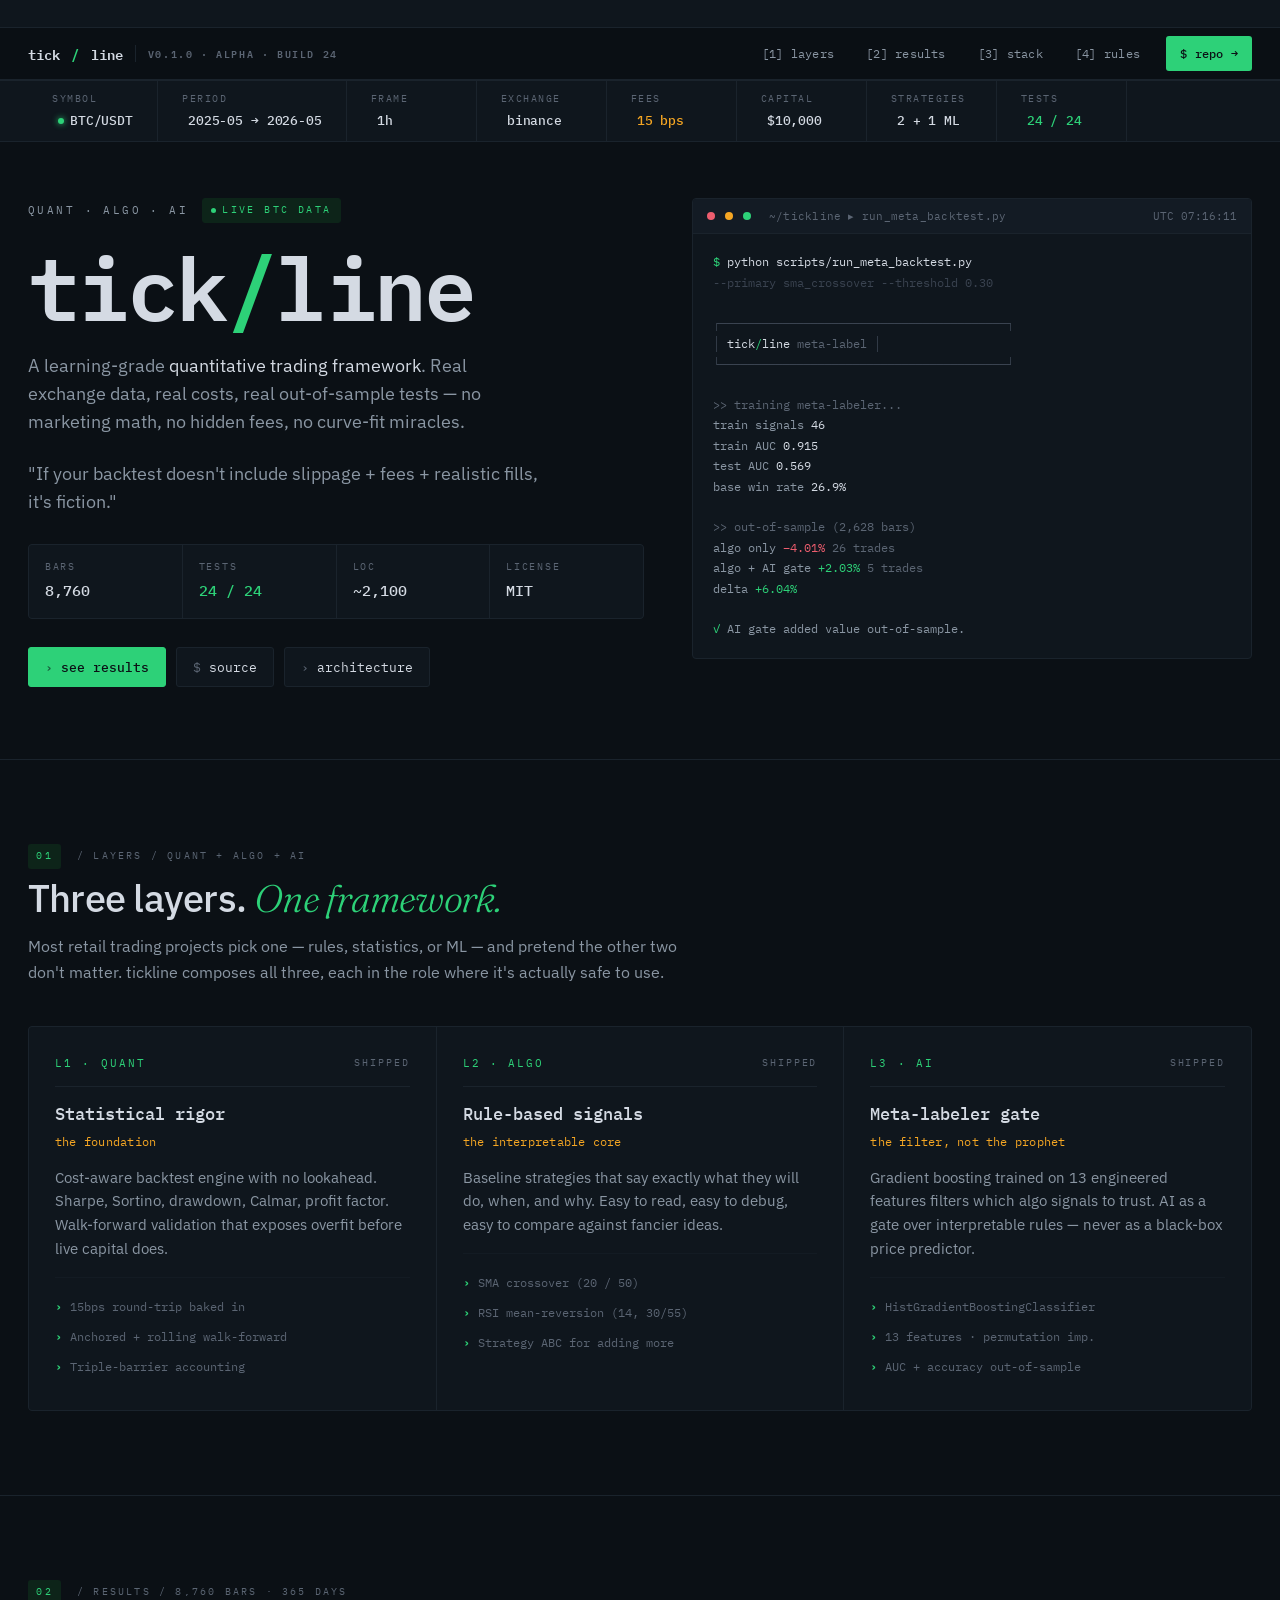
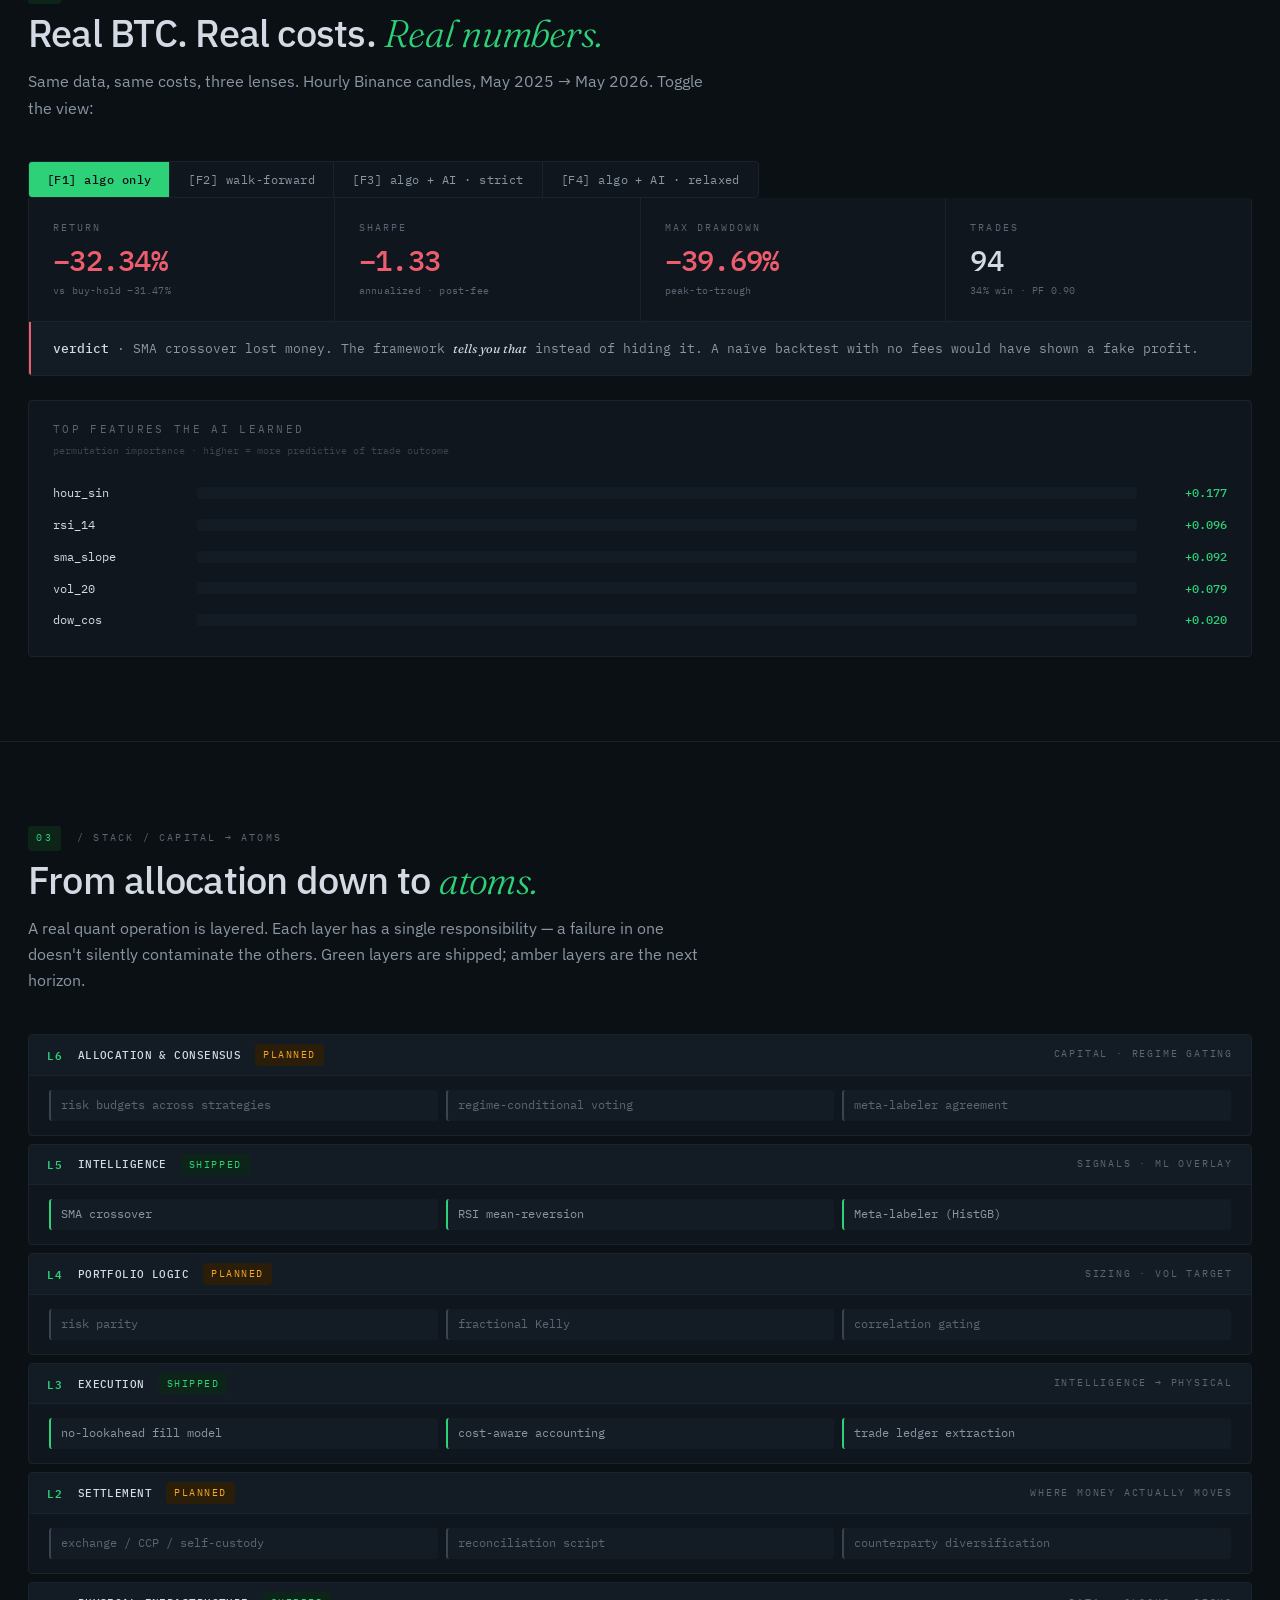
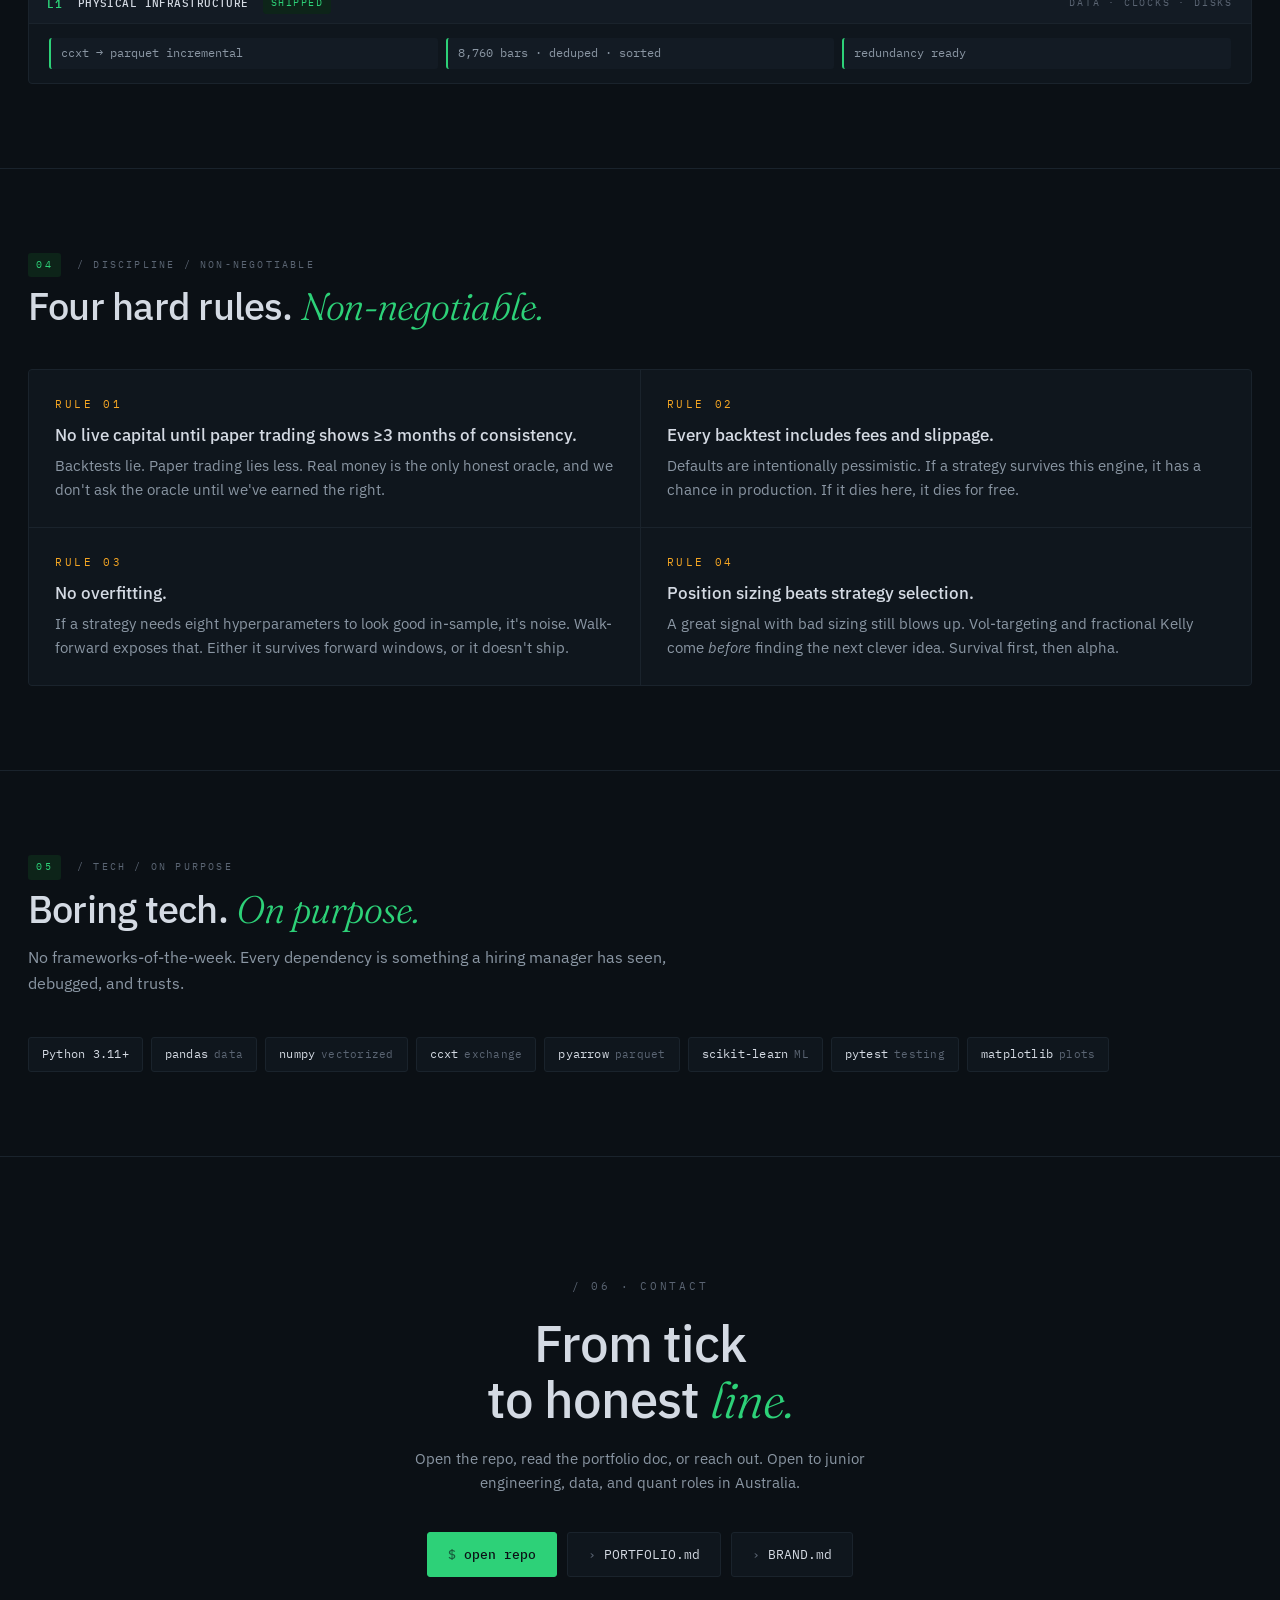
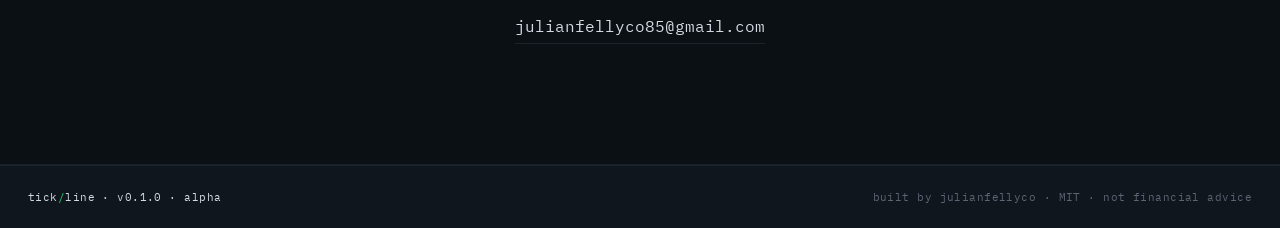
==== site/index.html @ bdec48e1 "feat: initial tickline framework — quant + algo + AI Cost-aware vectorized backtest engine with no-l" ====
<!DOCTYPE html>
<html lang="en">
<head>
<meta charset="UTF-8">
<meta name="viewport" content="width=device-width, initial-scale=1.0">
<title>tick/line — honest curves from real ticks</title>
<meta name="description" content="A learning-grade quantitative trading framework. Quant + algo + AI on real market data. Honest backtests, walk-forward validation, meta-labeler. Built solo by Julian Fellyco.">

<meta property="og:title" content="tick/line — honest curves from real ticks">
<meta property="og:description" content="Quant + algo + AI on real market data. 8,760 bars. 24 tests. MIT.">
<meta property="og:image" content="../assets/social/og-image.svg">
<meta property="og:type" content="website">

<link rel="icon" type="image/svg+xml" href="../assets/favicon.svg">
<link rel="preconnect" href="https://fonts.googleapis.com">
<link rel="preconnect" href="https://fonts.gstatic.com" crossorigin>
<link href="https://fonts.googleapis.com/css2?family=IBM+Plex+Sans:wght@300;400;500;600&family=IBM+Plex+Mono:wght@400;500;600&family=Fraunces:ital,wght@1,300&display=swap" rel="stylesheet">

<style>
  /* ─── BLOOMBERG-TUNED PALETTE ─────────────────────────────── */
  :root {
    /* backgrounds: warm dark, not pure black — easier on long sessions */
    --bg:          #0b1015;
    --bg-panel:    #0f161d;
    --bg-row:      #131b24;
    --bg-row-hi:   #1a242f;

    /* lines: very subtle — terminals use thin separators, not bold borders */
    --line:        #1a232c;
    --line-soft:   #131b23;

    /* text: softer whites prevent eye strain across long reading */
    --ink:         #d4dae3;
    --ink-dim:     #8a96a3;
    --ink-faint:   #5b6573;
    --ink-ghost:   #3a4350;

    /* signal palette: desaturated slightly from neon — Bloomberg-style */
    --signal:      #2dd178;     /* gains, long, ok */
    --signal-bg:   #0d2419;
    --alert:       #ed5d6e;     /* losses, short, error */
    --alert-bg:    #2a0e14;
    --amber:       #f5a623;     /* watch, pending, neutral attention */
    --amber-bg:    #2a1d09;
    --cyan:        #56b4ce;     /* info, links */

    --sans: 'IBM Plex Sans', system-ui, -apple-system, sans-serif;
    --mono: 'IBM Plex Mono', ui-monospace, monospace;
    --serif: 'Fraunces', Georgia, serif;
  }

  * { margin: 0; padding: 0; box-sizing: border-box; }
  html { scroll-behavior: smooth; }
  body {
    background: var(--bg);
    color: var(--ink);
    font-family: var(--sans);
    font-weight: 400;
    font-size: 15px;
    line-height: 1.65;
    -webkit-font-smoothing: antialiased;
    -moz-osx-font-smoothing: grayscale;
    overflow-x: hidden;
    font-feature-settings: 'tnum' 1, 'cv11' 1;   /* tabular numbers */
  }
  ::selection { background: var(--signal); color: var(--bg); }
  a { color: inherit; text-decoration: none; }
  .wrap { max-width: 1280px; margin: 0 auto; padding: 0 28px; }

  /* ─── TOP TICKER STRIP ────────────────────────────────────── */
  .ticker {
    position: fixed; top: 0; left: 0; right: 0; z-index: 102;
    background: var(--bg-panel);
    border-bottom: 1px solid var(--line);
    height: 28px;
    overflow: hidden;
    display: flex;
    align-items: center;
  }
  .ticker-track {
    display: inline-flex;
    align-items: center;
    gap: 36px;
    padding-left: 100%;
    white-space: nowrap;
    animation: tick 80s linear infinite;
  }
  @keyframes tick {
    from { transform: translateX(0); }
    to   { transform: translateX(-100%); }
  }
  .ticker-item {
    font-family: var(--mono);
    font-size: 11px;
    color: var(--ink-dim);
    letter-spacing: 0.02em;
  }
  .ticker-item .sym  { color: var(--ink); }
  .ticker-item .pos  { color: var(--signal); }
  .ticker-item .neg  { color: var(--alert); }
  .ticker-item .lbl  { color: var(--ink-faint); }
  .ticker-item .div  { color: var(--ink-ghost); margin: 0 2px; }

  /* ─── NAV ─────────────────────────────────────────────────── */
  nav {
    position: fixed; top: 28px; left: 0; right: 0; z-index: 100;
    background: rgba(11, 16, 21, 0.92);
    backdrop-filter: blur(16px) saturate(140%);
    -webkit-backdrop-filter: blur(16px) saturate(140%);
    border-bottom: 1px solid var(--line);
    height: 52px;
    display: flex;
    align-items: center;
  }
  nav .row { display: flex; justify-content: space-between; align-items: center; width: 100%; }
  nav .brand {
    font-family: var(--mono);
    font-weight: 600;
    font-size: 14px;
    letter-spacing: -0.01em;
    display: flex;
    align-items: center;
    gap: 12px;
  }
  nav .brand .slash { color: var(--signal); }
  nav .brand .meta {
    font-size: 10px;
    color: var(--ink-faint);
    letter-spacing: 0.16em;
    text-transform: uppercase;
    padding-left: 12px;
    border-left: 1px solid var(--line);
  }
  nav .links { display: flex; gap: 4px; align-items: center; }
  nav .links a {
    font-family: var(--mono);
    font-size: 12px;
    color: var(--ink-dim);
    letter-spacing: 0.02em;
    padding: 8px 14px;
    border-radius: 3px;
    transition: color 0.15s, background 0.15s;
  }
  nav .links a:hover { color: var(--signal); background: var(--bg-row); }
  nav .cta {
    background: var(--signal);
    color: var(--bg) !important;
    padding: 8px 14px;
    margin-left: 8px;
    font-weight: 500;
  }
  nav .cta:hover { background: var(--ink) !important; }
  @media (max-width: 800px) { nav .links a:not(.cta) { display: none; } nav .brand .meta { display: none; } }

  /* page offset for fixed nav+ticker */
  main { padding-top: 80px; }

  /* ─── STATUS BAR (under nav, per-page-section) ────────────── */
  .status-strip {
    background: var(--bg-panel);
    border-bottom: 1px solid var(--line);
    border-top: 1px solid var(--line);
  }
  .status-strip .row {
    display: flex;
    align-items: stretch;
    overflow-x: auto;
  }
  .status-item {
    padding: 10px 24px;
    border-right: 1px solid var(--line);
    font-family: var(--mono);
    font-size: 11px;
    white-space: nowrap;
    display: flex;
    flex-direction: column;
    gap: 3px;
    min-width: 130px;
  }
  .status-item .k {
    color: var(--ink-faint);
    text-transform: uppercase;
    letter-spacing: 0.16em;
    font-size: 9.5px;
  }
  .status-item .v {
    color: var(--ink);
    font-size: 13px;
    font-weight: 500;
    letter-spacing: -0.01em;
  }
  .status-item .v.pos { color: var(--signal); }
  .status-item .v.neg { color: var(--alert); }
  .status-item .v.amber { color: var(--amber); }
  .status-item .v::before {
    content: attr(data-prefix);
    color: var(--ink-faint);
    margin-right: 6px;
  }
  .status-dot {
    width: 6px; height: 6px;
    border-radius: 50%;
    background: var(--signal);
    box-shadow: 0 0 6px var(--signal);
    margin-right: 6px;
    display: inline-block;
    vertical-align: middle;
  }

  /* ─── HERO ────────────────────────────────────────────────── */
  header { padding: 56px 0 72px; border-bottom: 1px solid var(--line); }
  .hero-grid {
    display: grid;
    grid-template-columns: 1.1fr 1fr;
    gap: 48px;
    align-items: start;
  }
  @media (max-width: 960px) { .hero-grid { grid-template-columns: 1fr; gap: 40px; } }

  .eyebrow {
    font-family: var(--mono);
    font-size: 11px;
    text-transform: uppercase;
    letter-spacing: 0.22em;
    color: var(--ink-dim);
    margin-bottom: 24px;
    display: flex;
    align-items: center;
    gap: 14px;
  }
  .eyebrow .live {
    display: inline-flex;
    align-items: center;
    gap: 6px;
    color: var(--signal);
    padding: 3px 8px;
    border: 1px solid var(--signal-bg);
    background: var(--signal-bg);
    border-radius: 3px;
    font-size: 10px;
  }
  .eyebrow .live::before {
    content: '';
    width: 5px; height: 5px;
    background: var(--signal);
    border-radius: 50%;
    animation: blink 1.8s ease-in-out infinite;
  }
  @keyframes blink { 50% { opacity: 0.3; } }

  h1 {
    font-family: var(--mono);
    font-weight: 600;
    font-size: clamp(2.8rem, 8vw, 5.5rem);
    line-height: 0.92;
    letter-spacing: -0.04em;
    color: var(--ink);
  }
  h1 .slash { color: var(--signal); }

  .hero-tag {
    margin-top: 24px;
    font-size: 1.1rem;
    color: var(--ink-dim);
    max-width: 520px;
    line-height: 1.6;
  }
  .hero-tag .accent { color: var(--ink); }
  .hero-tag .quote {
    margin-top: 18px;
    padding-left: 14px;
    border-left: 2px solid var(--amber);
    font-family: var(--serif);
    font-style: italic;
    color: var(--ink);
    font-size: 1rem;
    line-height: 1.4;
  }

  .hero-quickstats {
    margin-top: 28px;
    display: grid;
    grid-template-columns: repeat(4, 1fr);
    gap: 1px;
    background: var(--line);
    border: 1px solid var(--line);
    border-radius: 4px;
    overflow: hidden;
  }
  @media (max-width: 540px) { .hero-quickstats { grid-template-columns: repeat(2, 1fr); } }
  .hero-quickstats .qs {
    background: var(--bg-panel);
    padding: 14px 16px;
    font-family: var(--mono);
  }
  .hero-quickstats .qs .k {
    font-size: 9.5px;
    color: var(--ink-faint);
    text-transform: uppercase;
    letter-spacing: 0.18em;
    margin-bottom: 4px;
  }
  .hero-quickstats .qs .v {
    font-size: 15px;
    color: var(--ink);
    font-weight: 500;
  }
  .hero-quickstats .qs .v.s { color: var(--signal); }

  .hero-actions { margin-top: 28px; display: flex; gap: 10px; flex-wrap: wrap; }
  .btn {
    font-family: var(--mono);
    font-size: 12.5px;
    padding: 9px 16px;
    border: 1px solid var(--line);
    background: var(--bg-panel);
    color: var(--ink);
    border-radius: 3px;
    transition: border-color 0.15s, color 0.15s, background 0.15s;
    display: inline-flex;
    align-items: center;
    gap: 8px;
    cursor: pointer;
  }
  .btn:hover { border-color: var(--signal); color: var(--signal); }
  .btn.primary { background: var(--signal); color: var(--bg); border-color: var(--signal); font-weight: 500; }
  .btn.primary:hover { background: var(--ink); border-color: var(--ink); }
  .btn .pfx { color: var(--ink-faint); }
  .btn.primary .pfx { color: var(--bg); opacity: 0.6; }

  /* hero terminal block — Bloomberg-dense */
  .term {
    background: var(--bg-panel);
    border: 1px solid var(--line);
    border-radius: 4px;
    overflow: hidden;
    font-family: var(--mono);
  }
  .term-head {
    background: var(--bg-row);
    border-bottom: 1px solid var(--line);
    padding: 8px 14px;
    display: flex;
    align-items: center;
    gap: 10px;
    font-size: 11px;
  }
  .term-head .dot { width: 8px; height: 8px; border-radius: 50%; }
  .term-head .dot.r { background: #ed5d6e; }
  .term-head .dot.y { background: #f5a623; }
  .term-head .dot.g { background: #2dd178; }
  .term-head .path {
    margin-left: 8px;
    color: var(--ink-faint);
    letter-spacing: 0.02em;
  }
  .term-head .time {
    margin-left: auto;
    color: var(--ink-faint);
    font-size: 10.5px;
  }
  .term-body {
    padding: 18px 20px;
    font-size: 12px;
    line-height: 1.7;
    color: var(--ink-dim);
  }
  .term-body .ln { display: block; }
  .term-body .prompt { color: var(--signal); }
  .term-body .ink { color: var(--ink); }
  .term-body .dim { color: var(--ink-faint); }
  .term-body .ghost { color: var(--ink-ghost); }
  .term-body .pos { color: var(--signal); }
  .term-body .neg { color: var(--alert); }
  .term-body .amber { color: var(--amber); }
  .term-body .lbl  { color: var(--ink-faint); }
  .term-body .sep { color: var(--ink-ghost); }

  /* ─── SECTION SHELL ───────────────────────────────────────── */
  section { padding: 84px 0; border-bottom: 1px solid var(--line); }
  .sec-head {
    display: flex;
    align-items: center;
    gap: 16px;
    margin-bottom: 6px;
  }
  .sec-num {
    font-family: var(--mono);
    font-size: 10px;
    color: var(--signal);
    letter-spacing: 0.25em;
    text-transform: uppercase;
    padding: 4px 8px;
    background: var(--signal-bg);
    border-radius: 3px;
  }
  .sec-tag {
    font-family: var(--mono);
    font-size: 10px;
    color: var(--ink-faint);
    letter-spacing: 0.22em;
    text-transform: uppercase;
  }
  h2 {
    font-family: var(--sans);
    font-weight: 500;
    font-size: clamp(1.6rem, 3.5vw, 2.4rem);
    line-height: 1.2;
    letter-spacing: -0.02em;
    color: var(--ink);
    margin-bottom: 12px;
  }
  h2 em { font-family: var(--serif); font-style: italic; font-weight: 300; color: var(--signal); }
  .sec-lead {
    color: var(--ink-dim);
    max-width: 680px;
    margin-bottom: 40px;
    font-size: 1rem;
    line-height: 1.65;
  }

  /* ─── LAYERS ──────────────────────────────────────────────── */
  .layers {
    display: grid;
    grid-template-columns: repeat(3, 1fr);
    gap: 1px;
    background: var(--line);
    border: 1px solid var(--line);
    border-radius: 4px;
    overflow: hidden;
  }
  @media (max-width: 880px) { .layers { grid-template-columns: 1fr; } }
  .layer-cell {
    background: var(--bg-panel);
    padding: 28px 26px;
    position: relative;
  }
  .layer-cell .hdr {
    display: flex;
    align-items: center;
    justify-content: space-between;
    padding-bottom: 14px;
    margin-bottom: 14px;
    border-bottom: 1px solid var(--line);
  }
  .layer-cell .hdr .id {
    font-family: var(--mono);
    font-size: 10.5px;
    color: var(--signal);
    letter-spacing: 0.2em;
  }
  .layer-cell .hdr .status {
    font-family: var(--mono);
    font-size: 9.5px;
    color: var(--ink-faint);
    letter-spacing: 0.2em;
    text-transform: uppercase;
  }
  .layer-cell h3 {
    font-family: var(--mono);
    font-size: 1.05rem;
    font-weight: 500;
    color: var(--ink);
    margin-bottom: 4px;
  }
  .layer-cell .role {
    color: var(--amber);
    font-size: 11.5px;
    font-family: var(--mono);
    margin-bottom: 14px;
    letter-spacing: 0.02em;
  }
  .layer-cell p { color: var(--ink-dim); font-size: 0.93rem; line-height: 1.6; margin-bottom: 16px; }
  .layer-cell ul { list-style: none; padding-top: 14px; border-top: 1px solid var(--line-soft); }
  .layer-cell li {
    font-family: var(--mono);
    font-size: 11.5px;
    color: var(--ink-faint);
    padding: 5px 0;
    display: flex;
    align-items: baseline;
    gap: 8px;
  }
  .layer-cell li::before {
    content: '›';
    color: var(--signal);
    font-weight: 600;
  }

  /* ─── TABS + RESULTS ──────────────────────────────────────── */
  .tabs {
    display: flex;
    border: 1px solid var(--line);
    border-radius: 4px;
    overflow: hidden;
    margin-bottom: 0;
    background: var(--bg-panel);
    width: fit-content;
    max-width: 100%;
    overflow-x: auto;
  }
  .tab {
    font-family: var(--mono);
    font-size: 11.5px;
    background: none;
    border: none;
    border-right: 1px solid var(--line);
    color: var(--ink-dim);
    padding: 10px 18px;
    cursor: pointer;
    transition: all 0.15s;
    white-space: nowrap;
    letter-spacing: 0.04em;
  }
  .tab:last-child { border-right: none; }
  .tab.active { background: var(--signal); color: var(--bg); font-weight: 500; }
  .tab:not(.active):hover { color: var(--ink); background: var(--bg-row); }

  .panel {
    background: var(--bg-panel);
    border: 1px solid var(--line);
    border-top: none;
    border-radius: 0 4px 4px 4px;
    padding: 0;
    overflow: hidden;
  }
  .panel-grid {
    display: grid;
    grid-template-columns: repeat(4, 1fr);
    gap: 1px;
    background: var(--line);
    border-bottom: 1px solid var(--line);
  }
  @media (max-width: 720px) { .panel-grid { grid-template-columns: repeat(2, 1fr); } }
  .metric {
    background: var(--bg-panel);
    padding: 22px 24px;
  }
  .metric .k {
    font-family: var(--mono);
    font-size: 9.5px;
    text-transform: uppercase;
    letter-spacing: 0.22em;
    color: var(--ink-faint);
    margin-bottom: 10px;
  }
  .metric .v {
    font-family: var(--mono);
    font-size: clamp(1.4rem, 2.6vw, 1.8rem);
    font-weight: 500;
    line-height: 1;
    letter-spacing: -0.025em;
  }
  .metric .v.pos { color: var(--signal); }
  .metric .v.neg { color: var(--alert); }
  .metric .v.amber { color: var(--amber); }
  .metric .v.neu { color: var(--ink); }
  .metric .sub {
    margin-top: 8px;
    font-family: var(--mono);
    font-size: 10px;
    color: var(--ink-faint);
    letter-spacing: 0.02em;
  }

  .verdict {
    padding: 16px 22px;
    background: var(--bg-row);
    font-family: var(--mono);
    font-size: 12.5px;
    color: var(--ink-dim);
    line-height: 1.7;
    border-left: 2px solid var(--signal);
  }
  .verdict.bad { border-left-color: var(--alert); }
  .verdict.amber { border-left-color: var(--amber); }
  .verdict strong { color: var(--ink); font-weight: 500; }
  .verdict em { color: var(--ink); font-family: var(--serif); }

  /* ─── WALK-FORWARD TABLE ──────────────────────────────────── */
  .wf-table { background: var(--bg-panel); overflow-x: auto; }
  .wf-row {
    display: grid;
    grid-template-columns: 60px 1.5fr 1fr 1fr 1fr 1fr;
    gap: 16px;
    padding: 11px 22px;
    align-items: center;
    border-bottom: 1px solid var(--line);
    font-family: var(--mono);
    font-size: 12px;
  }
  .wf-row:hover:not(.head) { background: var(--bg-row); }
  .wf-row:last-child { border-bottom: none; }
  .wf-row.head {
    background: var(--bg-row);
    font-size: 9.5px;
    color: var(--ink-faint);
    text-transform: uppercase;
    letter-spacing: 0.2em;
  }
  .wf-row .id { color: var(--signal); font-weight: 500; }
  .wf-row .range { color: var(--ink-dim); }
  .wf-row .pos { color: var(--signal); }
  .wf-row .neg { color: var(--alert); }
  .wf-row .v { color: var(--ink); }
  @media (max-width: 760px) {
    .wf-row { grid-template-columns: 50px 1fr 1fr 1fr; font-size: 11px; padding: 10px 14px; }
    .wf-row .col-hide-sm { display: none; }
  }

  /* ─── ARCHITECTURE STACK ──────────────────────────────────── */
  .stack { display: flex; flex-direction: column; gap: 8px; }
  .stack-row {
    border: 1px solid var(--line);
    background: var(--bg-panel);
    border-radius: 4px;
    overflow: hidden;
    transition: border-color 0.2s;
  }
  .stack-row:hover { border-color: var(--ink-ghost); }
  .stack-row .head {
    background: var(--bg-row);
    padding: 9px 18px;
    border-bottom: 1px solid var(--line);
    display: flex;
    align-items: center;
    gap: 14px;
    font-family: var(--mono);
    font-size: 11px;
  }
  .stack-row .head .id { color: var(--signal); font-weight: 600; letter-spacing: 0.12em; }
  .stack-row .head .name { color: var(--ink); font-weight: 500; letter-spacing: 0.04em; text-transform: uppercase; }
  .stack-row .head .role { color: var(--ink-faint); margin-left: auto; font-size: 10px; letter-spacing: 0.18em; text-transform: uppercase; }
  .stack-row .head .stat {
    font-size: 9.5px;
    color: var(--signal);
    padding: 2px 7px;
    border: 1px solid var(--signal-bg);
    background: var(--signal-bg);
    border-radius: 3px;
    letter-spacing: 0.16em;
    text-transform: uppercase;
  }
  .stack-row .head .stat.todo {
    color: var(--amber);
    border-color: var(--amber-bg);
    background: var(--amber-bg);
  }
  .stack-row .body {
    padding: 14px 20px;
    display: grid;
    grid-template-columns: repeat(3, 1fr);
    gap: 8px;
  }
  @media (max-width: 720px) { .stack-row .body { grid-template-columns: 1fr; } }
  .stack-row .item {
    font-family: var(--mono);
    font-size: 11.5px;
    color: var(--ink-dim);
    padding: 6px 10px;
    background: var(--bg-row);
    border-radius: 3px;
    border-left: 2px solid var(--signal);
  }
  .stack-row.muted .item { border-left-color: var(--ink-ghost); color: var(--ink-faint); }

  /* ─── FEATURES BARS ───────────────────────────────────────── */
  .feat-grid {
    background: var(--bg-panel);
    border: 1px solid var(--line);
    border-radius: 4px;
    padding: 20px 24px;
    margin-top: 24px;
  }
  .feat-grid .title {
    font-family: var(--mono);
    font-size: 10.5px;
    color: var(--ink-faint);
    letter-spacing: 0.22em;
    text-transform: uppercase;
    margin-bottom: 4px;
  }
  .feat-grid .sub {
    font-family: var(--mono);
    font-size: 10px;
    color: var(--ink-ghost);
    margin-bottom: 18px;
  }
  .feat { display: grid; grid-template-columns: 130px 1fr 76px; gap: 14px; align-items: center; padding: 6px 0; font-family: var(--mono); font-size: 12px; }
  .feat .name { color: var(--ink); }
  .feat .bar { height: 12px; background: var(--bg-row); border-radius: 2px; overflow: hidden; position: relative; }
  .feat .bar-fill {
    height: 100%;
    background: var(--signal);
    width: 0;
    transition: width 1s cubic-bezier(0.16, 1, 0.3, 1);
  }
  .feat.in .bar-fill { width: var(--w); }
  .feat .val { color: var(--signal); text-align: right; font-weight: 500; }

  /* ─── RULES ───────────────────────────────────────────────── */
  .rules {
    display: grid;
    grid-template-columns: repeat(2, 1fr);
    gap: 1px;
    background: var(--line);
    border: 1px solid var(--line);
    border-radius: 4px;
    overflow: hidden;
  }
  @media (max-width: 720px) { .rules { grid-template-columns: 1fr; } }
  .rule-cell { background: var(--bg-panel); padding: 26px 26px; }
  .rule-cell .nm {
    font-family: var(--mono);
    font-size: 10.5px;
    color: var(--amber);
    letter-spacing: 0.25em;
    margin-bottom: 10px;
  }
  .rule-cell h4 {
    font-family: var(--sans);
    font-weight: 500;
    font-size: 1.05rem;
    line-height: 1.35;
    color: var(--ink);
    margin-bottom: 8px;
  }
  .rule-cell p { color: var(--ink-dim); font-size: 0.92rem; line-height: 1.6; }

  /* ─── CHIPS ───────────────────────────────────────────────── */
  .chips { display: flex; flex-wrap: wrap; gap: 8px; }
  .chip {
    font-family: var(--mono);
    font-size: 11.5px;
    color: var(--ink);
    border: 1px solid var(--line);
    background: var(--bg-panel);
    padding: 7px 13px;
    border-radius: 3px;
    transition: border-color 0.15s, color 0.15s;
    letter-spacing: 0.02em;
  }
  .chip:hover { border-color: var(--signal); color: var(--signal); }
  .chip .r { color: var(--ink-faint); margin-left: 6px; font-size: 10.5px; }

  /* ─── CTA ─────────────────────────────────────────────────── */
  .cta-section { text-align: center; padding: 120px 0; }
  .cta-section .lead {
    font-family: var(--mono);
    font-size: 11px;
    color: var(--ink-faint);
    letter-spacing: 0.25em;
    text-transform: uppercase;
    margin-bottom: 20px;
  }
  .cta-section h2 {
    font-size: clamp(2rem, 5vw, 3.2rem);
    line-height: 1.1;
    margin-bottom: 18px;
    color: var(--ink);
  }
  .cta-section h2 em { color: var(--signal); }
  .cta-section .blurb { color: var(--ink-dim); max-width: 480px; margin: 0 auto 36px; }
  .cta-row { display: flex; gap: 10px; justify-content: center; flex-wrap: wrap; margin-bottom: 36px; }
  .cta-row .btn { padding: 11px 20px; font-size: 12.5px; }
  .mail {
    font-family: var(--mono);
    font-size: 1rem;
    color: var(--ink);
    border-bottom: 1px solid var(--line);
    padding-bottom: 4px;
    transition: border-color 0.2s, color 0.2s;
    display: inline-block;
  }
  .mail:hover { border-color: var(--signal); color: var(--signal); }

  /* ─── FOOTER ──────────────────────────────────────────────── */
  footer { padding: 22px 0; background: var(--bg-panel); border-top: 1px solid var(--line); }
  footer .row {
    display: flex;
    justify-content: space-between;
    align-items: center;
    flex-wrap: wrap;
    gap: 14px;
    font-family: var(--mono);
    font-size: 11px;
    color: var(--ink-faint);
    letter-spacing: 0.04em;
  }
  footer .brand { color: var(--ink); }
  footer .brand .slash { color: var(--signal); }

  /* ─── reveal (very subtle) ────────────────────────────────── */
  .reveal { opacity: 0; transform: translateY(14px); transition: opacity 0.6s ease, transform 0.6s ease; }
  .reveal.in { opacity: 1; transform: translateY(0); }
</style>
</head>
<body>

<!-- ═══ TICKER STRIP ═══════════════════════════════════════════ -->
<div class="ticker">
  <div class="ticker-track">
    <span class="ticker-item"><span class="lbl">TICKLINE</span> <span class="sym">v0.1.0</span> <span class="div">·</span> <span class="lbl">STATUS</span> <span class="pos">ALPHA</span></span>
    <span class="ticker-item"><span class="lbl">BTC/USDT</span> <span class="sym">1h</span> <span class="div">·</span> <span class="sym">8,760 bars</span> <span class="div">·</span> <span class="lbl">CACHED</span></span>
    <span class="ticker-item"><span class="lbl">TESTS</span> <span class="pos">24 / 24</span> <span class="div">·</span> <span class="lbl">COVERAGE</span> <span class="sym">core+intelligence</span></span>
    <span class="ticker-item"><span class="lbl">BACKTEST</span> <span class="sym">in-sample</span> <span class="div">·</span> <span class="lbl">RET</span> <span class="neg">−32.34%</span> <span class="div">·</span> <span class="lbl">SHARPE</span> <span class="neg">−1.33</span></span>
    <span class="ticker-item"><span class="lbl">WALK-FWD</span> <span class="sym">6 windows</span> <span class="div">·</span> <span class="lbl">SHARPE</span> <span class="neg">−1.31</span> <span class="div">·</span> <span class="lbl">CONSISTENCY</span> <span class="sym">33%</span></span>
    <span class="ticker-item"><span class="lbl">ALGO+AI</span> <span class="sym">th=0.30</span> <span class="div">·</span> <span class="lbl">RET</span> <span class="pos">+2.03%</span> <span class="div">·</span> <span class="lbl">PF</span> <span class="pos">2.08</span></span>
    <span class="ticker-item"><span class="lbl">FEATURES</span> <span class="sym">13</span> <span class="div">·</span> <span class="lbl">TOP</span> <span class="sym">hour_sin · rsi_14 · sma_slope</span></span>
    <span class="ticker-item"><span class="lbl">MODEL</span> <span class="sym">HistGradientBoosting</span> <span class="div">·</span> <span class="lbl">AUC</span> <span class="sym">0.569 (test)</span></span>
    <span class="ticker-item"><span class="lbl">LICENSE</span> <span class="sym">MIT</span> <span class="div">·</span> <span class="lbl">NOT</span> <span class="amber">FINANCIAL ADVICE</span></span>
  </div>
</div>

<!-- ═══ NAV ════════════════════════════════════════════════════ -->
<nav>
  <div class="wrap row">
    <a href="#top" class="brand">
      tick<span class="slash">/</span>line
      <span class="meta">v0.1.0 · alpha · build 24</span>
    </a>
    <div class="links">
      <a href="#layers">[1] layers</a>
      <a href="#results">[2] results</a>
      <a href="#architecture">[3] stack</a>
      <a href="#rules">[4] rules</a>
      <a href="https://github.com/julianfellyco/tickline" class="cta">$ repo →</a>
    </div>
  </div>
</nav>

<main>

<a id="top"></a>

<!-- ═══ STATUS STRIP ═══════════════════════════════════════════ -->
<div class="status-strip">
  <div class="wrap row">
    <div class="status-item">
      <span class="k">SYMBOL</span>
      <span class="v"><span class="status-dot"></span>BTC/USDT</span>
    </div>
    <div class="status-item">
      <span class="k">PERIOD</span>
      <span class="v">2025-05 → 2026-05</span>
    </div>
    <div class="status-item">
      <span class="k">FRAME</span>
      <span class="v">1h</span>
    </div>
    <div class="status-item">
      <span class="k">EXCHANGE</span>
      <span class="v">binance</span>
    </div>
    <div class="status-item">
      <span class="k">FEES</span>
      <span class="v amber">15 bps</span>
    </div>
    <div class="status-item">
      <span class="k">CAPITAL</span>
      <span class="v">$10,000</span>
    </div>
    <div class="status-item">
      <span class="k">STRATEGIES</span>
      <span class="v">2 + 1 ML</span>
    </div>
    <div class="status-item">
      <span class="k">TESTS</span>
      <span class="v pos">24 / 24</span>
    </div>
  </div>
</div>

<!-- ═══ HERO ═══════════════════════════════════════════════════ -->
<header>
  <div class="wrap hero-grid">
    <div>
      <div class="eyebrow">
        <span>quant · algo · ai</span>
        <span class="live">LIVE BTC DATA</span>
      </div>

      <h1>tick<span class="slash">/</span>line</h1>

      <p class="hero-tag">
        A learning-grade <span class="accent">quantitative trading framework</span>.
        Real exchange data, real costs, real out-of-sample tests —
        no marketing math, no hidden fees, no curve-fit miracles.
      </p>
      <p class="hero-tag quote">
        "If your backtest doesn't include slippage + fees + realistic
        fills, it's fiction."
      </p>

      <div class="hero-quickstats">
        <div class="qs"><div class="k">bars</div><div class="v">8,760</div></div>
        <div class="qs"><div class="k">tests</div><div class="v s">24 / 24</div></div>
        <div class="qs"><div class="k">LoC</div><div class="v">~2,100</div></div>
        <div class="qs"><div class="k">license</div><div class="v">MIT</div></div>
      </div>

      <div class="hero-actions">
        <a href="#results" class="btn primary"><span class="pfx">›</span> see results</a>
        <a href="https://github.com/julianfellyco/tickline" class="btn"><span class="pfx">$</span> source</a>
        <a href="#architecture" class="btn"><span class="pfx">›</span> architecture</a>
      </div>
    </div>

    <!-- terminal block -->
    <div class="term reveal">
      <div class="term-head">
        <span class="dot r"></span><span class="dot y"></span><span class="dot g"></span>
        <span class="path">~/tickline ▸ run_meta_backtest.py</span>
        <span class="time">UTC 22:41:08</span>
      </div>
      <div class="term-body">
        <span class="ln"><span class="prompt">$</span> <span class="ink">python scripts/run_meta_backtest.py</span></span>
        <span class="ln"><span class="ghost">     --primary sma_crossover --threshold 0.30</span></span>
        <span class="ln">&nbsp;</span>
        <span class="ln"><span class="ghost">┌─────────────────────────────────────────┐</span></span>
        <span class="ln"><span class="ghost">│</span>  <span class="ink">tick<span style="color:var(--signal)">/</span>line</span> <span class="lbl">meta-label</span>                  <span class="ghost">│</span></span>
        <span class="ln"><span class="ghost">└─────────────────────────────────────────┘</span></span>
        <span class="ln">&nbsp;</span>
        <span class="ln"><span class="lbl">>> training meta-labeler...</span></span>
        <span class="ln">   train signals    <span class="ink">46</span></span>
        <span class="ln">   train AUC        <span class="ink">0.915</span></span>
        <span class="ln">   test AUC         <span class="ink">0.569</span></span>
        <span class="ln">   base win rate    <span class="ink">26.9%</span></span>
        <span class="ln">&nbsp;</span>
        <span class="ln"><span class="lbl">>> out-of-sample (2,628 bars)</span></span>
        <span class="ln">   algo only        <span class="neg">−4.01%</span>  <span class="dim">26 trades</span></span>
        <span class="ln">   algo + AI gate   <span class="pos">+2.03%</span>  <span class="dim"> 5 trades</span></span>
        <span class="ln">   delta            <span class="pos">+6.04%</span></span>
        <span class="ln">&nbsp;</span>
        <span class="ln"><span class="pos">✓</span> AI gate added value out-of-sample.</span>
      </div>
    </div>
  </div>
</header>

<!-- ═══ LAYERS ═════════════════════════════════════════════════ -->
<section id="layers">
  <div class="wrap">
    <div class="sec-head reveal">
      <span class="sec-num">01</span>
      <span class="sec-tag">/ layers / quant + algo + ai</span>
    </div>
    <h2 class="reveal">Three layers. <em>One framework.</em></h2>
    <p class="sec-lead reveal">Most retail trading projects pick one — rules, statistics, or ML — and pretend the other two don't matter. tickline composes all three, each in the role where it's actually safe to use.</p>

    <div class="layers">
      <div class="layer-cell reveal">
        <div class="hdr">
          <span class="id">L1 · QUANT</span>
          <span class="status">SHIPPED</span>
        </div>
        <h3>Statistical rigor</h3>
        <div class="role">the foundation</div>
        <p>Cost-aware backtest engine with no lookahead. Sharpe, Sortino, drawdown, Calmar, profit factor. Walk-forward validation that exposes overfit before live capital does.</p>
        <ul>
          <li>15bps round-trip baked in</li>
          <li>Anchored + rolling walk-forward</li>
          <li>Triple-barrier accounting</li>
        </ul>
      </div>
      <div class="layer-cell reveal">
        <div class="hdr">
          <span class="id">L2 · ALGO</span>
          <span class="status">SHIPPED</span>
        </div>
        <h3>Rule-based signals</h3>
        <div class="role">the interpretable core</div>
        <p>Baseline strategies that say exactly what they will do, when, and why. Easy to read, easy to debug, easy to compare against fancier ideas.</p>
        <ul>
          <li>SMA crossover (20 / 50)</li>
          <li>RSI mean-reversion (14, 30/55)</li>
          <li>Strategy ABC for adding more</li>
        </ul>
      </div>
      <div class="layer-cell reveal">
        <div class="hdr">
          <span class="id">L3 · AI</span>
          <span class="status">SHIPPED</span>
        </div>
        <h3>Meta-labeler gate</h3>
        <div class="role">the filter, not the prophet</div>
        <p>Gradient boosting trained on 13 engineered features filters which algo signals to trust. AI as a gate over interpretable rules — never as a black-box price predictor.</p>
        <ul>
          <li>HistGradientBoostingClassifier</li>
          <li>13 features · permutation imp.</li>
          <li>AUC + accuracy out-of-sample</li>
        </ul>
      </div>
    </div>
  </div>
</section>

<!-- ═══ RESULTS ════════════════════════════════════════════════ -->
<section id="results">
  <div class="wrap">
    <div class="sec-head reveal">
      <span class="sec-num">02</span>
      <span class="sec-tag">/ results / 8,760 bars · 365 days</span>
    </div>
    <h2 class="reveal">Real BTC. Real costs. <em>Real numbers.</em></h2>
    <p class="sec-lead reveal">Same data, same costs, three lenses. Hourly Binance candles, May 2025 → May 2026. Toggle the view:</p>

    <div class="reveal">
      <div class="tabs">
        <button class="tab active" data-view="algo">[F1] algo only</button>
        <button class="tab" data-view="wf">[F2] walk-forward</button>
        <button class="tab" data-view="ai-strict">[F3] algo + AI · strict</button>
        <button class="tab" data-view="ai-relaxed">[F4] algo + AI · relaxed</button>
      </div>

      <div class="panel">
        <!-- ALGO ONLY -->
        <div data-pane="algo">
          <div class="panel-grid">
            <div class="metric"><div class="k">return</div><div class="v neg">−32.34%</div><div class="sub">vs buy-hold −31.47%</div></div>
            <div class="metric"><div class="k">sharpe</div><div class="v neg">−1.33</div><div class="sub">annualized · post-fee</div></div>
            <div class="metric"><div class="k">max drawdown</div><div class="v neg">−39.69%</div><div class="sub">peak-to-trough</div></div>
            <div class="metric"><div class="k">trades</div><div class="v neu">94</div><div class="sub">34% win · PF 0.90</div></div>
          </div>
          <div class="verdict bad">
            <strong>verdict</strong> · SMA crossover lost money. The framework <em>tells you that</em> instead of hiding it. A naïve backtest with no fees would have shown a fake profit.
          </div>
        </div>

        <!-- WALK-FORWARD -->
        <div data-pane="wf" style="display:none">
          <div class="wf-table">
            <div class="wf-row head">
              <div>WINDOW</div><div>TEST RANGE</div><div>RETURN</div><div>SHARPE</div>
              <div class="col-hide-sm">MAX DD</div><div class="col-hide-sm">TRADES</div>
            </div>
            <div class="wf-row"><div class="id">w0</div><div class="range">2025-08-14 → 2025-09-24</div><div class="neg">−9.81%</div><div class="neg">−4.75</div><div class="col-hide-sm v">−10.9%</div><div class="col-hide-sm v">10</div></div>
            <div class="wf-row"><div class="id">w1</div><div class="range">2025-09-24 → 2025-11-05</div><div class="pos">+5.93%</div><div class="pos">+2.34</div><div class="col-hide-sm v">−10.0%</div><div class="col-hide-sm v">7</div></div>
            <div class="wf-row"><div class="id">w2</div><div class="range">2025-11-05 → 2025-12-17</div><div class="neg">−12.46%</div><div class="neg">−4.17</div><div class="col-hide-sm v">−14.0%</div><div class="col-hide-sm v">9</div></div>
            <div class="wf-row"><div class="id">w3</div><div class="range">2025-12-17 → 2026-01-27</div><div class="pos">+1.54%</div><div class="pos">+0.67</div><div class="col-hide-sm v">−5.9%</div><div class="col-hide-sm v">11</div></div>
            <div class="wf-row"><div class="id">w4</div><div class="range">2026-01-27 → 2026-03-10</div><div class="neg">−0.92%</div><div class="neg">−0.05</div><div class="col-hide-sm v">−8.2%</div><div class="col-hide-sm v">7</div></div>
            <div class="wf-row"><div class="id">w5</div><div class="range">2026-03-10 → 2026-04-21</div><div class="neg">−7.15%</div><div class="neg">−1.92</div><div class="col-hide-sm v">−13.5%</div><div class="col-hide-sm v">11</div></div>
          </div>
          <div class="verdict">
            <strong>in-sample sharpe −1.33 · walk-forward sharpe −1.31</strong> · gap of −0.01 means the strategy is <em>not overfit</em> — it's honestly bad. 33% of windows positive. The framework's verdict matches reality.
          </div>
        </div>

        <!-- AI STRICT -->
        <div data-pane="ai-strict" style="display:none">
          <div class="panel-grid">
            <div class="metric"><div class="k">return</div><div class="v amber">+0.00%</div><div class="sub">vs algo only −4.01%</div></div>
            <div class="metric"><div class="k">sharpe</div><div class="v amber">+0.00</div><div class="sub">cash position</div></div>
            <div class="metric"><div class="k">trades</div><div class="v neu">0 / 26</div><div class="sub">100% filtered</div></div>
            <div class="metric"><div class="k">delta vs algo</div><div class="v pos">+4.01%</div><div class="sub">value of sitting out</div></div>
          </div>
          <div class="verdict amber">
            <strong>threshold 0.50</strong> · the gate was so strict it shut trading off entirely. In a hostile regime, doing nothing <em>is</em> alpha. The AI recognized that and refused to participate.
          </div>
        </div>

        <!-- AI RELAXED -->
        <div data-pane="ai-relaxed" style="display:none">
          <div class="panel-grid">
            <div class="metric"><div class="k">return</div><div class="v pos">+2.03%</div><div class="sub">vs algo only −4.01%</div></div>
            <div class="metric"><div class="k">sharpe</div><div class="v pos">+0.52</div><div class="sub">+0.80 vs baseline</div></div>
            <div class="metric"><div class="k">trades</div><div class="v neu">5 / 26</div><div class="sub">81% filtered, kept the best</div></div>
            <div class="metric"><div class="k">profit factor</div><div class="v pos">2.08</div><div class="sub">vs 1.25 baseline</div></div>
          </div>
          <div class="verdict">
            <strong>threshold 0.30 · headline result</strong> · a losing algo (−4.01%) became a winning system (+2.03%) when the AI gate kept only the 5 signals it deemed best. Drawdown halved. Profit factor up 66%. <em>This is quant + algo + AI done responsibly.</em>
          </div>
        </div>
      </div>
    </div>

    <!-- feature importance -->
    <div class="feat-grid reveal">
      <div class="title">Top features the AI learned</div>
      <div class="sub">permutation importance · higher = more predictive of trade outcome</div>
      <div class="feat" style="--w:100%"><span class="name">hour_sin</span><div class="bar"><div class="bar-fill"></div></div><span class="val">+0.177</span></div>
      <div class="feat" style="--w:54%"><span class="name">rsi_14</span><div class="bar"><div class="bar-fill"></div></div><span class="val">+0.096</span></div>
      <div class="feat" style="--w:52%"><span class="name">sma_slope</span><div class="bar"><div class="bar-fill"></div></div><span class="val">+0.092</span></div>
      <div class="feat" style="--w:45%"><span class="name">vol_20</span><div class="bar"><div class="bar-fill"></div></div><span class="val">+0.079</span></div>
      <div class="feat" style="--w:11%"><span class="name">dow_cos</span><div class="bar"><div class="bar-fill"></div></div><span class="val">+0.020</span></div>
    </div>
  </div>
</section>

<!-- ═══ ARCHITECTURE ═══════════════════════════════════════════ -->
<section id="architecture">
  <div class="wrap">
    <div class="sec-head reveal">
      <span class="sec-num">03</span>
      <span class="sec-tag">/ stack / capital → atoms</span>
    </div>
    <h2 class="reveal">From allocation down to <em>atoms.</em></h2>
    <p class="sec-lead reveal">A real quant operation is layered. Each layer has a single responsibility — a failure in one doesn't silently contaminate the others. Green layers are shipped; amber layers are the next horizon.</p>

    <div class="stack">
      <div class="stack-row muted reveal">
        <div class="head"><span class="id">L6</span><span class="name">Allocation & Consensus</span><span class="stat todo">PLANNED</span><span class="role">capital · regime gating</span></div>
        <div class="body">
          <div class="item">risk budgets across strategies</div>
          <div class="item">regime-conditional voting</div>
          <div class="item">meta-labeler agreement</div>
        </div>
      </div>
      <div class="stack-row reveal">
        <div class="head"><span class="id">L5</span><span class="name">Intelligence</span><span class="stat">SHIPPED</span><span class="role">signals · ML overlay</span></div>
        <div class="body">
          <div class="item">SMA crossover</div>
          <div class="item">RSI mean-reversion</div>
          <div class="item">Meta-labeler (HistGB)</div>
        </div>
      </div>
      <div class="stack-row muted reveal">
        <div class="head"><span class="id">L4</span><span class="name">Portfolio Logic</span><span class="stat todo">PLANNED</span><span class="role">sizing · vol target</span></div>
        <div class="body">
          <div class="item">risk parity</div>
          <div class="item">fractional Kelly</div>
          <div class="item">correlation gating</div>
        </div>
      </div>
      <div class="stack-row reveal">
        <div class="head"><span class="id">L3</span><span class="name">Execution</span><span class="stat">SHIPPED</span><span class="role">intelligence → physical</span></div>
        <div class="body">
          <div class="item">no-lookahead fill model</div>
          <div class="item">cost-aware accounting</div>
          <div class="item">trade ledger extraction</div>
        </div>
      </div>
      <div class="stack-row muted reveal">
        <div class="head"><span class="id">L2</span><span class="name">Settlement</span><span class="stat todo">PLANNED</span><span class="role">where money actually moves</span></div>
        <div class="body">
          <div class="item">exchange / CCP / self-custody</div>
          <div class="item">reconciliation script</div>
          <div class="item">counterparty diversification</div>
        </div>
      </div>
      <div class="stack-row reveal">
        <div class="head"><span class="id">L1</span><span class="name">Physical Infrastructure</span><span class="stat">SHIPPED</span><span class="role">data · clocks · disks</span></div>
        <div class="body">
          <div class="item">ccxt → parquet incremental</div>
          <div class="item">8,760 bars · deduped · sorted</div>
          <div class="item">redundancy ready</div>
        </div>
      </div>
    </div>
  </div>
</section>

<!-- ═══ RULES ══════════════════════════════════════════════════ -->
<section id="rules">
  <div class="wrap">
    <div class="sec-head reveal">
      <span class="sec-num">04</span>
      <span class="sec-tag">/ discipline / non-negotiable</span>
    </div>
    <h2 class="reveal">Four hard rules. <em>Non-negotiable.</em></h2>

    <div class="rules" style="margin-top: 40px;">
      <div class="rule-cell reveal">
        <div class="nm">RULE 01</div>
        <h4>No live capital until paper trading shows ≥3 months of consistency.</h4>
        <p>Backtests lie. Paper trading lies less. Real money is the only honest oracle, and we don't ask the oracle until we've earned the right.</p>
      </div>
      <div class="rule-cell reveal">
        <div class="nm">RULE 02</div>
        <h4>Every backtest includes fees and slippage.</h4>
        <p>Defaults are intentionally pessimistic. If a strategy survives this engine, it has a chance in production. If it dies here, it dies for free.</p>
      </div>
      <div class="rule-cell reveal">
        <div class="nm">RULE 03</div>
        <h4>No overfitting.</h4>
        <p>If a strategy needs eight hyperparameters to look good in-sample, it's noise. Walk-forward exposes that. Either it survives forward windows, or it doesn't ship.</p>
      </div>
      <div class="rule-cell reveal">
        <div class="nm">RULE 04</div>
        <h4>Position sizing beats strategy selection.</h4>
        <p>A great signal with bad sizing still blows up. Vol-targeting and fractional Kelly come <em>before</em> finding the next clever idea. Survival first, then alpha.</p>
      </div>
    </div>
  </div>
</section>

<!-- ═══ STACK ══════════════════════════════════════════════════ -->
<section id="techstack">
  <div class="wrap">
    <div class="sec-head reveal">
      <span class="sec-num">05</span>
      <span class="sec-tag">/ tech / on purpose</span>
    </div>
    <h2 class="reveal">Boring tech. <em>On purpose.</em></h2>
    <p class="sec-lead reveal">No frameworks-of-the-week. Every dependency is something a hiring manager has seen, debugged, and trusts.</p>

    <div class="chips reveal">
      <span class="chip">Python 3.11+</span>
      <span class="chip">pandas<span class="r">data</span></span>
      <span class="chip">numpy<span class="r">vectorized</span></span>
      <span class="chip">ccxt<span class="r">exchange</span></span>
      <span class="chip">pyarrow<span class="r">parquet</span></span>
      <span class="chip">scikit-learn<span class="r">ML</span></span>
      <span class="chip">pytest<span class="r">testing</span></span>
      <span class="chip">matplotlib<span class="r">plots</span></span>
    </div>
  </div>
</section>

<!-- ═══ CTA ════════════════════════════════════════════════════ -->
<section class="cta-section">
  <div class="wrap reveal">
    <div class="lead">/ 06 · contact</div>
    <h2>From tick<br>to honest <em>line.</em></h2>
    <p class="blurb">Open the repo, read the portfolio doc, or reach out. Open to junior engineering, data, and quant roles in Australia.</p>
    <div class="cta-row">
      <a href="https://github.com/julianfellyco/tickline" class="btn primary"><span class="pfx">$</span> open repo</a>
      <a href="https://github.com/julianfellyco/tickline/blob/main/PORTFOLIO.md" class="btn"><span class="pfx">›</span> PORTFOLIO.md</a>
      <a href="https://github.com/julianfellyco/tickline/blob/main/BRAND.md" class="btn"><span class="pfx">›</span> BRAND.md</a>
    </div>
    <a href="mailto:julianfellyco85@gmail.com" class="mail">julianfellyco85@gmail.com</a>
  </div>
</section>

</main>

<!-- ═══ FOOTER ═════════════════════════════════════════════════ -->
<footer>
  <div class="wrap row">
    <div class="brand">tick<span class="slash">/</span>line · v0.1.0 · alpha</div>
    <p>built by julianfellyco · MIT · not financial advice</p>
  </div>
</footer>

<script>
  // very subtle scroll reveal
  const obs = new IntersectionObserver((entries) => {
    entries.forEach(e => { if (e.isIntersecting) { e.target.classList.add('in'); obs.unobserve(e.target); } });
  }, { threshold: 0.1 });
  document.querySelectorAll('.reveal').forEach(el => obs.observe(el));

  // results tabs
  const tabs = document.querySelectorAll('.tab');
  const panes = document.querySelectorAll('[data-pane]');
  tabs.forEach(tab => {
    tab.addEventListener('click', () => {
      const view = tab.dataset.view;
      tabs.forEach(t => t.classList.toggle('active', t === tab));
      panes.forEach(p => p.style.display = (p.dataset.pane === view ? '' : 'none'));
    });
  });

  // F-key shortcuts
  document.addEventListener('keydown', (e) => {
    const map = { F1: 'algo', F2: 'wf', F3: 'ai-strict', F4: 'ai-relaxed' };
    if (map[e.key]) {
      e.preventDefault();
      const tab = document.querySelector(`.tab[data-view="${map[e.key]}"]`);
      if (tab) { tab.click(); tab.scrollIntoView({ behavior: 'smooth', block: 'center' }); }
    }
  });

  // live UTC clock in terminal header
  function tick() {
    const el = document.querySelector('.term-head .time');
    if (!el) return;
    const d = new Date();
    const h = String(d.getUTCHours()).padStart(2, '0');
    const m = String(d.getUTCMinutes()).padStart(2, '0');
    const s = String(d.getUTCSeconds()).padStart(2, '0');
    el.textContent = `UTC ${h}:${m}:${s}`;
  }
  tick(); setInterval(tick, 1000);
</script>

</body>
</html>
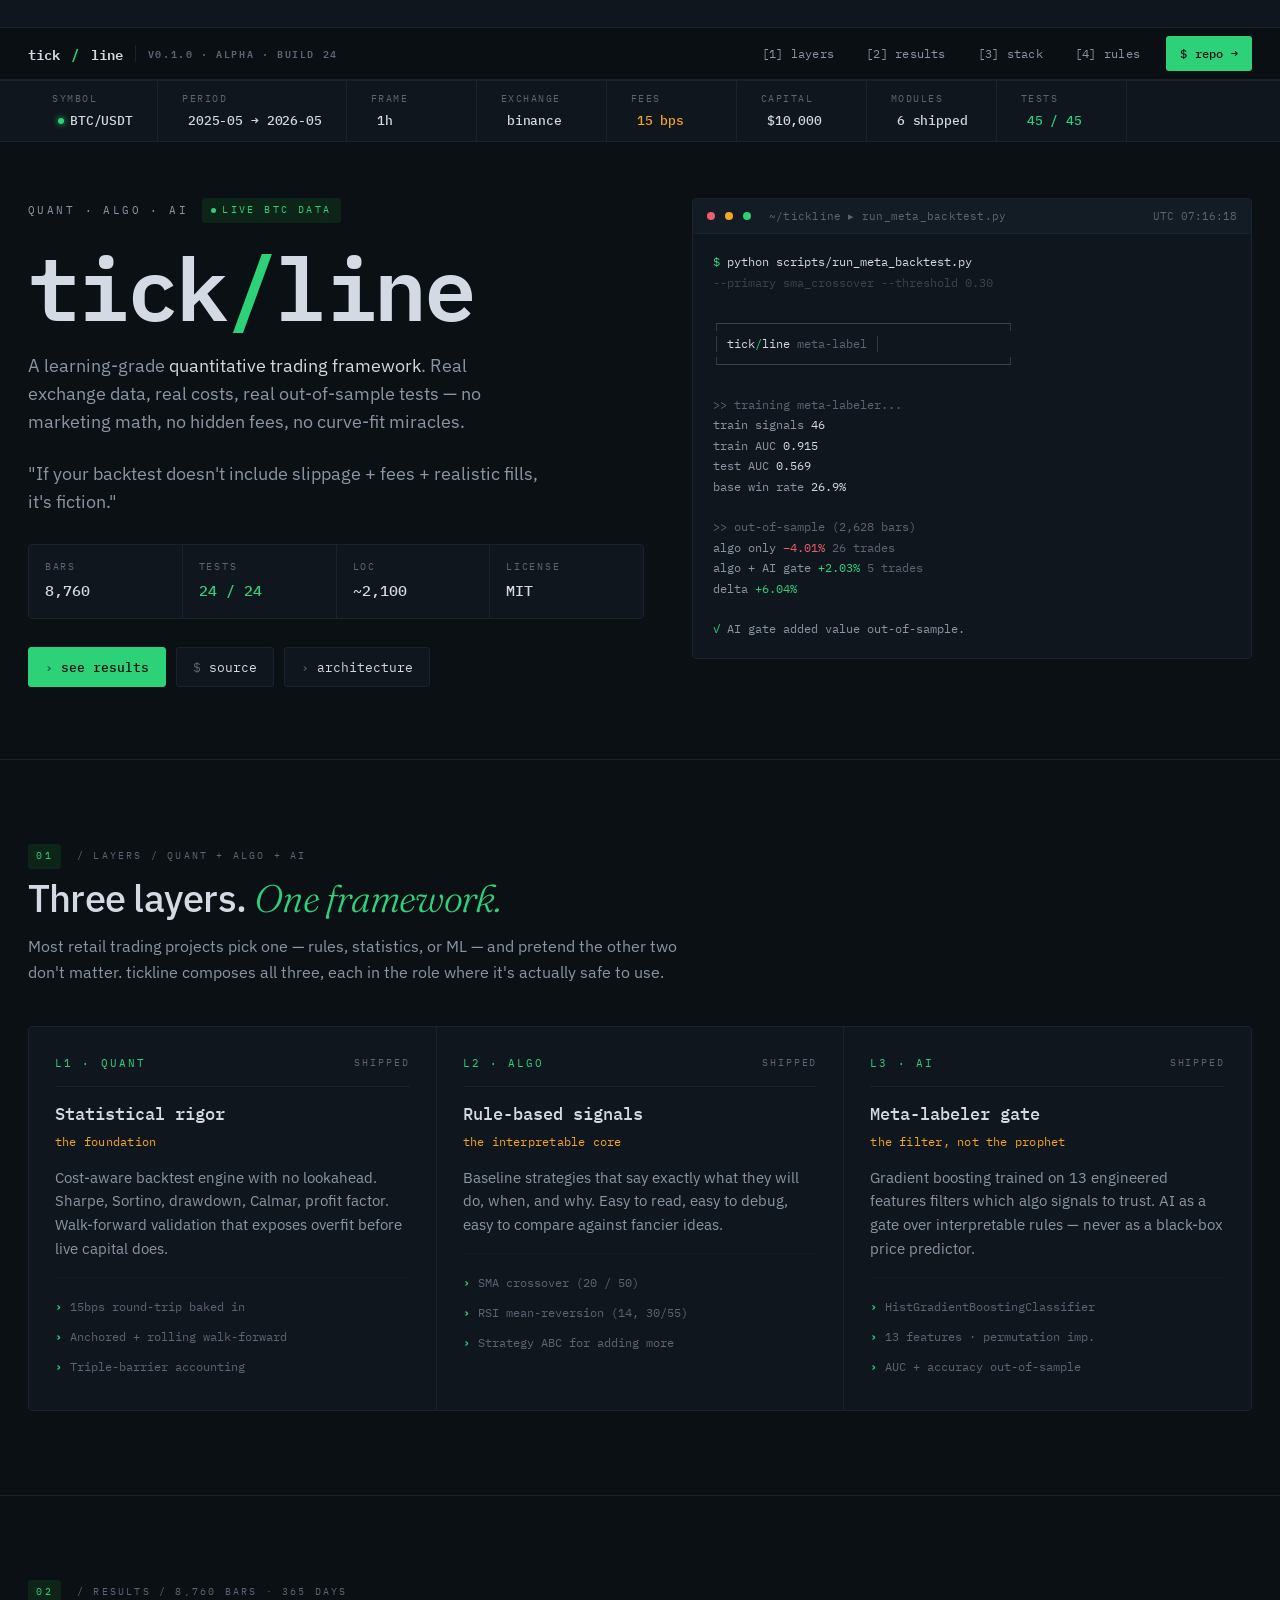
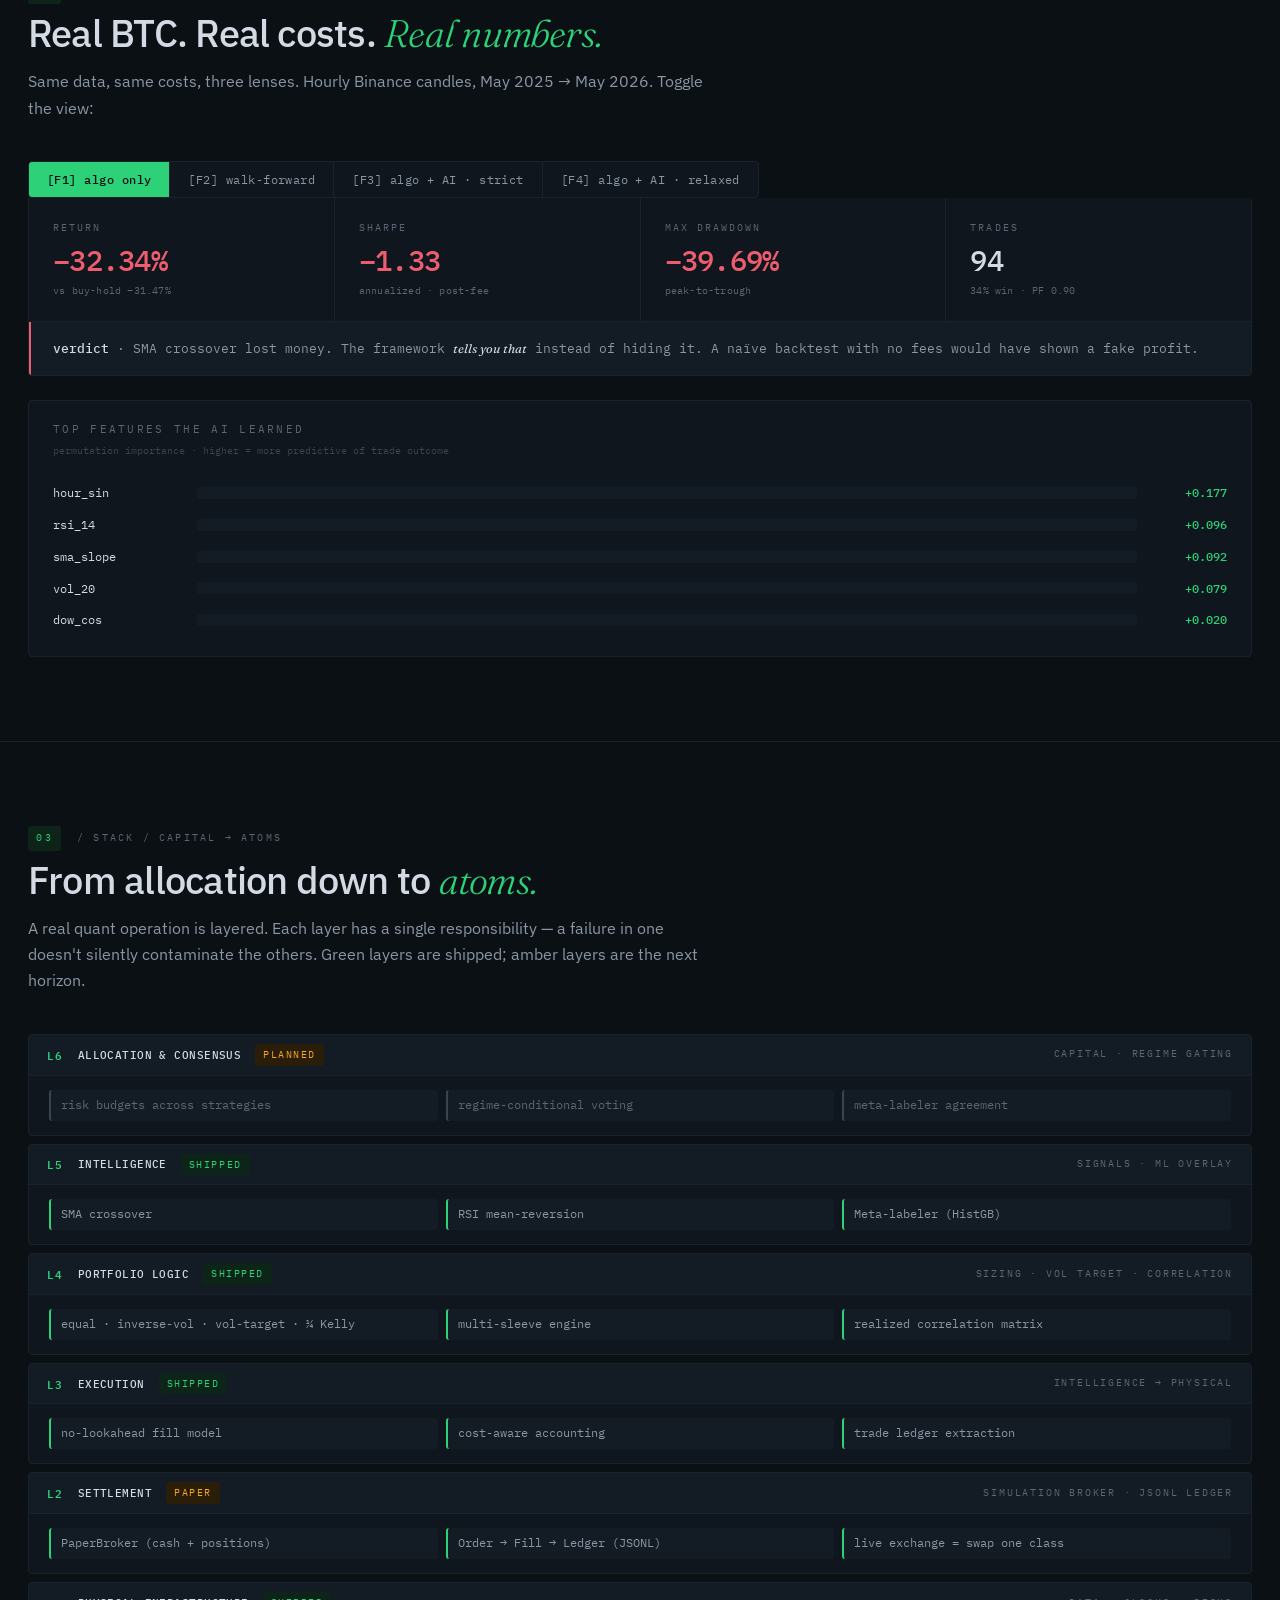
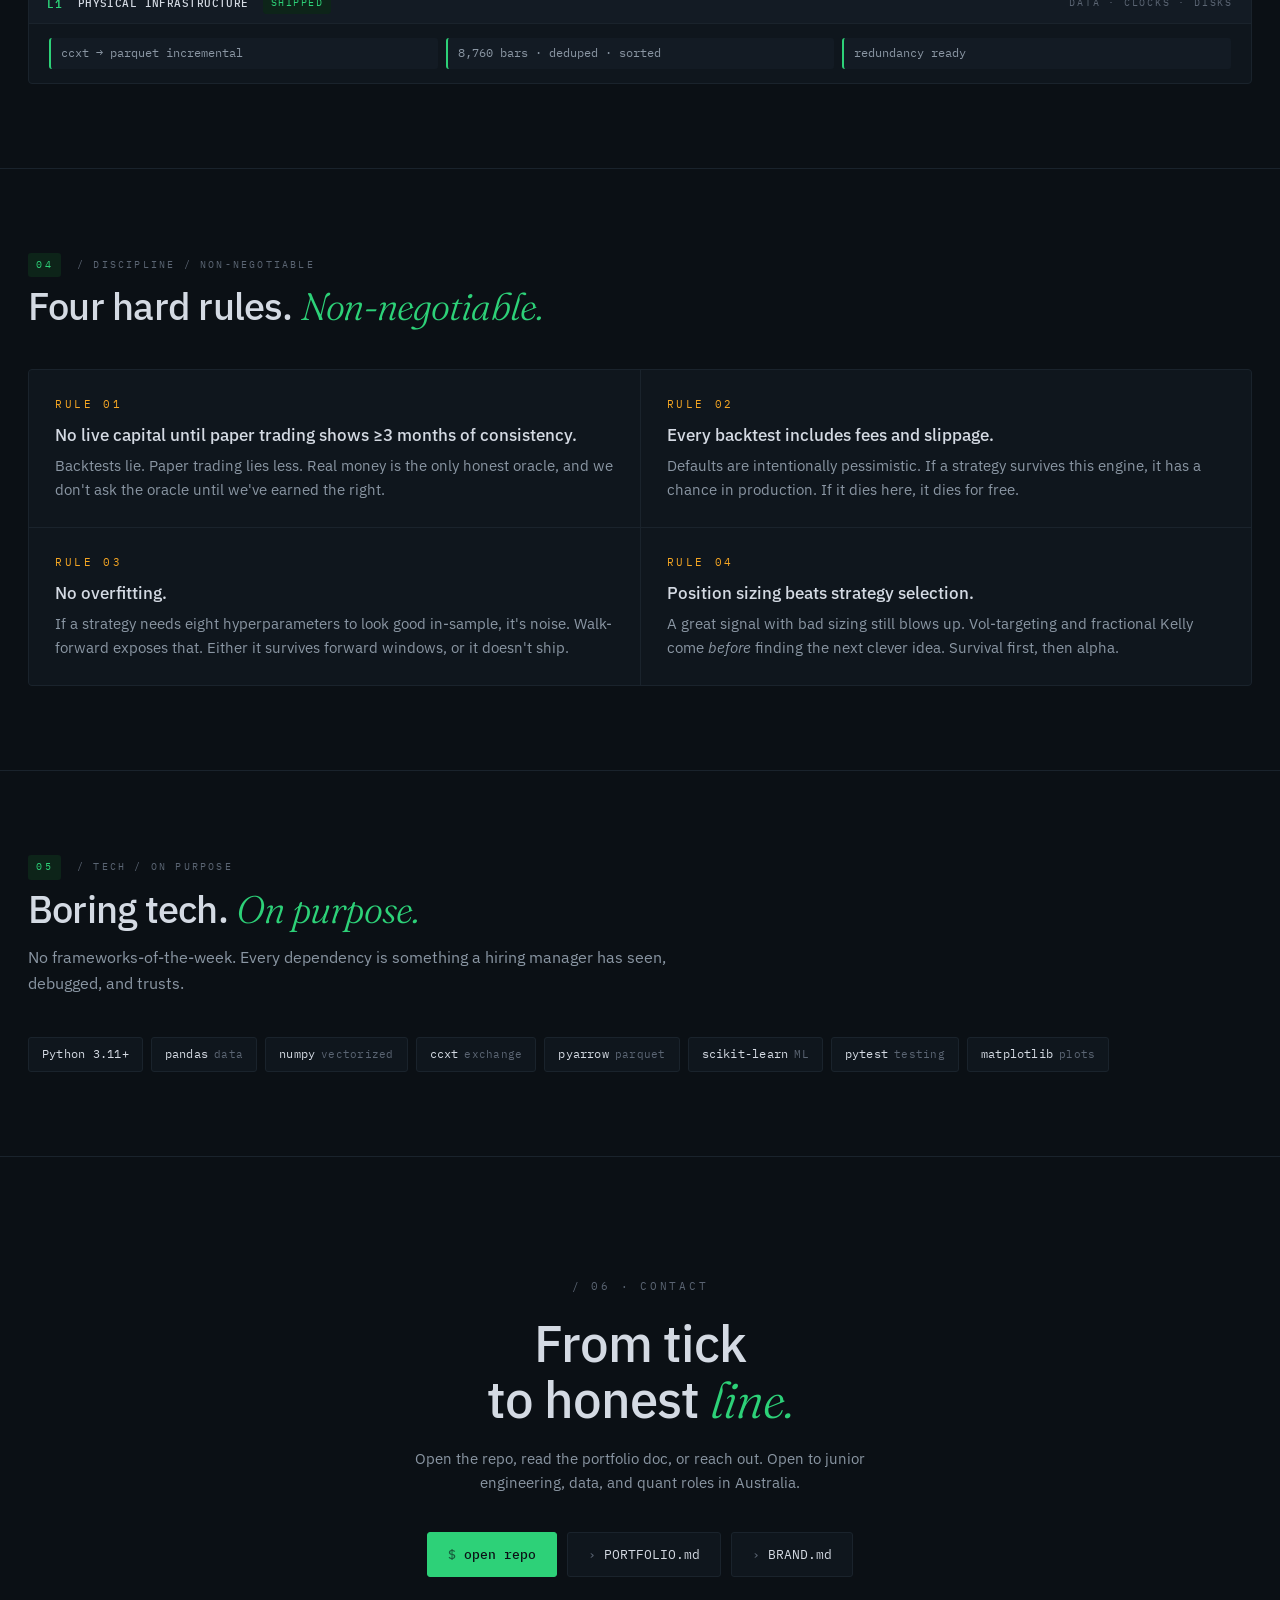
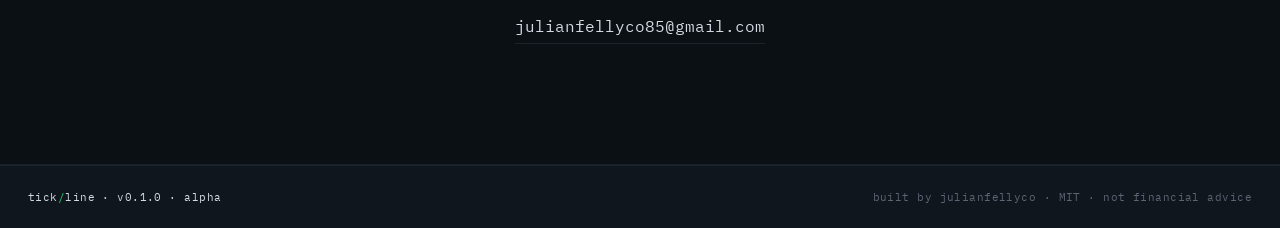
==== commit ab015219: "feat: sentiment layer + paper trading executor + site updates Two new modules round out the stack:  " ====
--- a/site/index.html
+++ b/site/index.html
@@ -802,10 +802,13 @@
   <div class="ticker-track">
     <span class="ticker-item"><span class="lbl">TICKLINE</span> <span class="sym">v0.1.0</span> <span class="div">·</span> <span class="lbl">STATUS</span> <span class="pos">ALPHA</span></span>
     <span class="ticker-item"><span class="lbl">BTC/USDT</span> <span class="sym">1h</span> <span class="div">·</span> <span class="sym">8,760 bars</span> <span class="div">·</span> <span class="lbl">CACHED</span></span>
-    <span class="ticker-item"><span class="lbl">TESTS</span> <span class="pos">24 / 24</span> <span class="div">·</span> <span class="lbl">COVERAGE</span> <span class="sym">core+intelligence</span></span>
+    <span class="ticker-item"><span class="lbl">TESTS</span> <span class="pos">45 / 45</span> <span class="div">·</span> <span class="lbl">COVERAGE</span> <span class="sym">core+intel+portfolio+sentiment+paper</span></span>
     <span class="ticker-item"><span class="lbl">BACKTEST</span> <span class="sym">in-sample</span> <span class="div">·</span> <span class="lbl">RET</span> <span class="neg">−32.34%</span> <span class="div">·</span> <span class="lbl">SHARPE</span> <span class="neg">−1.33</span></span>
     <span class="ticker-item"><span class="lbl">WALK-FWD</span> <span class="sym">6 windows</span> <span class="div">·</span> <span class="lbl">SHARPE</span> <span class="neg">−1.31</span> <span class="div">·</span> <span class="lbl">CONSISTENCY</span> <span class="sym">33%</span></span>
     <span class="ticker-item"><span class="lbl">ALGO+AI</span> <span class="sym">th=0.30</span> <span class="div">·</span> <span class="lbl">RET</span> <span class="pos">+2.03%</span> <span class="div">·</span> <span class="lbl">PF</span> <span class="pos">2.08</span></span>
+    <span class="ticker-item"><span class="lbl">PORTFOLIO</span> <span class="sym">BTC·ETH·SOL</span> <span class="div">·</span> <span class="lbl">SIZE</span> <span class="sym">inverse-vol</span> <span class="div">·</span> <span class="lbl">CORR</span> <span class="sym">0.63–0.66</span></span>
+    <span class="ticker-item"><span class="lbl">SENTIMENT</span> <span class="sym">lexicon scorer</span> <span class="div">·</span> <span class="lbl">FEATURES</span> <span class="sym">6 bar-level</span> <span class="div">·</span> <span class="lbl">SOURCES</span> <span class="sym">news+social+onchain ready</span></span>
+    <span class="ticker-item"><span class="lbl">PAPER</span> <span class="sym">simulation broker</span> <span class="div">·</span> <span class="lbl">LEDGER</span> <span class="sym">jsonl</span> <span class="div">·</span> <span class="lbl">FILLS</span> <span class="pos">42 on last run</span></span>
     <span class="ticker-item"><span class="lbl">FEATURES</span> <span class="sym">13</span> <span class="div">·</span> <span class="lbl">TOP</span> <span class="sym">hour_sin · rsi_14 · sma_slope</span></span>
     <span class="ticker-item"><span class="lbl">MODEL</span> <span class="sym">HistGradientBoosting</span> <span class="div">·</span> <span class="lbl">AUC</span> <span class="sym">0.569 (test)</span></span>
     <span class="ticker-item"><span class="lbl">LICENSE</span> <span class="sym">MIT</span> <span class="div">·</span> <span class="lbl">NOT</span> <span class="amber">FINANCIAL ADVICE</span></span>
@@ -861,12 +864,12 @@
       <span class="v">$10,000</span>
     </div>
     <div class="status-item">
-      <span class="k">STRATEGIES</span>
-      <span class="v">2 + 1 ML</span>
+      <span class="k">MODULES</span>
+      <span class="v">6 shipped</span>
     </div>
     <div class="status-item">
       <span class="k">TESTS</span>
-      <span class="v pos">24 / 24</span>
+      <span class="v pos">45 / 45</span>
     </div>
   </div>
 </div>
@@ -1114,12 +1117,12 @@
           <div class="item">Meta-labeler (HistGB)</div>
         </div>
       </div>
-      <div class="stack-row muted reveal">
-        <div class="head"><span class="id">L4</span><span class="name">Portfolio Logic</span><span class="stat todo">PLANNED</span><span class="role">sizing · vol target</span></div>
+      <div class="stack-row reveal">
+        <div class="head"><span class="id">L4</span><span class="name">Portfolio Logic</span><span class="stat">SHIPPED</span><span class="role">sizing · vol target · correlation</span></div>
         <div class="body">
-          <div class="item">risk parity</div>
-          <div class="item">fractional Kelly</div>
-          <div class="item">correlation gating</div>
+          <div class="item">equal · inverse-vol · vol-target · ¼ Kelly</div>
+          <div class="item">multi-sleeve engine</div>
+          <div class="item">realized correlation matrix</div>
         </div>
       </div>
       <div class="stack-row reveal">
@@ -1130,12 +1133,12 @@
           <div class="item">trade ledger extraction</div>
         </div>
       </div>
-      <div class="stack-row muted reveal">
-        <div class="head"><span class="id">L2</span><span class="name">Settlement</span><span class="stat todo">PLANNED</span><span class="role">where money actually moves</span></div>
+      <div class="stack-row reveal">
+        <div class="head"><span class="id">L2</span><span class="name">Settlement</span><span class="stat todo">PAPER</span><span class="role">simulation broker · jsonl ledger</span></div>
         <div class="body">
-          <div class="item">exchange / CCP / self-custody</div>
-          <div class="item">reconciliation script</div>
-          <div class="item">counterparty diversification</div>
+          <div class="item">PaperBroker (cash + positions)</div>
+          <div class="item">Order → Fill → Ledger (JSONL)</div>
+          <div class="item">live exchange = swap one class</div>
         </div>
       </div>
       <div class="stack-row reveal">
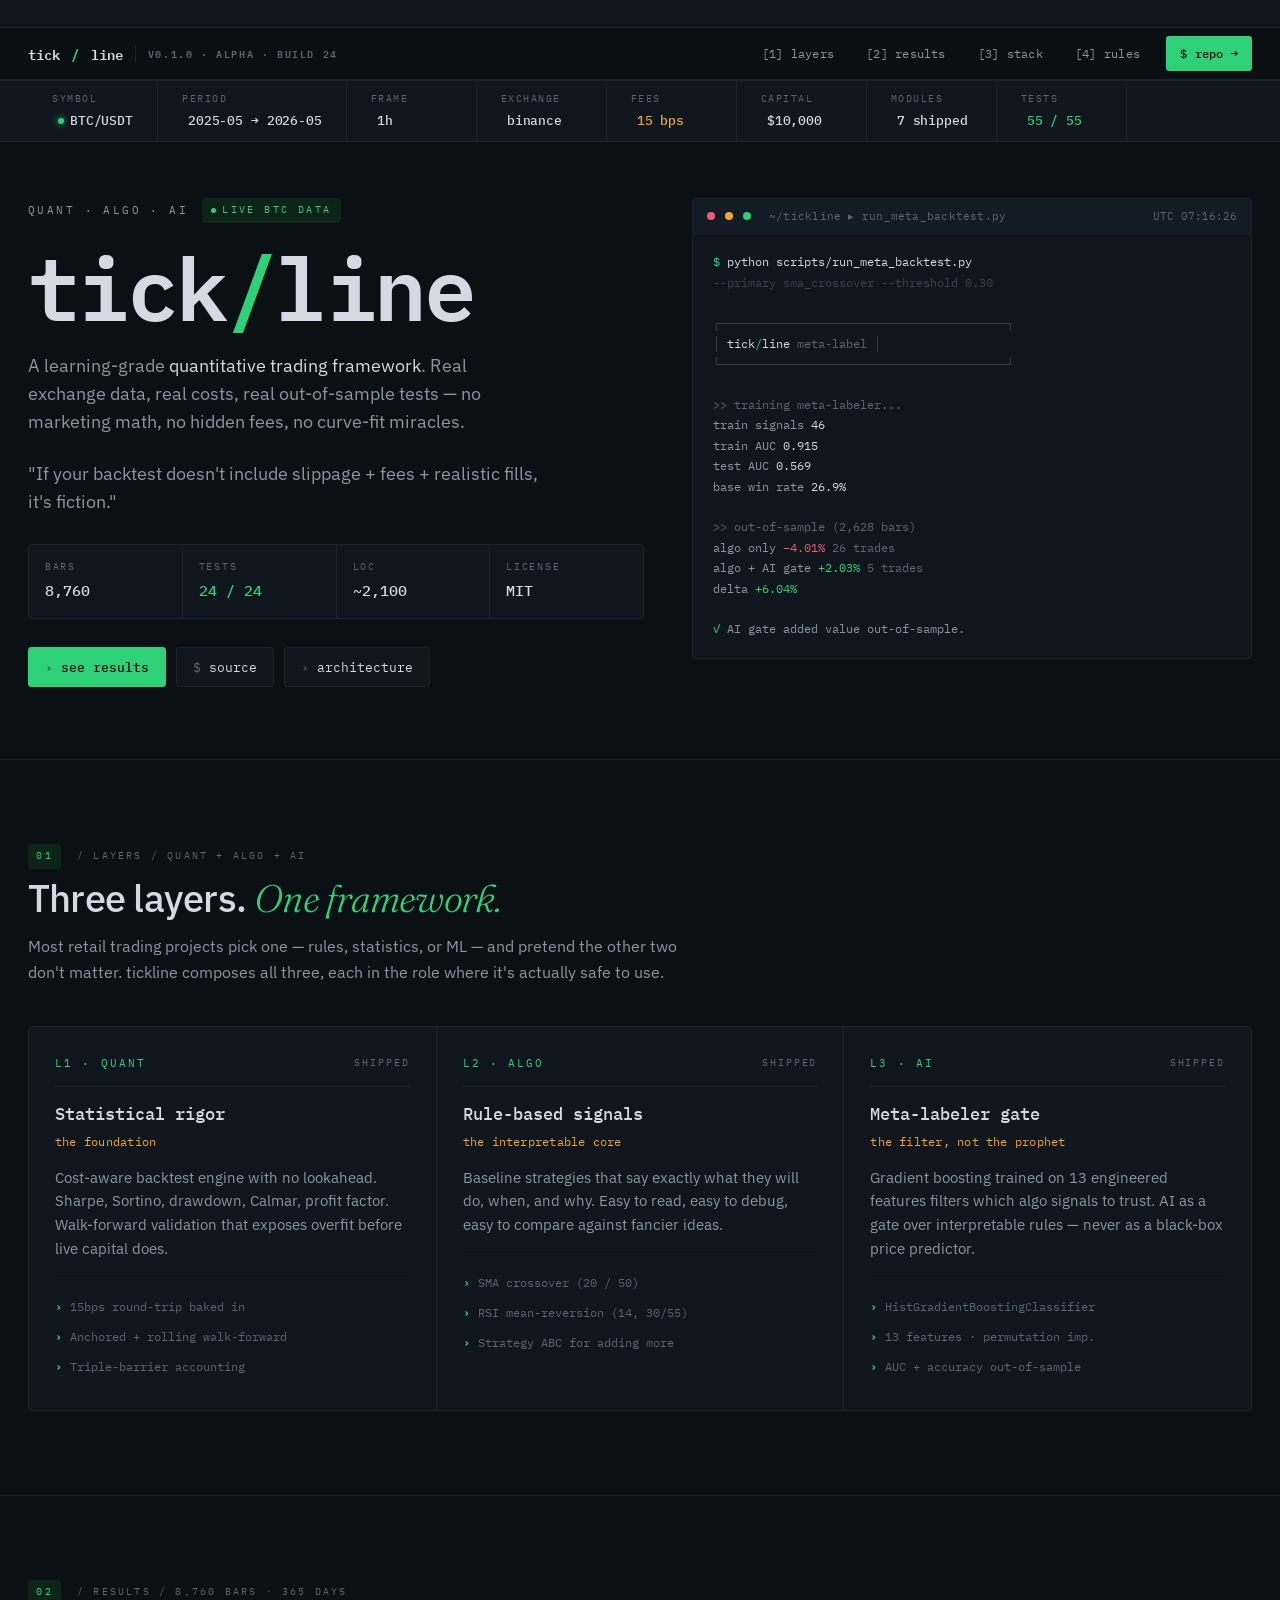
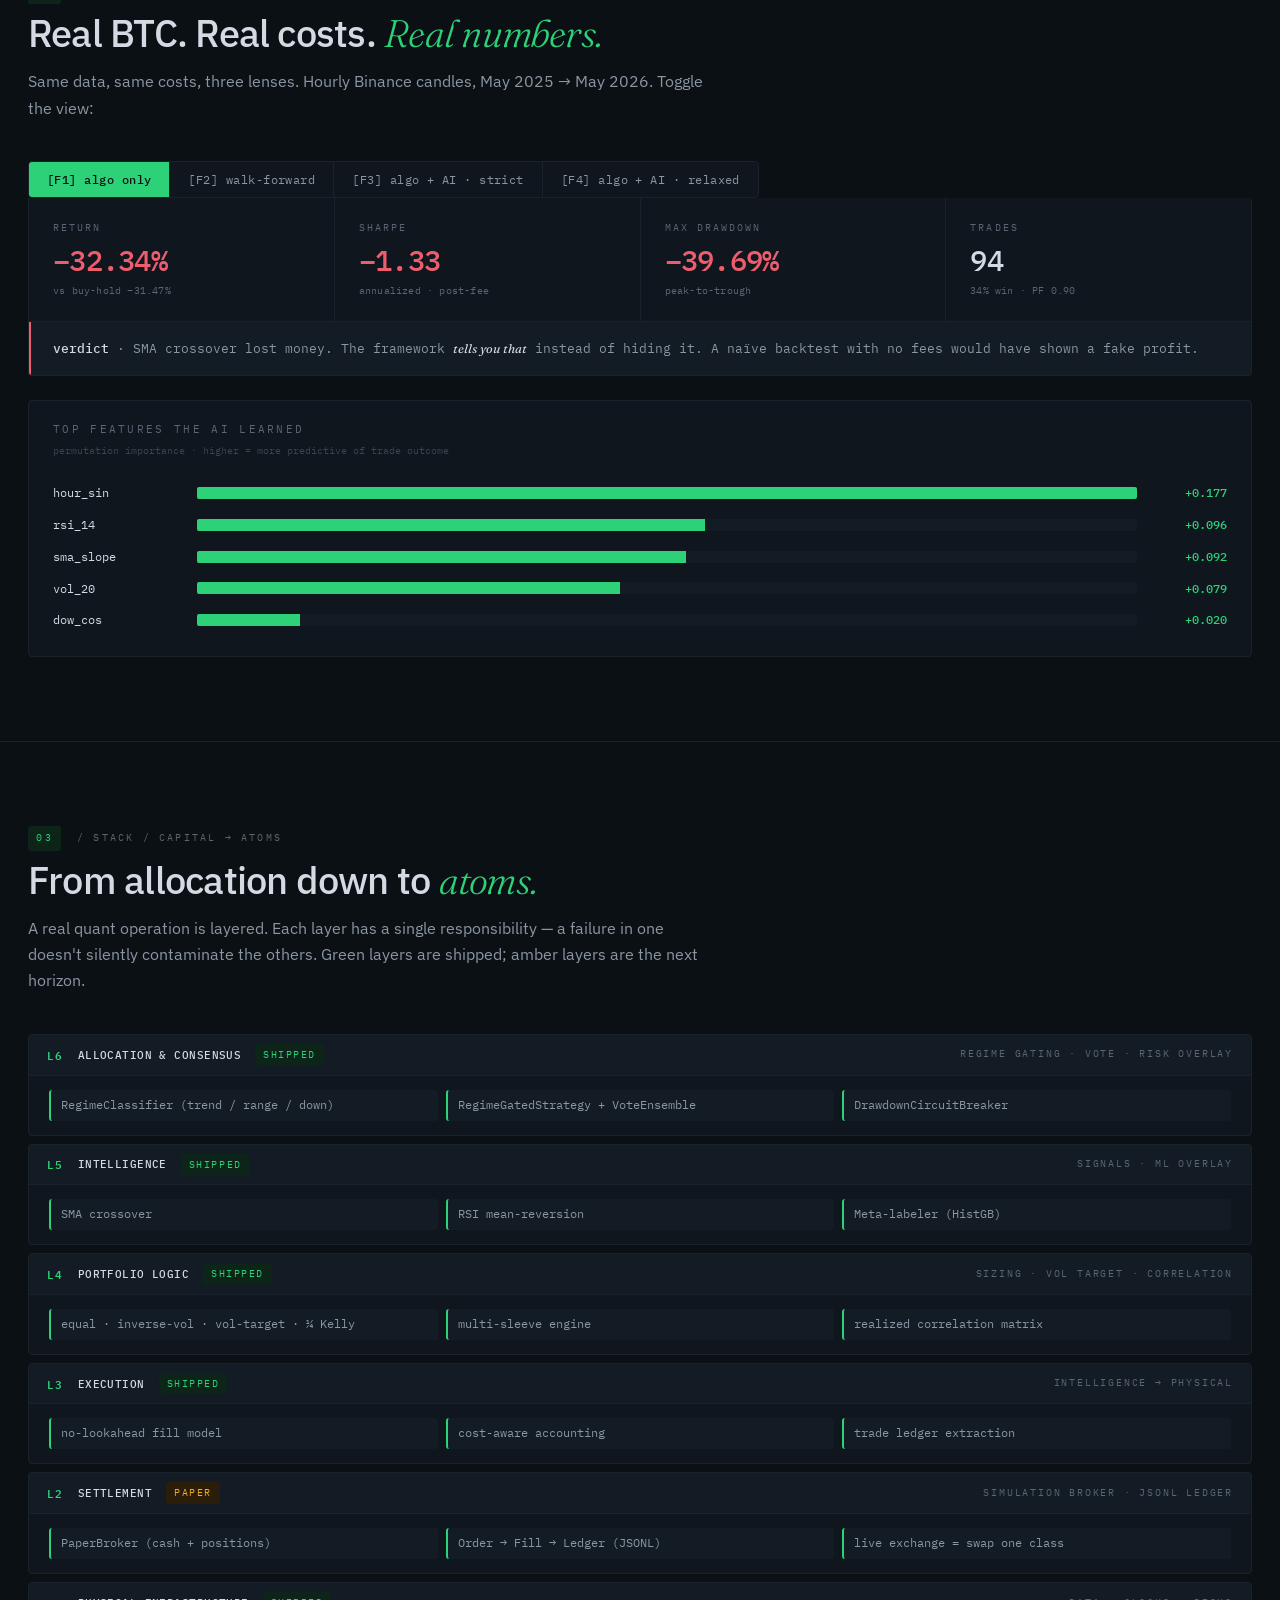
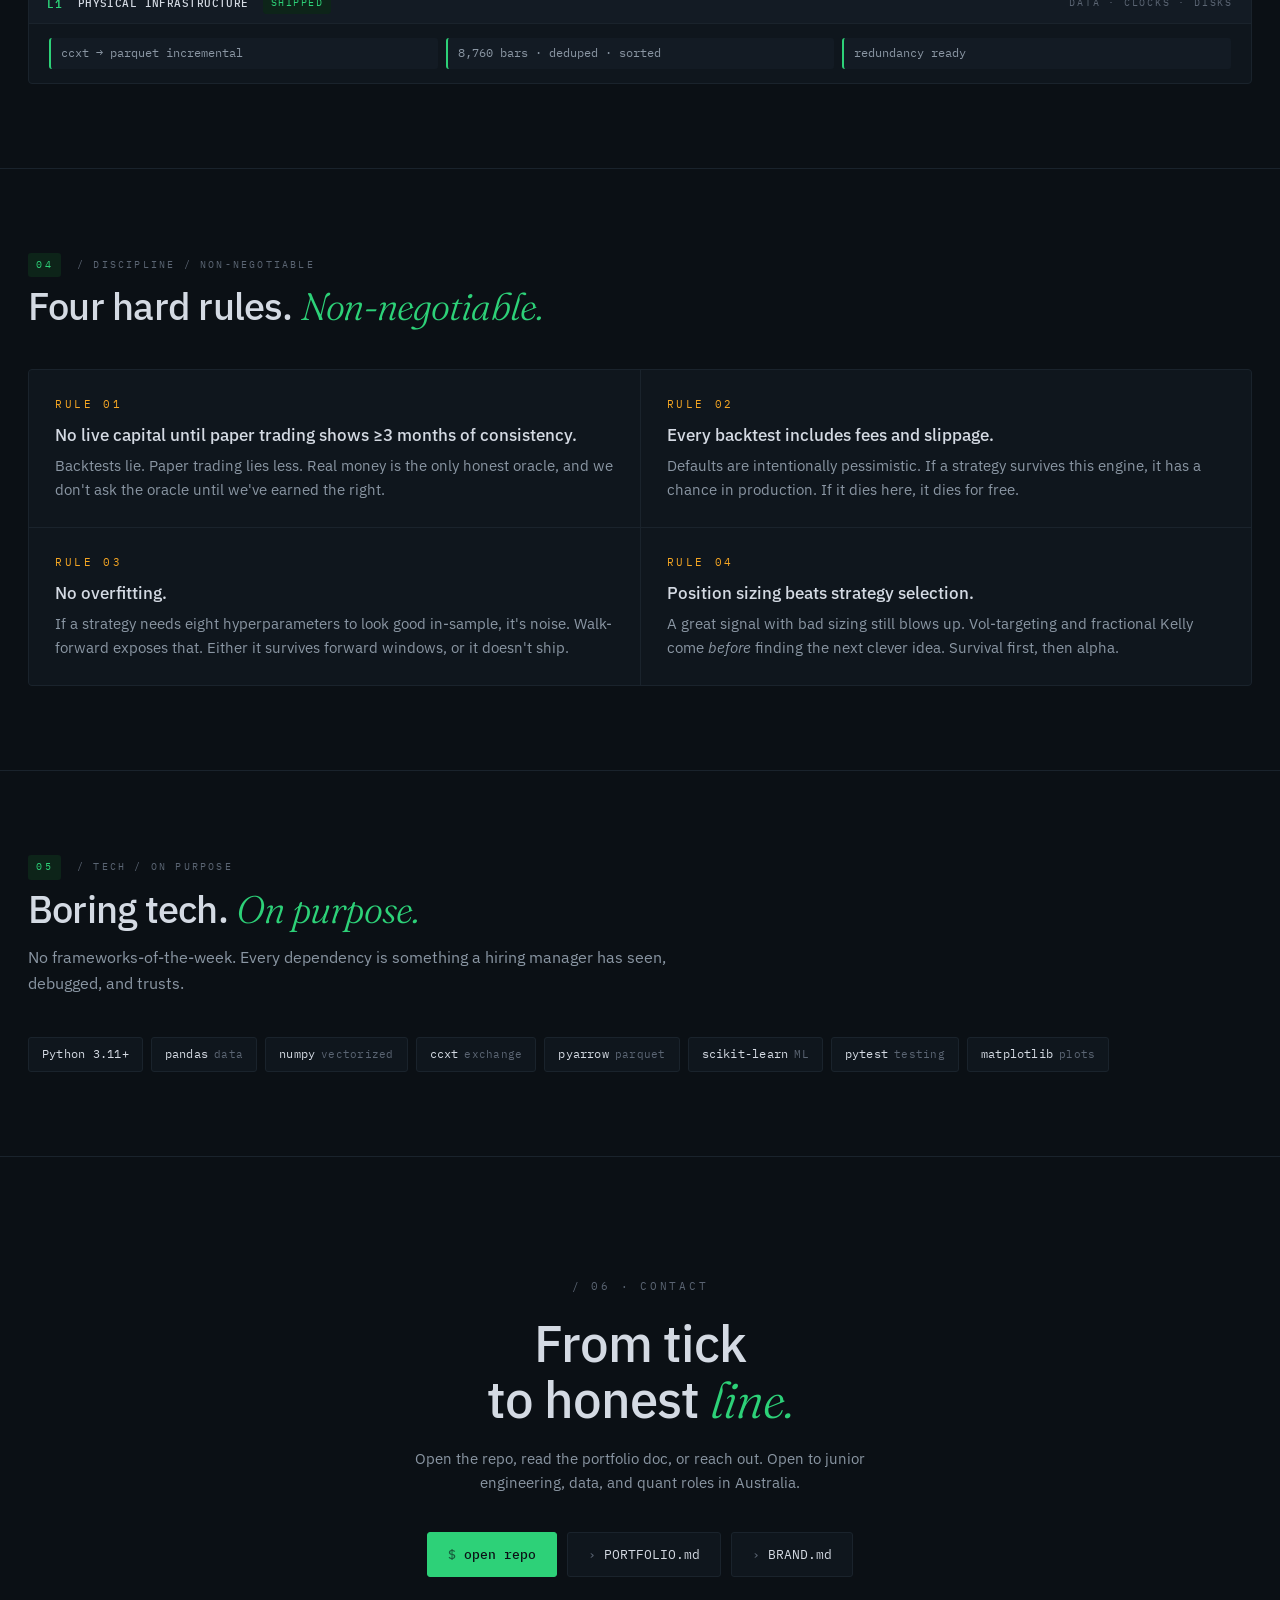
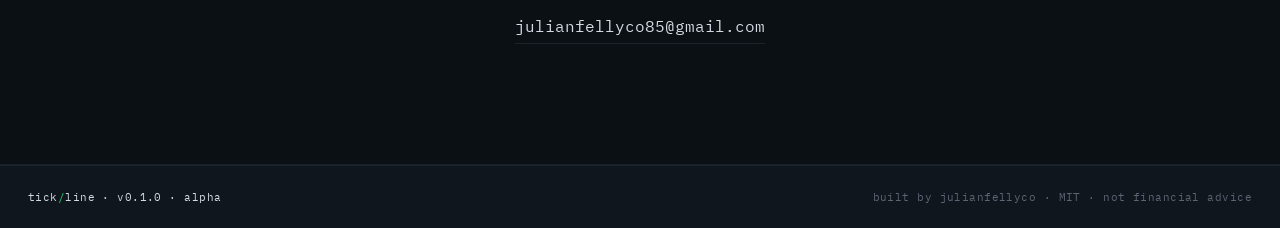
==== commit 9eadc5fa: "feat: L6 allocation/consensus layer + Streamlit dashboard Adds the meta-layer that decides what trad" ====
--- a/site/index.html
+++ b/site/index.html
@@ -692,10 +692,10 @@
   .feat .bar-fill {
     height: 100%;
     background: var(--signal);
-    width: 0;
+    width: var(--w);
     transition: width 1s cubic-bezier(0.16, 1, 0.3, 1);
   }
-  .feat.in .bar-fill { width: var(--w); }
+  .feat-grid:not(.in) .feat .bar-fill { width: 0; }
   .feat .val { color: var(--signal); text-align: right; font-weight: 500; }
 
   /* ─── RULES ───────────────────────────────────────────────── */
@@ -802,13 +802,15 @@
   <div class="ticker-track">
     <span class="ticker-item"><span class="lbl">TICKLINE</span> <span class="sym">v0.1.0</span> <span class="div">·</span> <span class="lbl">STATUS</span> <span class="pos">ALPHA</span></span>
     <span class="ticker-item"><span class="lbl">BTC/USDT</span> <span class="sym">1h</span> <span class="div">·</span> <span class="sym">8,760 bars</span> <span class="div">·</span> <span class="lbl">CACHED</span></span>
-    <span class="ticker-item"><span class="lbl">TESTS</span> <span class="pos">45 / 45</span> <span class="div">·</span> <span class="lbl">COVERAGE</span> <span class="sym">core+intel+portfolio+sentiment+paper</span></span>
+    <span class="ticker-item"><span class="lbl">TESTS</span> <span class="pos">55 / 55</span> <span class="div">·</span> <span class="lbl">COVERAGE</span> <span class="sym">all 7 modules</span></span>
     <span class="ticker-item"><span class="lbl">BACKTEST</span> <span class="sym">in-sample</span> <span class="div">·</span> <span class="lbl">RET</span> <span class="neg">−32.34%</span> <span class="div">·</span> <span class="lbl">SHARPE</span> <span class="neg">−1.33</span></span>
     <span class="ticker-item"><span class="lbl">WALK-FWD</span> <span class="sym">6 windows</span> <span class="div">·</span> <span class="lbl">SHARPE</span> <span class="neg">−1.31</span> <span class="div">·</span> <span class="lbl">CONSISTENCY</span> <span class="sym">33%</span></span>
     <span class="ticker-item"><span class="lbl">ALGO+AI</span> <span class="sym">th=0.30</span> <span class="div">·</span> <span class="lbl">RET</span> <span class="pos">+2.03%</span> <span class="div">·</span> <span class="lbl">PF</span> <span class="pos">2.08</span></span>
     <span class="ticker-item"><span class="lbl">PORTFOLIO</span> <span class="sym">BTC·ETH·SOL</span> <span class="div">·</span> <span class="lbl">SIZE</span> <span class="sym">inverse-vol</span> <span class="div">·</span> <span class="lbl">CORR</span> <span class="sym">0.63–0.66</span></span>
     <span class="ticker-item"><span class="lbl">SENTIMENT</span> <span class="sym">lexicon scorer</span> <span class="div">·</span> <span class="lbl">FEATURES</span> <span class="sym">6 bar-level</span> <span class="div">·</span> <span class="lbl">SOURCES</span> <span class="sym">news+social+onchain ready</span></span>
     <span class="ticker-item"><span class="lbl">PAPER</span> <span class="sym">simulation broker</span> <span class="div">·</span> <span class="lbl">LEDGER</span> <span class="sym">jsonl</span> <span class="div">·</span> <span class="lbl">FILLS</span> <span class="pos">42 on last run</span></span>
+    <span class="ticker-item"><span class="lbl">L6</span> <span class="sym">regime classifier · vote ensemble · drawdown breaker</span></span>
+    <span class="ticker-item"><span class="lbl">DASHBOARD</span> <span class="sym">streamlit · 6 pages · plotly charts</span></span>
     <span class="ticker-item"><span class="lbl">FEATURES</span> <span class="sym">13</span> <span class="div">·</span> <span class="lbl">TOP</span> <span class="sym">hour_sin · rsi_14 · sma_slope</span></span>
     <span class="ticker-item"><span class="lbl">MODEL</span> <span class="sym">HistGradientBoosting</span> <span class="div">·</span> <span class="lbl">AUC</span> <span class="sym">0.569 (test)</span></span>
     <span class="ticker-item"><span class="lbl">LICENSE</span> <span class="sym">MIT</span> <span class="div">·</span> <span class="lbl">NOT</span> <span class="amber">FINANCIAL ADVICE</span></span>
@@ -865,11 +867,11 @@
     </div>
     <div class="status-item">
       <span class="k">MODULES</span>
-      <span class="v">6 shipped</span>
+      <span class="v">7 shipped</span>
     </div>
     <div class="status-item">
       <span class="k">TESTS</span>
-      <span class="v pos">45 / 45</span>
+      <span class="v pos">55 / 55</span>
     </div>
   </div>
 </div>
@@ -1101,12 +1103,12 @@
     <p class="sec-lead reveal">A real quant operation is layered. Each layer has a single responsibility — a failure in one doesn't silently contaminate the others. Green layers are shipped; amber layers are the next horizon.</p>
 
     <div class="stack">
-      <div class="stack-row muted reveal">
-        <div class="head"><span class="id">L6</span><span class="name">Allocation & Consensus</span><span class="stat todo">PLANNED</span><span class="role">capital · regime gating</span></div>
+      <div class="stack-row reveal">
+        <div class="head"><span class="id">L6</span><span class="name">Allocation & Consensus</span><span class="stat">SHIPPED</span><span class="role">regime gating · vote · risk overlay</span></div>
         <div class="body">
-          <div class="item">risk budgets across strategies</div>
-          <div class="item">regime-conditional voting</div>
-          <div class="item">meta-labeler agreement</div>
+          <div class="item">RegimeClassifier (trend / range / down)</div>
+          <div class="item">RegimeGatedStrategy + VoteEnsemble</div>
+          <div class="item">DrawdownCircuitBreaker</div>
         </div>
       </div>
       <div class="stack-row reveal">
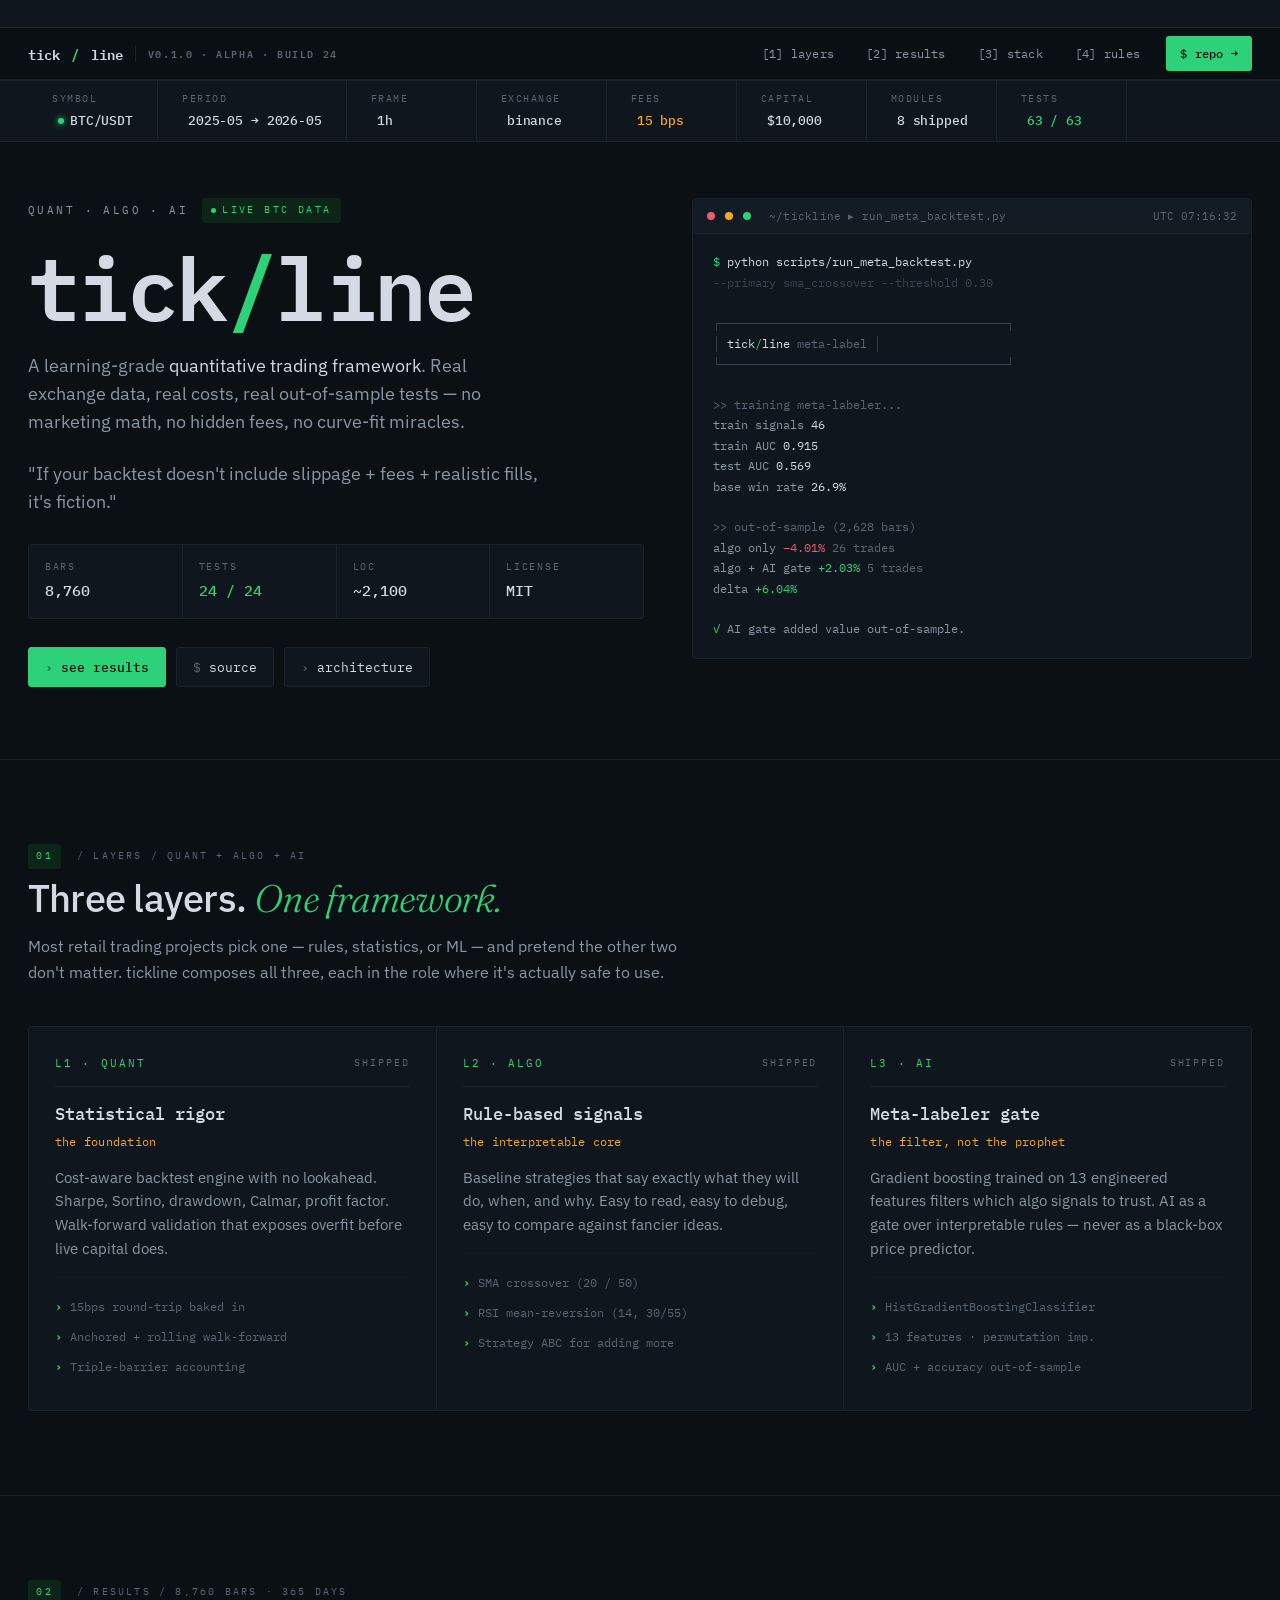
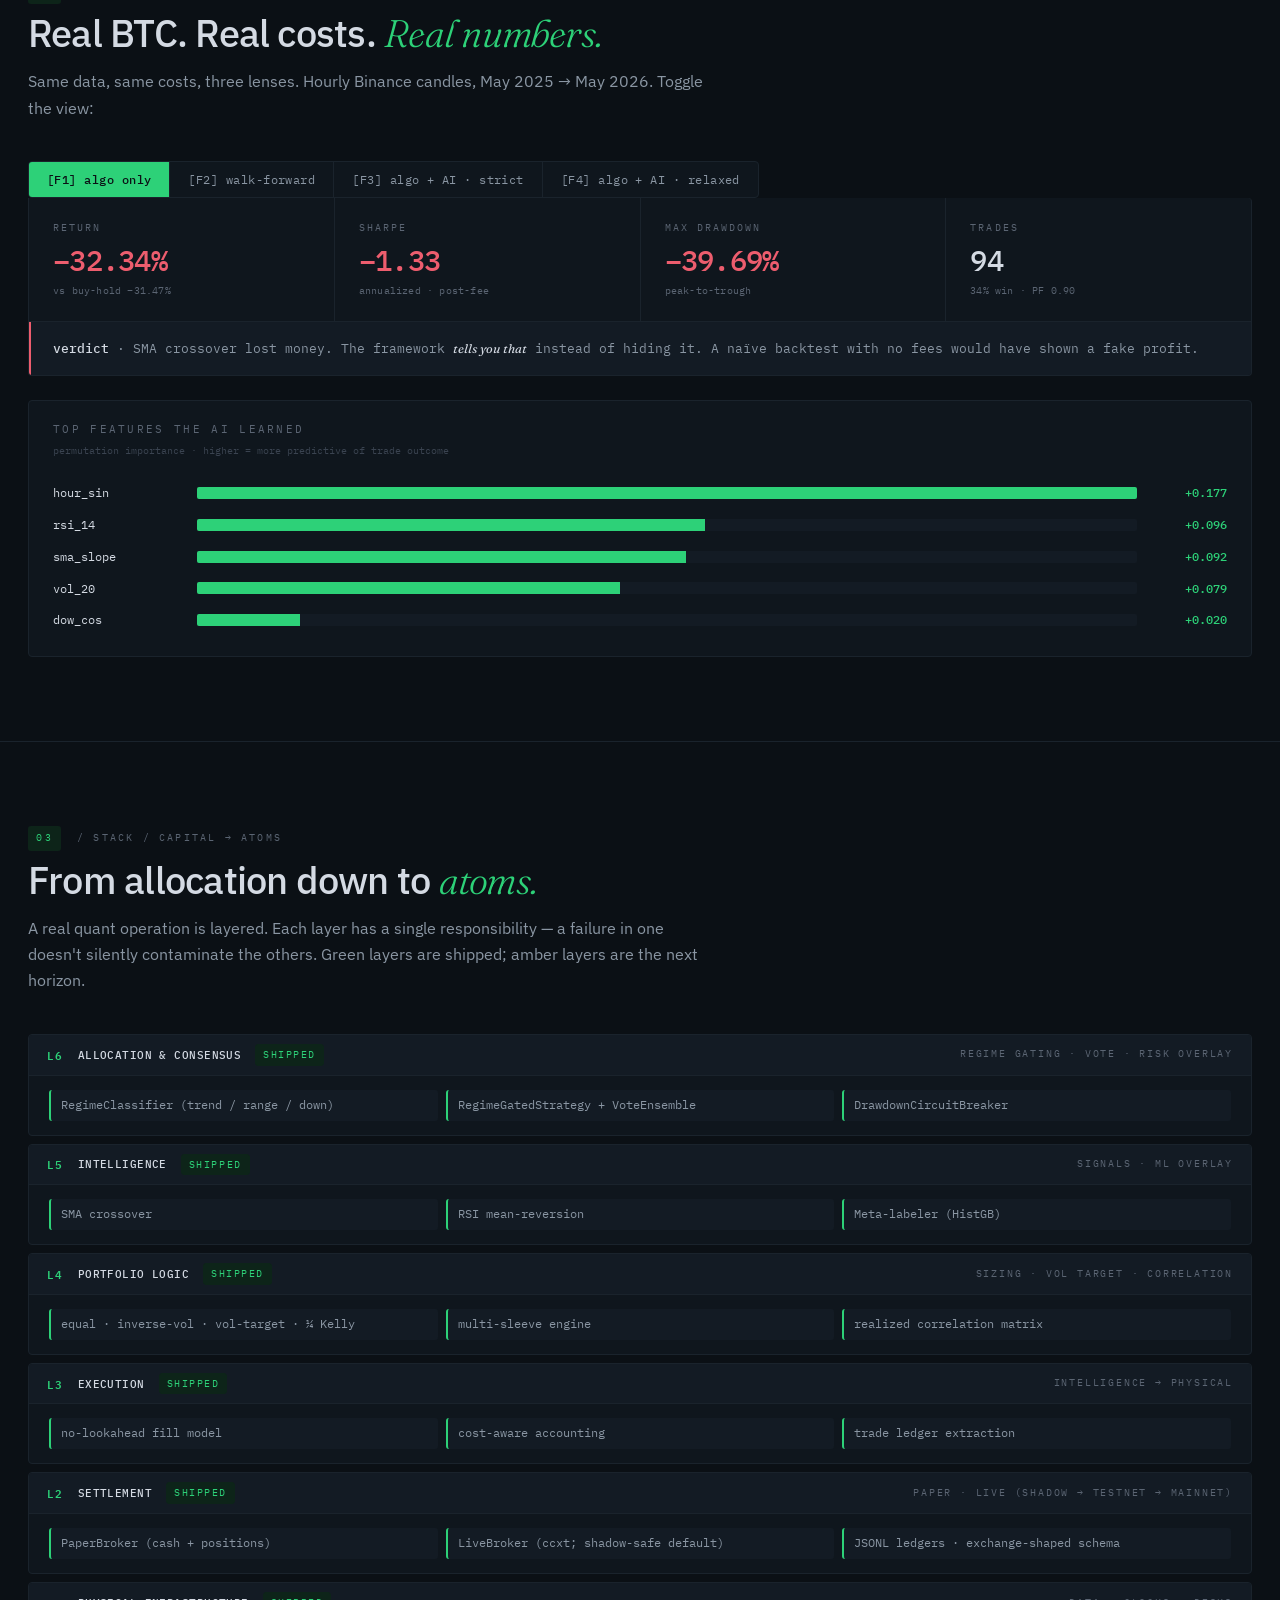
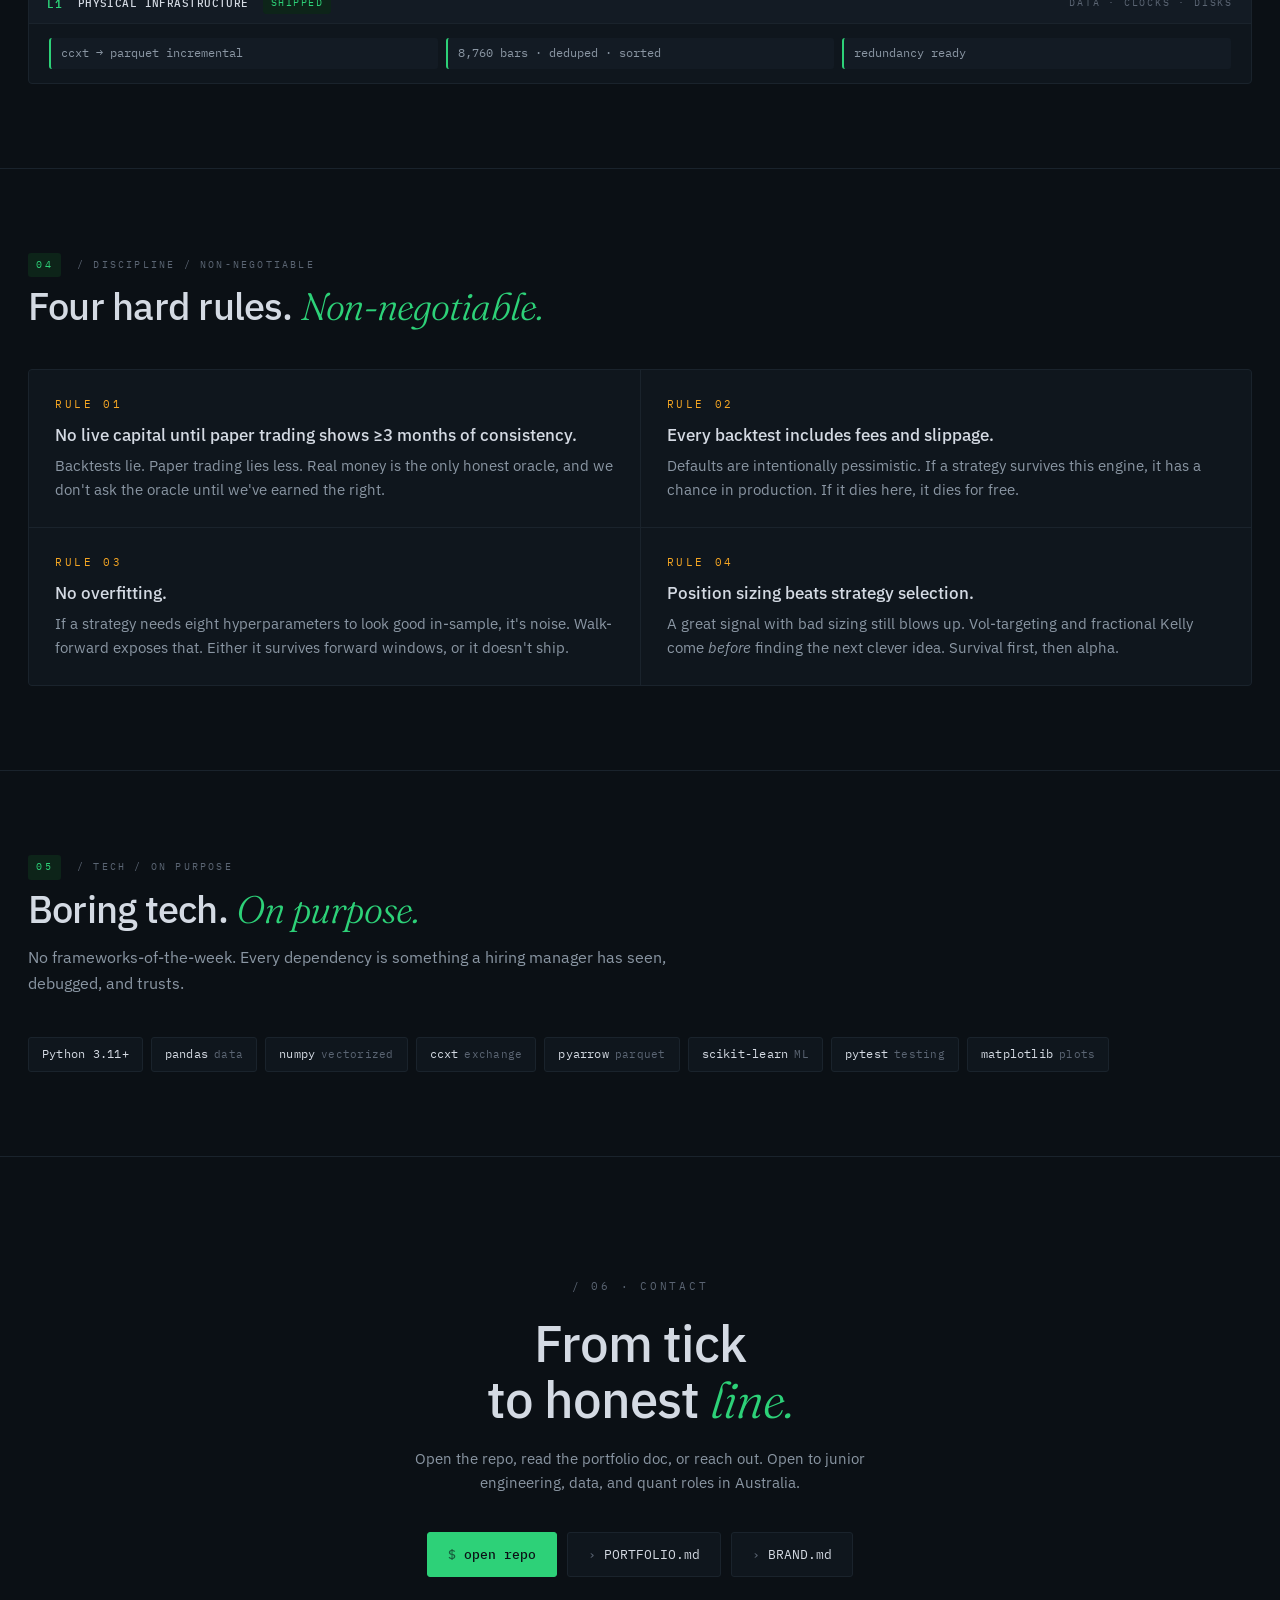
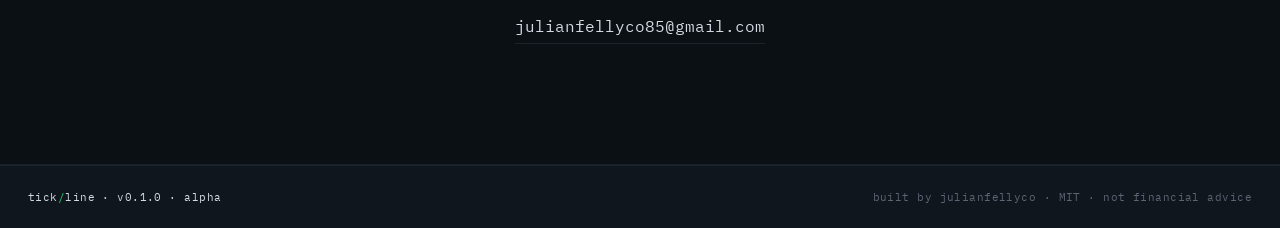
==== commit d90fecc9: "feat: live trading layer (ccxt) + dashboard demo recording live/  — Layer 2 (settlement) becomes rea" ====
--- a/site/index.html
+++ b/site/index.html
@@ -802,7 +802,7 @@
   <div class="ticker-track">
     <span class="ticker-item"><span class="lbl">TICKLINE</span> <span class="sym">v0.1.0</span> <span class="div">·</span> <span class="lbl">STATUS</span> <span class="pos">ALPHA</span></span>
     <span class="ticker-item"><span class="lbl">BTC/USDT</span> <span class="sym">1h</span> <span class="div">·</span> <span class="sym">8,760 bars</span> <span class="div">·</span> <span class="lbl">CACHED</span></span>
-    <span class="ticker-item"><span class="lbl">TESTS</span> <span class="pos">55 / 55</span> <span class="div">·</span> <span class="lbl">COVERAGE</span> <span class="sym">all 7 modules</span></span>
+    <span class="ticker-item"><span class="lbl">TESTS</span> <span class="pos">63 / 63</span> <span class="div">·</span> <span class="lbl">COVERAGE</span> <span class="sym">all 8 modules</span></span>
     <span class="ticker-item"><span class="lbl">BACKTEST</span> <span class="sym">in-sample</span> <span class="div">·</span> <span class="lbl">RET</span> <span class="neg">−32.34%</span> <span class="div">·</span> <span class="lbl">SHARPE</span> <span class="neg">−1.33</span></span>
     <span class="ticker-item"><span class="lbl">WALK-FWD</span> <span class="sym">6 windows</span> <span class="div">·</span> <span class="lbl">SHARPE</span> <span class="neg">−1.31</span> <span class="div">·</span> <span class="lbl">CONSISTENCY</span> <span class="sym">33%</span></span>
     <span class="ticker-item"><span class="lbl">ALGO+AI</span> <span class="sym">th=0.30</span> <span class="div">·</span> <span class="lbl">RET</span> <span class="pos">+2.03%</span> <span class="div">·</span> <span class="lbl">PF</span> <span class="pos">2.08</span></span>
@@ -811,6 +811,7 @@
     <span class="ticker-item"><span class="lbl">PAPER</span> <span class="sym">simulation broker</span> <span class="div">·</span> <span class="lbl">LEDGER</span> <span class="sym">jsonl</span> <span class="div">·</span> <span class="lbl">FILLS</span> <span class="pos">42 on last run</span></span>
     <span class="ticker-item"><span class="lbl">L6</span> <span class="sym">regime classifier · vote ensemble · drawdown breaker</span></span>
     <span class="ticker-item"><span class="lbl">DASHBOARD</span> <span class="sym">streamlit · 6 pages · plotly charts</span></span>
+    <span class="ticker-item"><span class="lbl">LIVE</span> <span class="sym">ccxt broker</span> <span class="div">·</span> <span class="lbl">SAFETY</span> <span class="sym">shadow → testnet → mainnet</span></span>
     <span class="ticker-item"><span class="lbl">FEATURES</span> <span class="sym">13</span> <span class="div">·</span> <span class="lbl">TOP</span> <span class="sym">hour_sin · rsi_14 · sma_slope</span></span>
     <span class="ticker-item"><span class="lbl">MODEL</span> <span class="sym">HistGradientBoosting</span> <span class="div">·</span> <span class="lbl">AUC</span> <span class="sym">0.569 (test)</span></span>
     <span class="ticker-item"><span class="lbl">LICENSE</span> <span class="sym">MIT</span> <span class="div">·</span> <span class="lbl">NOT</span> <span class="amber">FINANCIAL ADVICE</span></span>
@@ -867,11 +868,11 @@
     </div>
     <div class="status-item">
       <span class="k">MODULES</span>
-      <span class="v">7 shipped</span>
+      <span class="v">8 shipped</span>
     </div>
     <div class="status-item">
       <span class="k">TESTS</span>
-      <span class="v pos">55 / 55</span>
+      <span class="v pos">63 / 63</span>
     </div>
   </div>
 </div>
@@ -1136,11 +1137,11 @@
         </div>
       </div>
       <div class="stack-row reveal">
-        <div class="head"><span class="id">L2</span><span class="name">Settlement</span><span class="stat todo">PAPER</span><span class="role">simulation broker · jsonl ledger</span></div>
+        <div class="head"><span class="id">L2</span><span class="name">Settlement</span><span class="stat">SHIPPED</span><span class="role">paper · live (shadow → testnet → mainnet)</span></div>
         <div class="body">
           <div class="item">PaperBroker (cash + positions)</div>
-          <div class="item">Order → Fill → Ledger (JSONL)</div>
-          <div class="item">live exchange = swap one class</div>
+          <div class="item">LiveBroker (ccxt; shadow-safe default)</div>
+          <div class="item">JSONL ledgers · exchange-shaped schema</div>
         </div>
       </div>
       <div class="stack-row reveal">
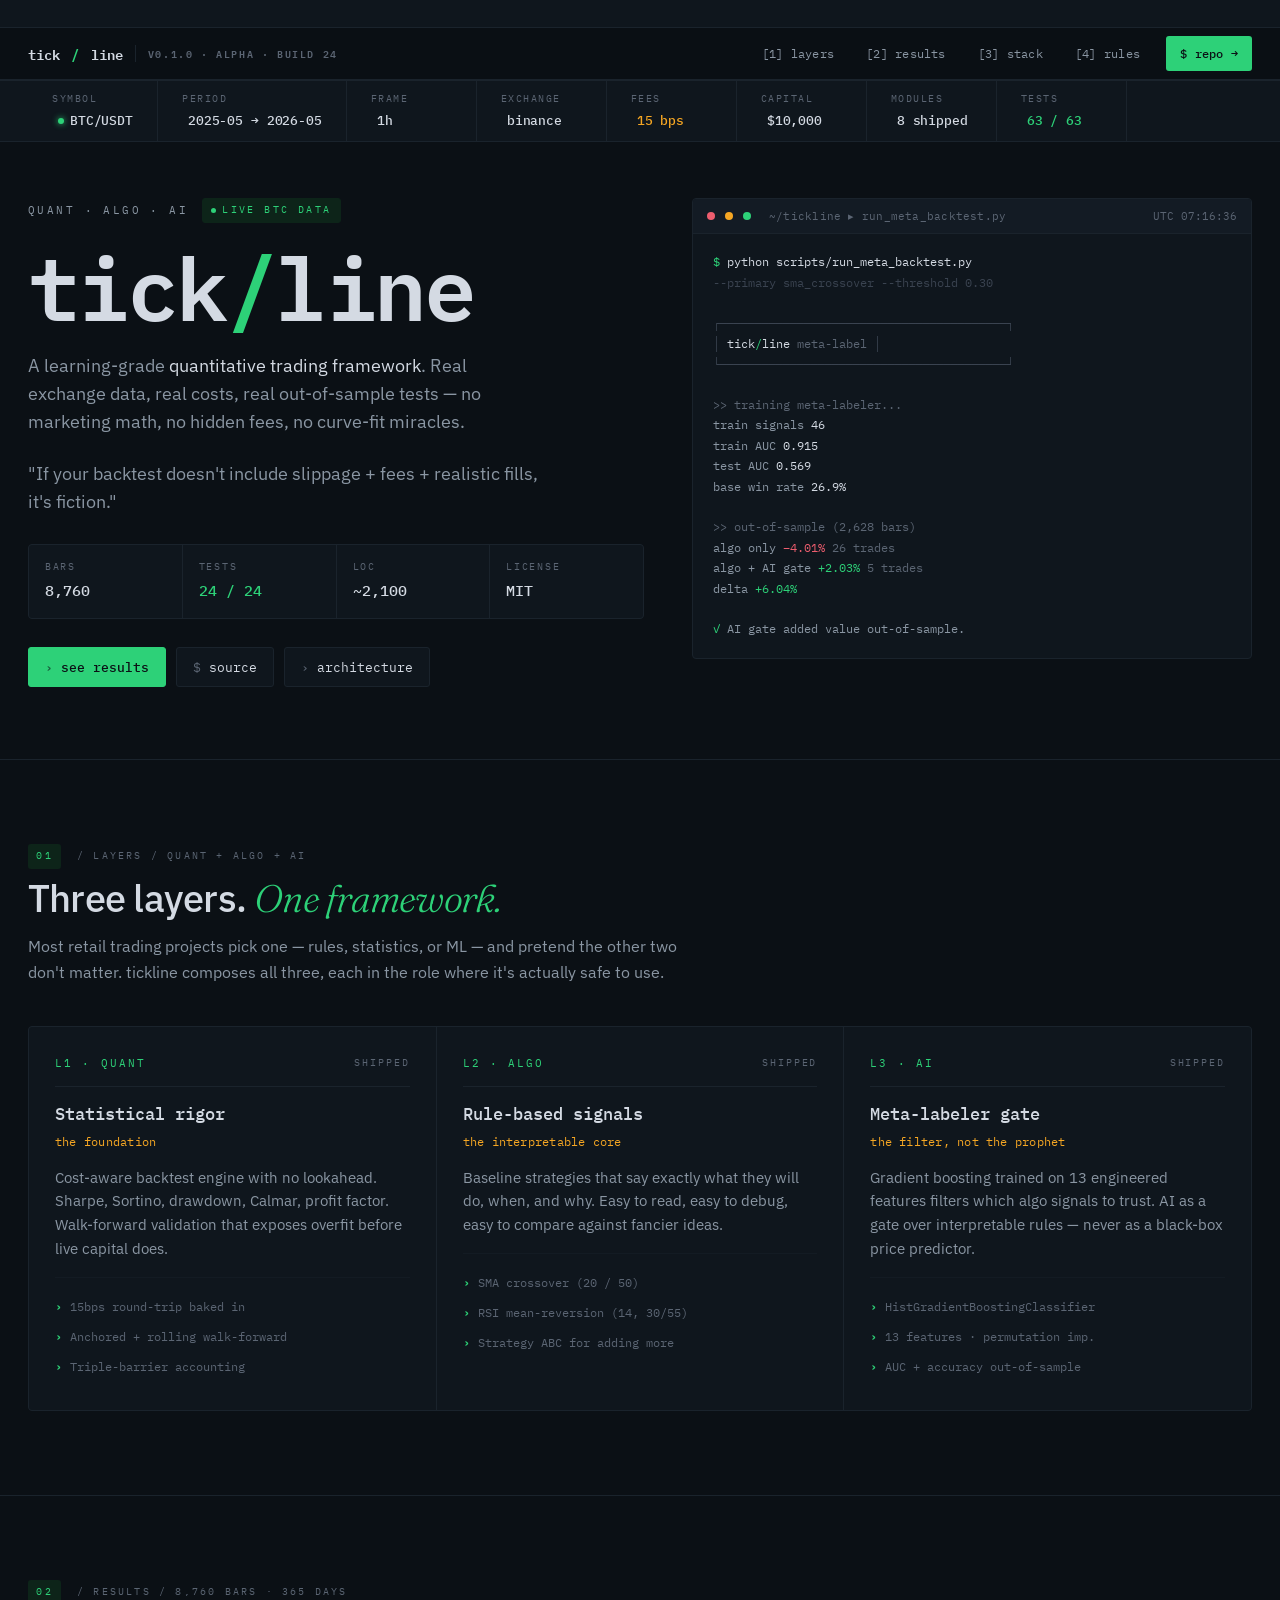
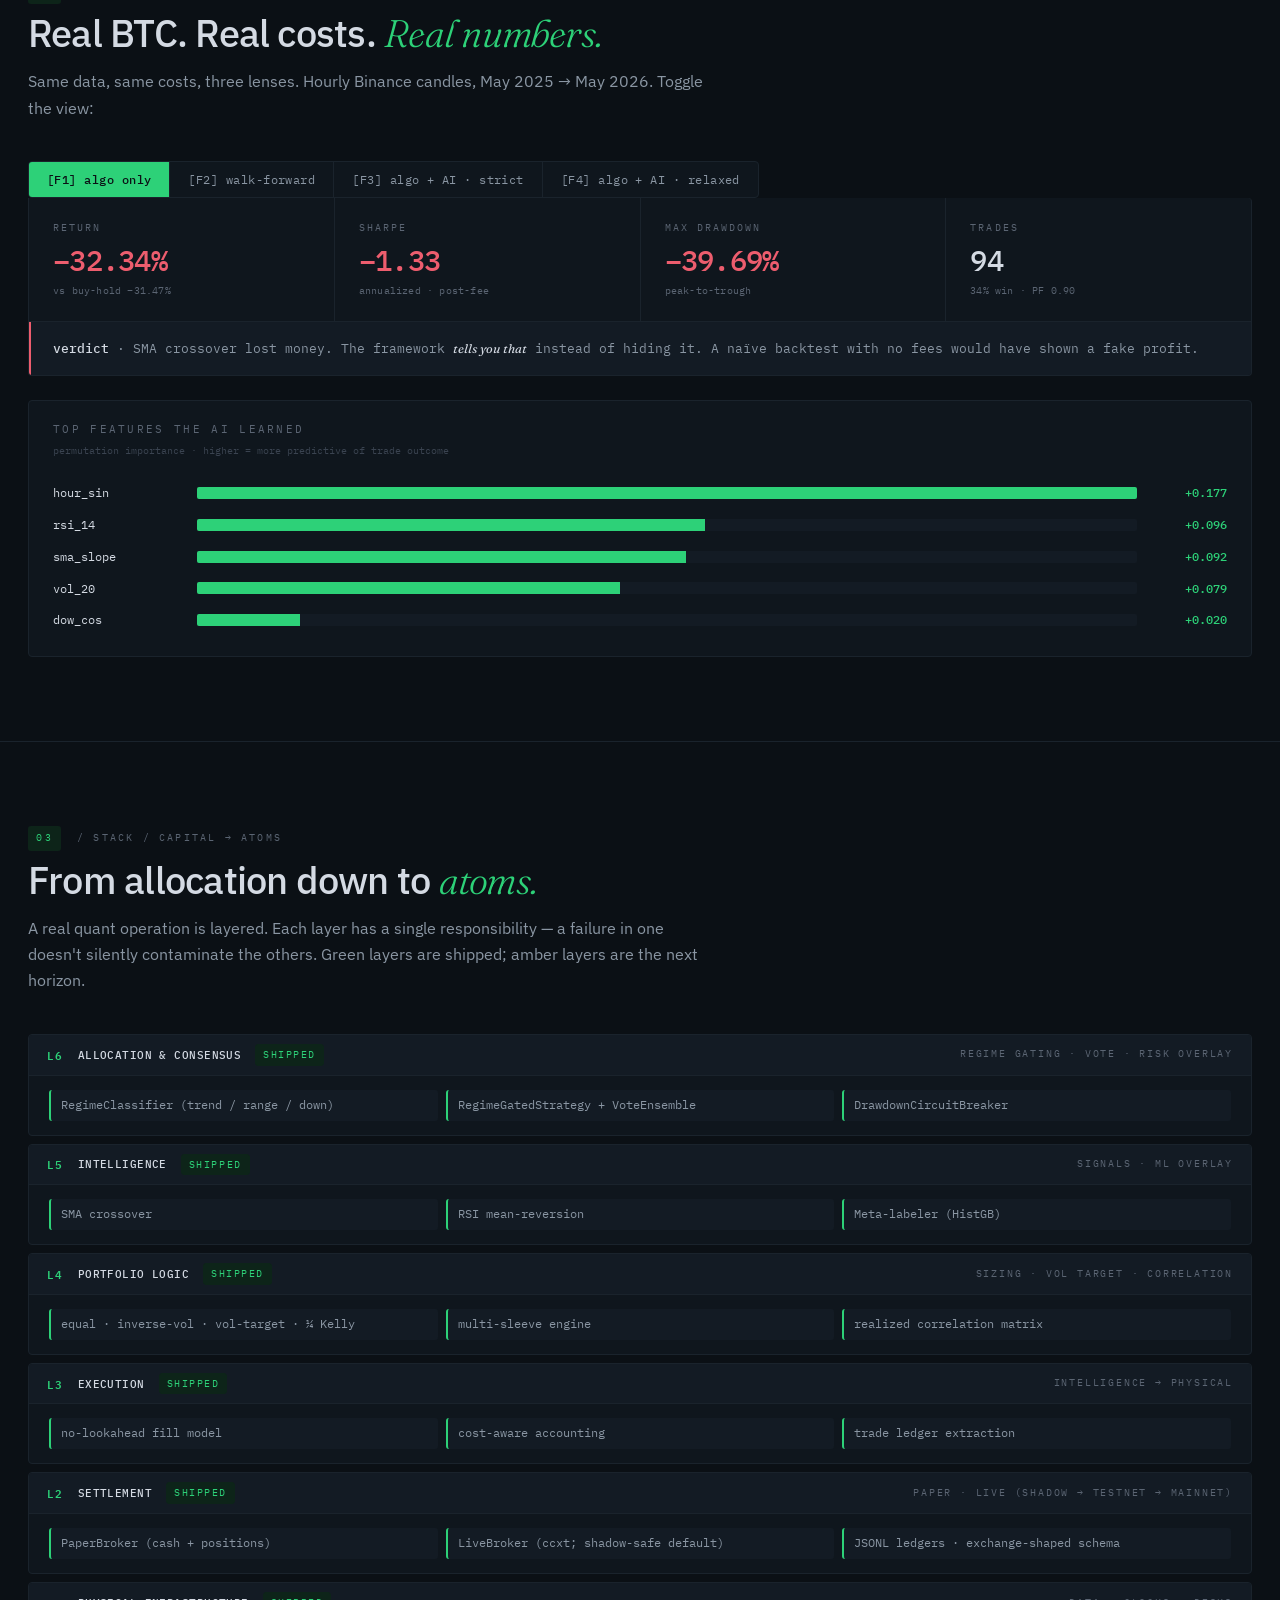
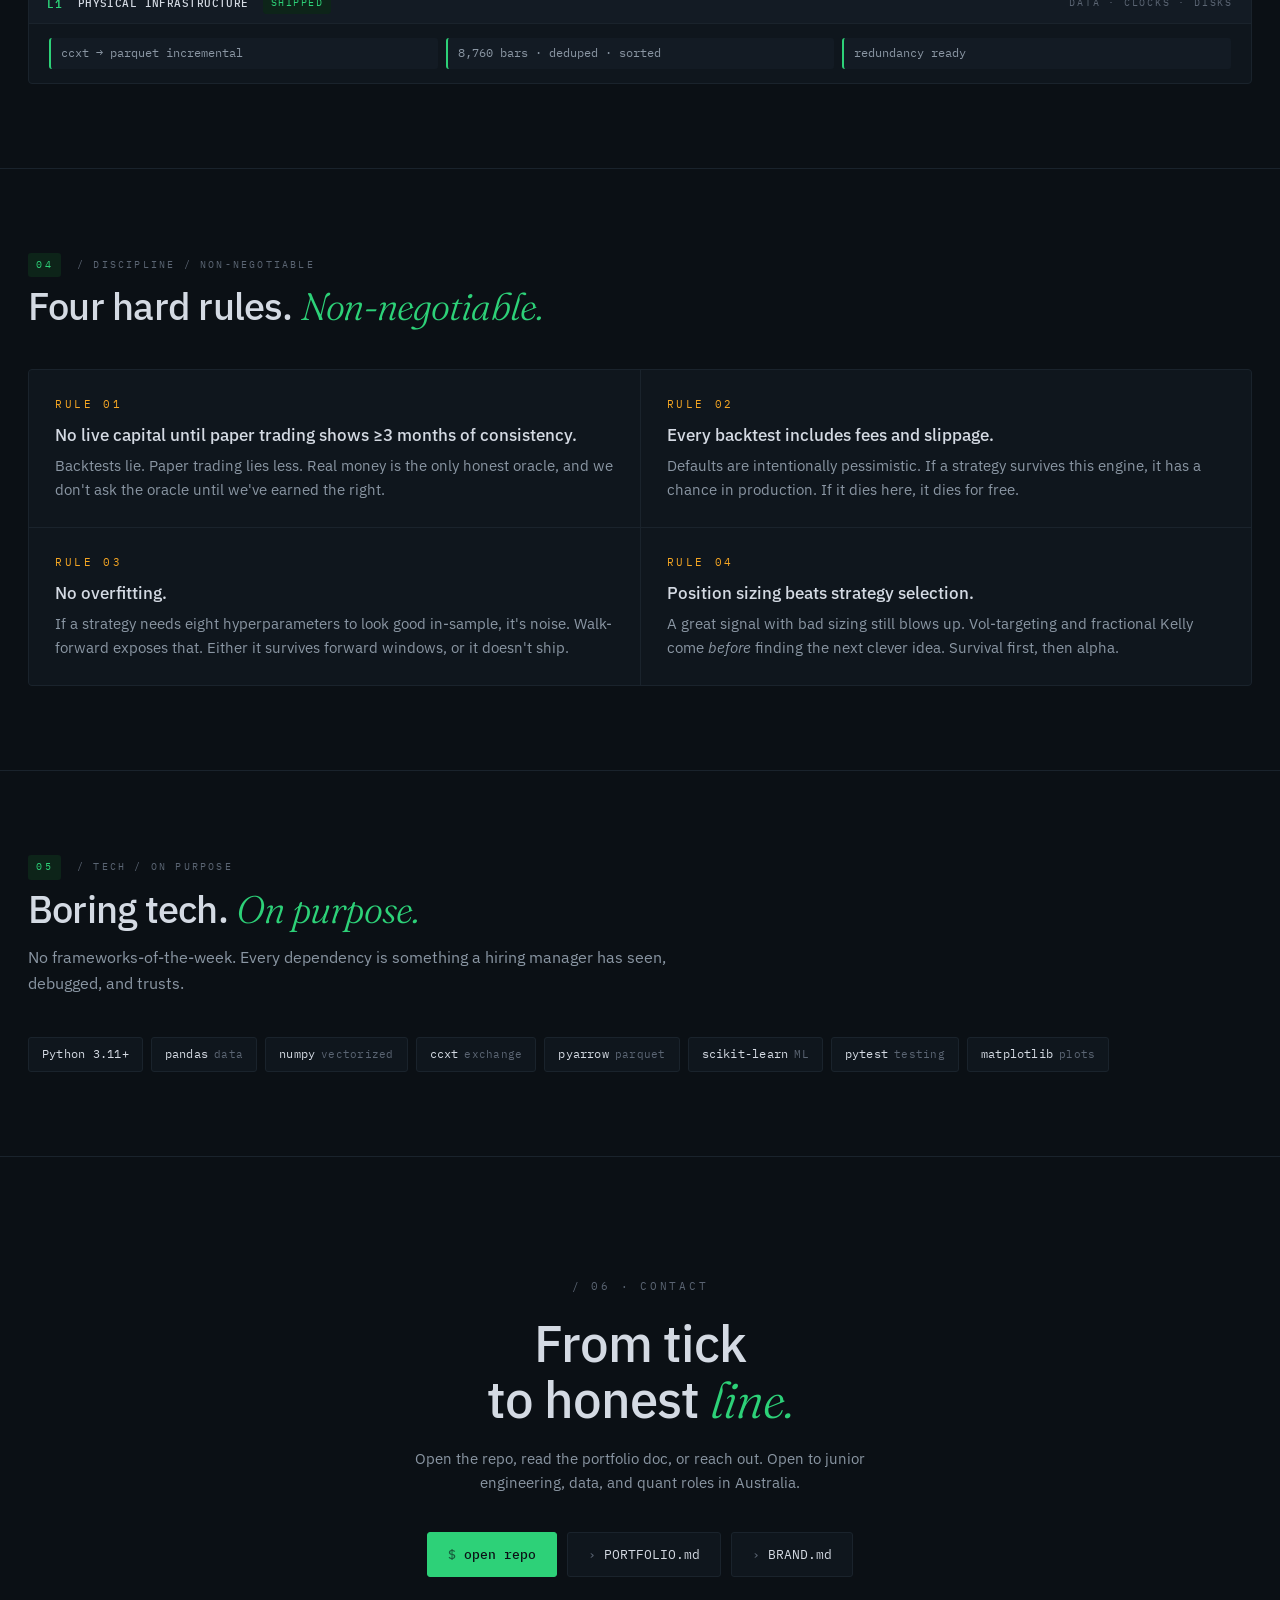
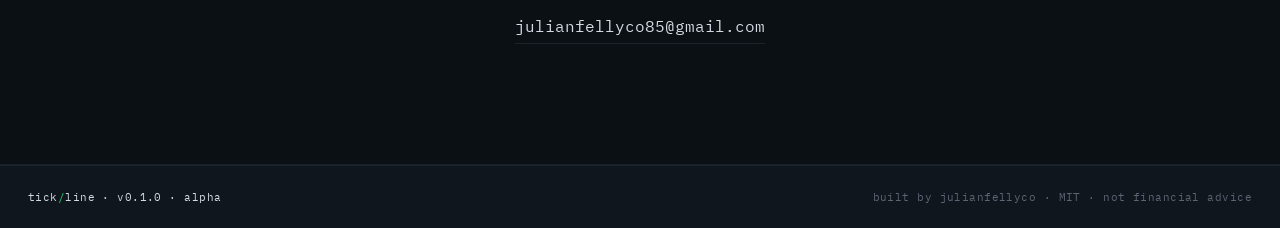
==== commit e7dee9bc: "feat(strategies): ATR-scaled stop-loss + take-profit wrapper Adds StopAndTarget, a Strategy wrapper " ====
--- a/site/index.html
+++ b/site/index.html
@@ -802,7 +802,7 @@
   <div class="ticker-track">
     <span class="ticker-item"><span class="lbl">TICKLINE</span> <span class="sym">v0.1.0</span> <span class="div">·</span> <span class="lbl">STATUS</span> <span class="pos">ALPHA</span></span>
     <span class="ticker-item"><span class="lbl">BTC/USDT</span> <span class="sym">1h</span> <span class="div">·</span> <span class="sym">8,760 bars</span> <span class="div">·</span> <span class="lbl">CACHED</span></span>
-    <span class="ticker-item"><span class="lbl">TESTS</span> <span class="pos">63 / 63</span> <span class="div">·</span> <span class="lbl">COVERAGE</span> <span class="sym">all 8 modules</span></span>
+    <span class="ticker-item"><span class="lbl">TESTS</span> <span class="pos">71 / 71</span> <span class="div">·</span> <span class="lbl">COVERAGE</span> <span class="sym">all 8 modules + risk-exits</span></span>
     <span class="ticker-item"><span class="lbl">BACKTEST</span> <span class="sym">in-sample</span> <span class="div">·</span> <span class="lbl">RET</span> <span class="neg">−32.34%</span> <span class="div">·</span> <span class="lbl">SHARPE</span> <span class="neg">−1.33</span></span>
     <span class="ticker-item"><span class="lbl">WALK-FWD</span> <span class="sym">6 windows</span> <span class="div">·</span> <span class="lbl">SHARPE</span> <span class="neg">−1.31</span> <span class="div">·</span> <span class="lbl">CONSISTENCY</span> <span class="sym">33%</span></span>
     <span class="ticker-item"><span class="lbl">ALGO+AI</span> <span class="sym">th=0.30</span> <span class="div">·</span> <span class="lbl">RET</span> <span class="pos">+2.03%</span> <span class="div">·</span> <span class="lbl">PF</span> <span class="pos">2.08</span></span>
@@ -812,6 +812,7 @@
     <span class="ticker-item"><span class="lbl">L6</span> <span class="sym">regime classifier · vote ensemble · drawdown breaker</span></span>
     <span class="ticker-item"><span class="lbl">DASHBOARD</span> <span class="sym">streamlit · 6 pages · plotly charts</span></span>
     <span class="ticker-item"><span class="lbl">LIVE</span> <span class="sym">ccxt broker</span> <span class="div">·</span> <span class="lbl">SAFETY</span> <span class="sym">shadow → testnet → mainnet</span></span>
+    <span class="ticker-item"><span class="lbl">RISK-EXITS</span> <span class="sym">ATR stop+target wrapper</span> <span class="div">·</span> <span class="lbl">RSI 1.0/3.0</span> <span class="sym">PF 0.80 → 1.07</span></span>
     <span class="ticker-item"><span class="lbl">FEATURES</span> <span class="sym">13</span> <span class="div">·</span> <span class="lbl">TOP</span> <span class="sym">hour_sin · rsi_14 · sma_slope</span></span>
     <span class="ticker-item"><span class="lbl">MODEL</span> <span class="sym">HistGradientBoosting</span> <span class="div">·</span> <span class="lbl">AUC</span> <span class="sym">0.569 (test)</span></span>
     <span class="ticker-item"><span class="lbl">LICENSE</span> <span class="sym">MIT</span> <span class="div">·</span> <span class="lbl">NOT</span> <span class="amber">FINANCIAL ADVICE</span></span>
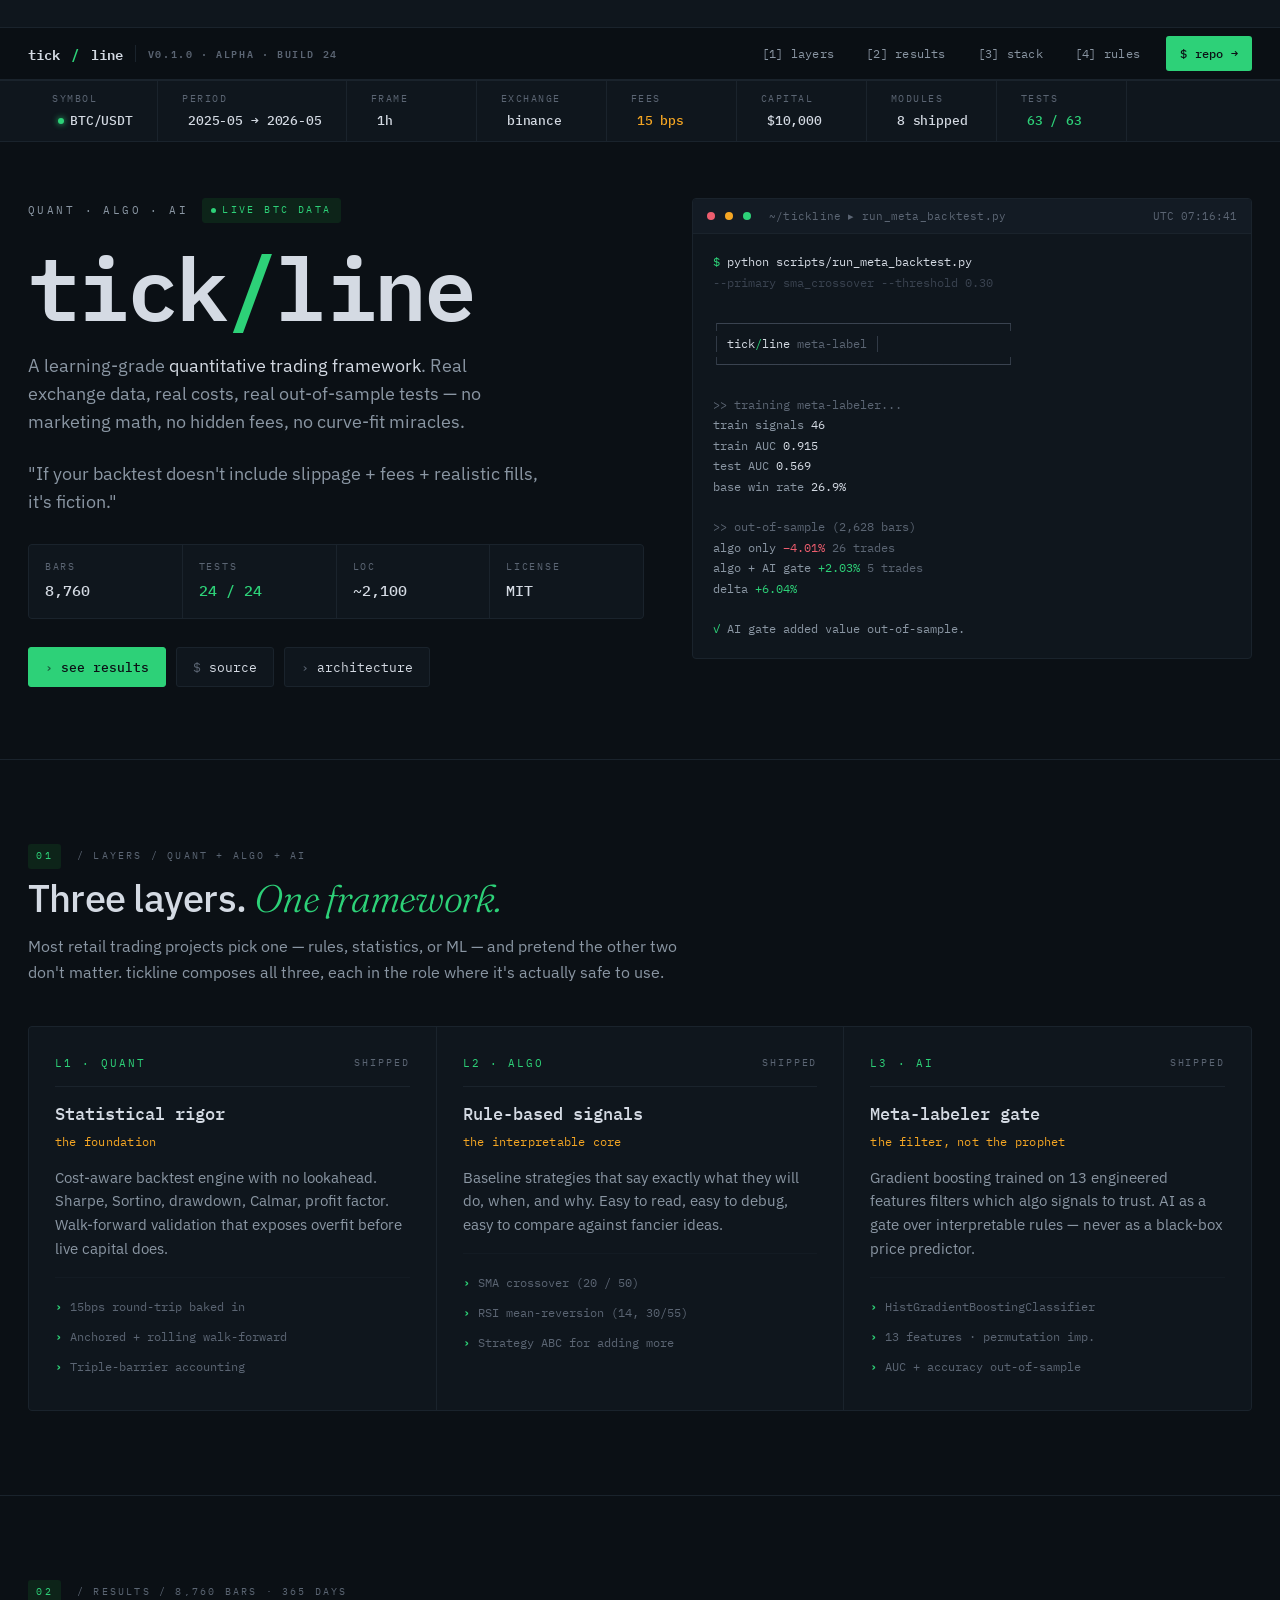
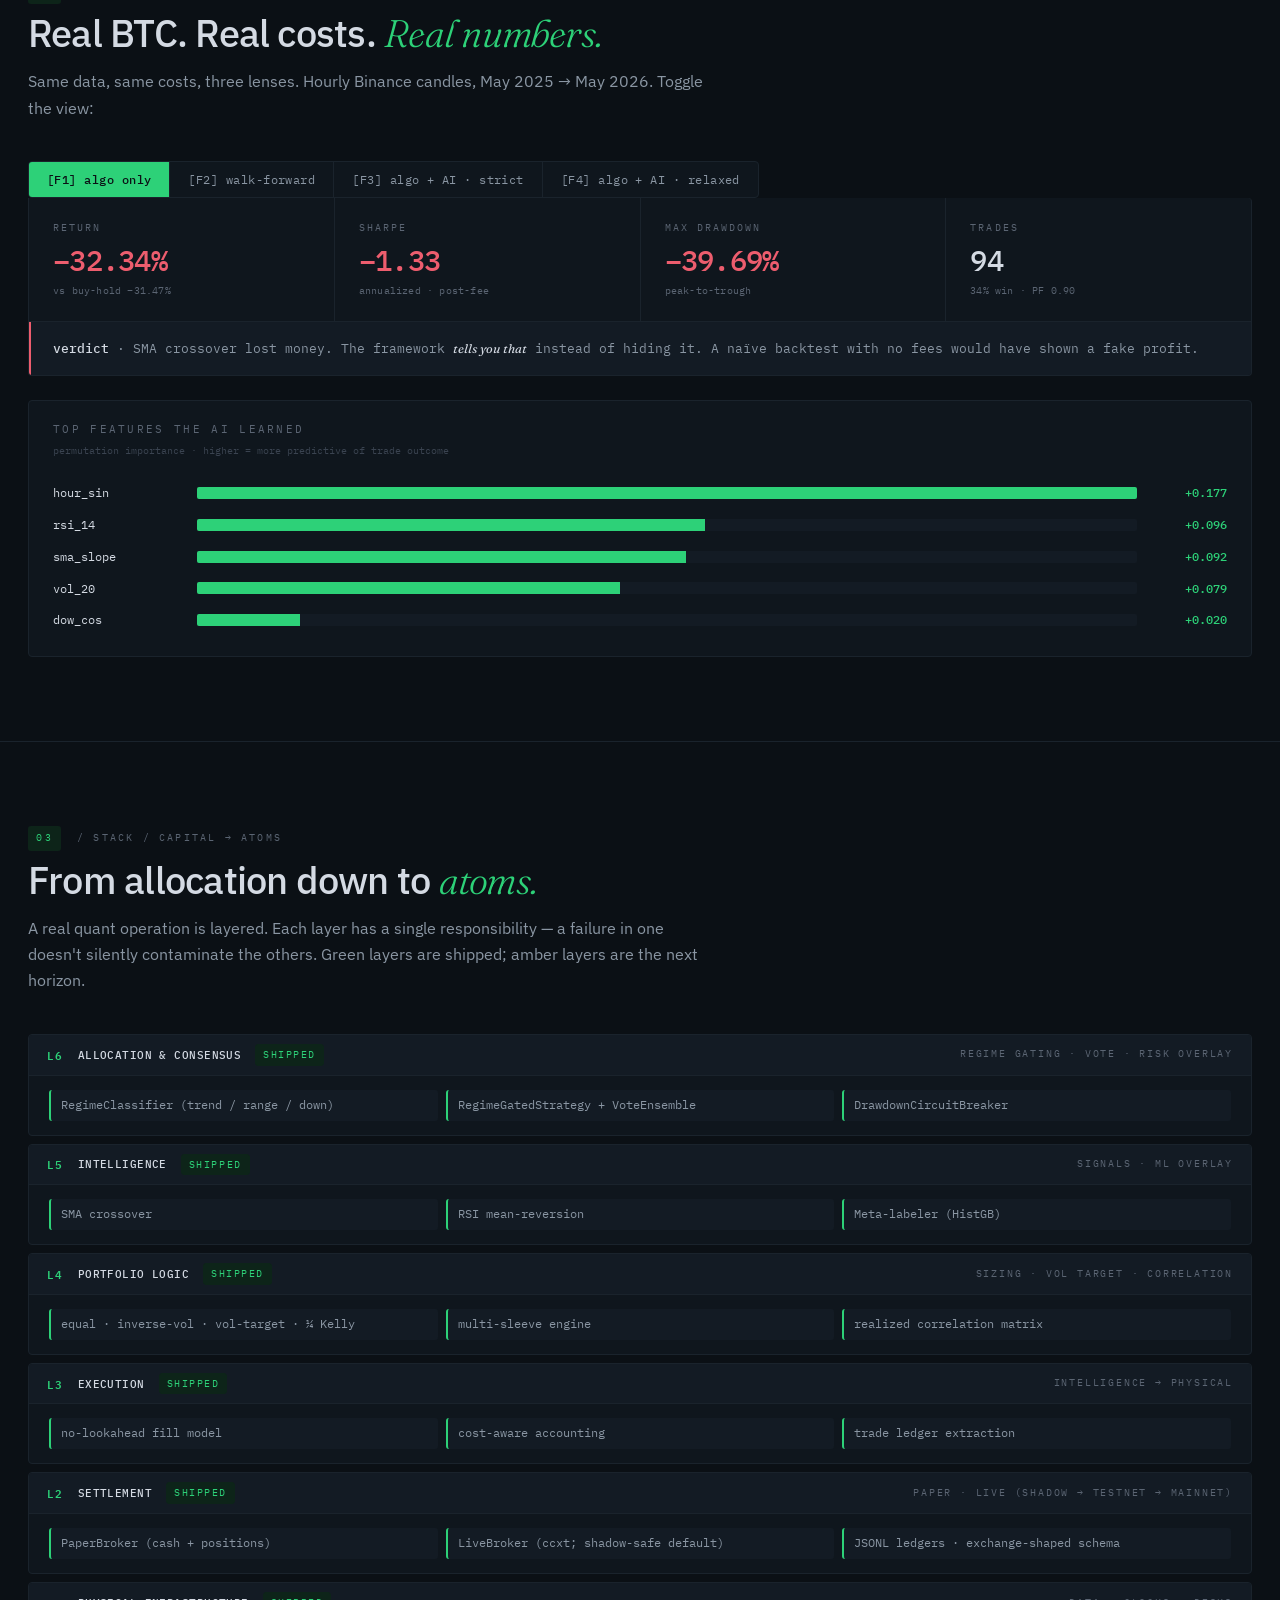
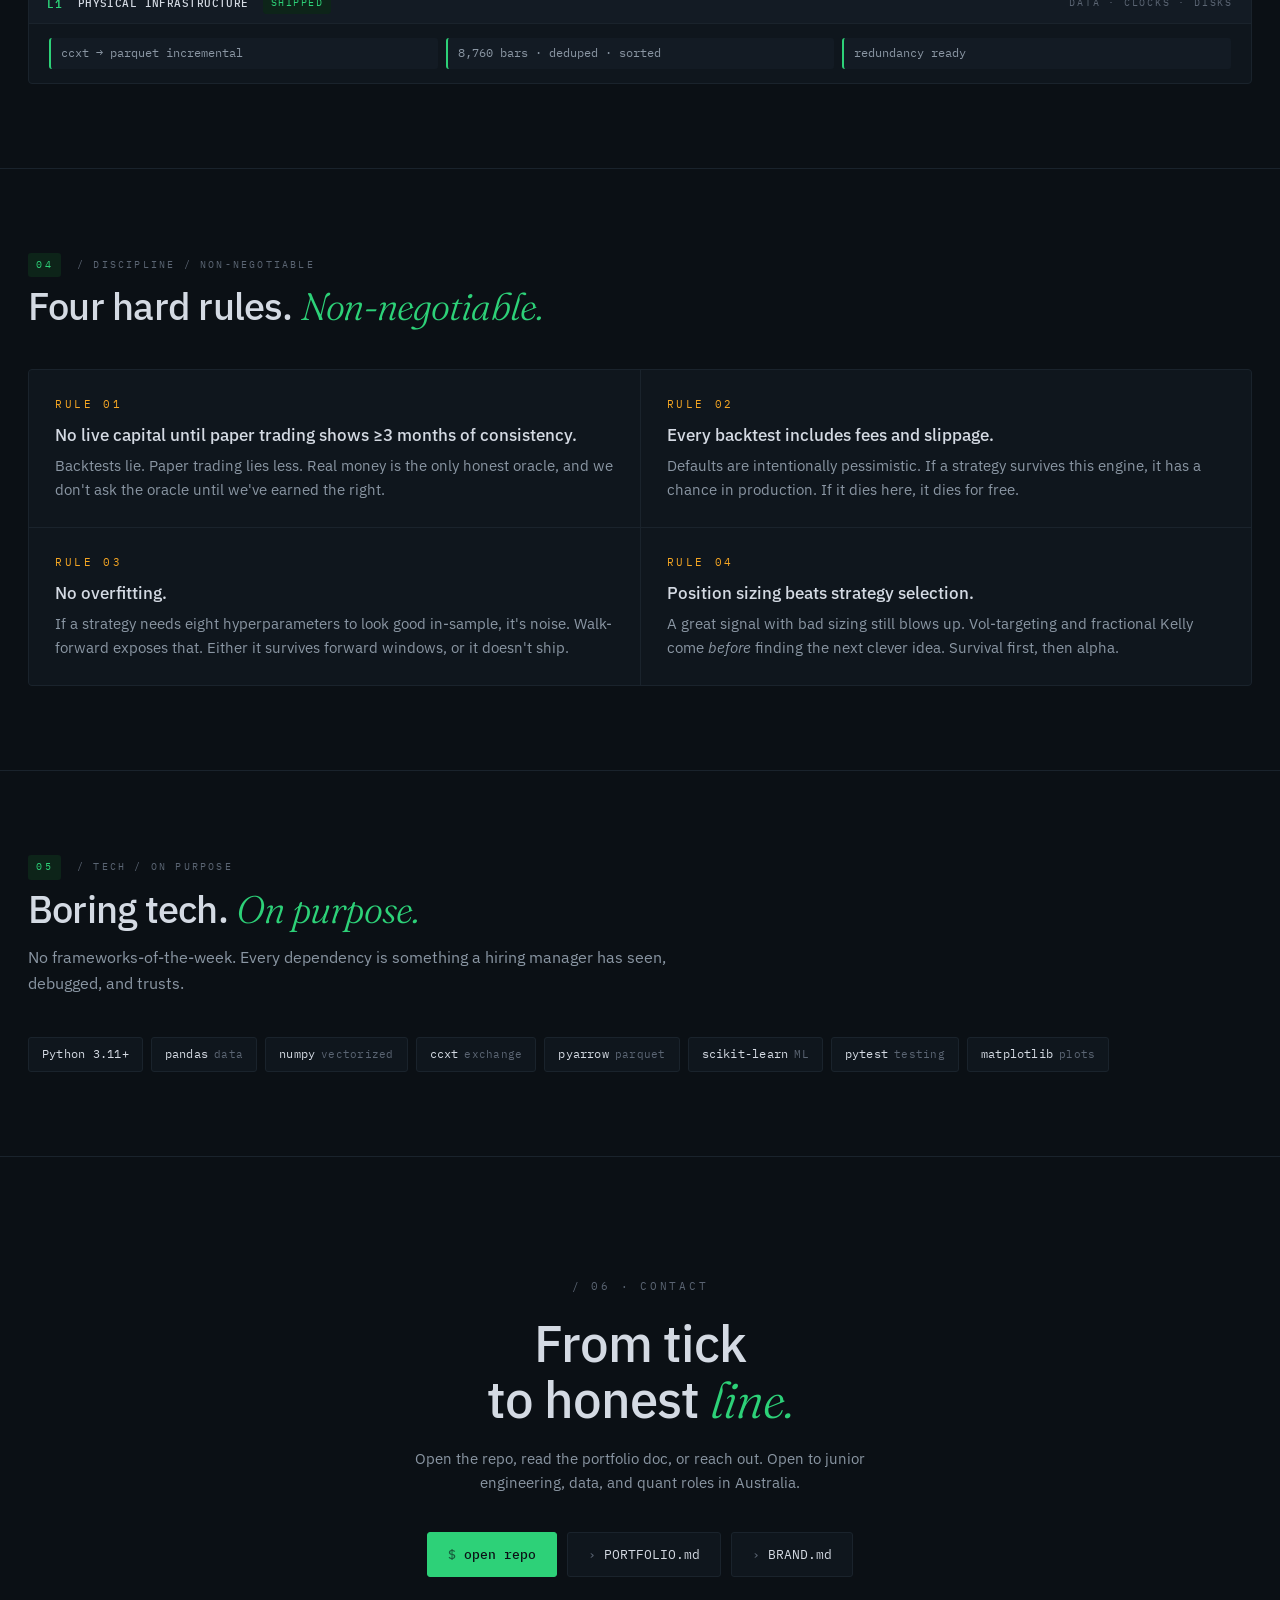
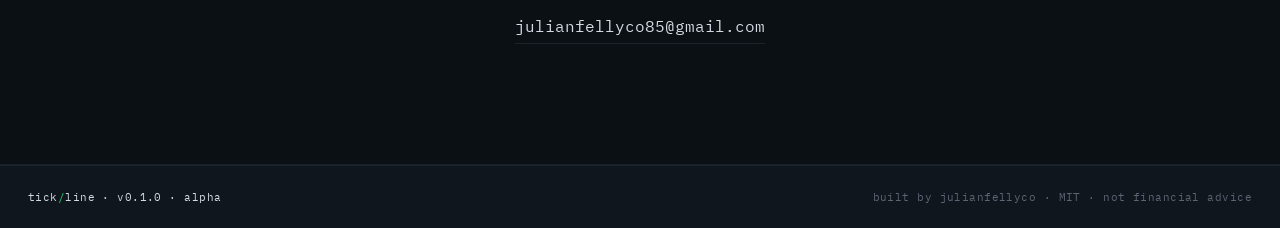
==== commit f4074b74: "feat(strategies): higher-timeframe trend filter (lever #2) Adds HigherTimeframeFilter — a Strategy w" ====
--- a/site/index.html
+++ b/site/index.html
@@ -802,7 +802,7 @@
   <div class="ticker-track">
     <span class="ticker-item"><span class="lbl">TICKLINE</span> <span class="sym">v0.1.0</span> <span class="div">·</span> <span class="lbl">STATUS</span> <span class="pos">ALPHA</span></span>
     <span class="ticker-item"><span class="lbl">BTC/USDT</span> <span class="sym">1h</span> <span class="div">·</span> <span class="sym">8,760 bars</span> <span class="div">·</span> <span class="lbl">CACHED</span></span>
-    <span class="ticker-item"><span class="lbl">TESTS</span> <span class="pos">71 / 71</span> <span class="div">·</span> <span class="lbl">COVERAGE</span> <span class="sym">all 8 modules + risk-exits</span></span>
+    <span class="ticker-item"><span class="lbl">TESTS</span> <span class="pos">81 / 81</span> <span class="div">·</span> <span class="lbl">COVERAGE</span> <span class="sym">all modules + risk-exits + HTF filter</span></span>
     <span class="ticker-item"><span class="lbl">BACKTEST</span> <span class="sym">in-sample</span> <span class="div">·</span> <span class="lbl">RET</span> <span class="neg">−32.34%</span> <span class="div">·</span> <span class="lbl">SHARPE</span> <span class="neg">−1.33</span></span>
     <span class="ticker-item"><span class="lbl">WALK-FWD</span> <span class="sym">6 windows</span> <span class="div">·</span> <span class="lbl">SHARPE</span> <span class="neg">−1.31</span> <span class="div">·</span> <span class="lbl">CONSISTENCY</span> <span class="sym">33%</span></span>
     <span class="ticker-item"><span class="lbl">ALGO+AI</span> <span class="sym">th=0.30</span> <span class="div">·</span> <span class="lbl">RET</span> <span class="pos">+2.03%</span> <span class="div">·</span> <span class="lbl">PF</span> <span class="pos">2.08</span></span>
@@ -813,6 +813,7 @@
     <span class="ticker-item"><span class="lbl">DASHBOARD</span> <span class="sym">streamlit · 6 pages · plotly charts</span></span>
     <span class="ticker-item"><span class="lbl">LIVE</span> <span class="sym">ccxt broker</span> <span class="div">·</span> <span class="lbl">SAFETY</span> <span class="sym">shadow → testnet → mainnet</span></span>
     <span class="ticker-item"><span class="lbl">RISK-EXITS</span> <span class="sym">ATR stop+target wrapper</span> <span class="div">·</span> <span class="lbl">RSI 1.0/3.0</span> <span class="sym">PF 0.80 → 1.07</span></span>
+    <span class="ticker-item"><span class="lbl">HTF FILTER</span> <span class="sym">4× SMA-50 strict</span> <span class="div">·</span> <span class="lbl">SMA</span> <span class="pos">PF 0.90 → 1.36</span> <span class="div">·</span> <span class="lbl">AI</span> <span class="pos">PF 2.08 → 3.89  sharpe +1.10</span></span>
     <span class="ticker-item"><span class="lbl">FEATURES</span> <span class="sym">13</span> <span class="div">·</span> <span class="lbl">TOP</span> <span class="sym">hour_sin · rsi_14 · sma_slope</span></span>
     <span class="ticker-item"><span class="lbl">MODEL</span> <span class="sym">HistGradientBoosting</span> <span class="div">·</span> <span class="lbl">AUC</span> <span class="sym">0.569 (test)</span></span>
     <span class="ticker-item"><span class="lbl">LICENSE</span> <span class="sym">MIT</span> <span class="div">·</span> <span class="lbl">NOT</span> <span class="amber">FINANCIAL ADVICE</span></span>
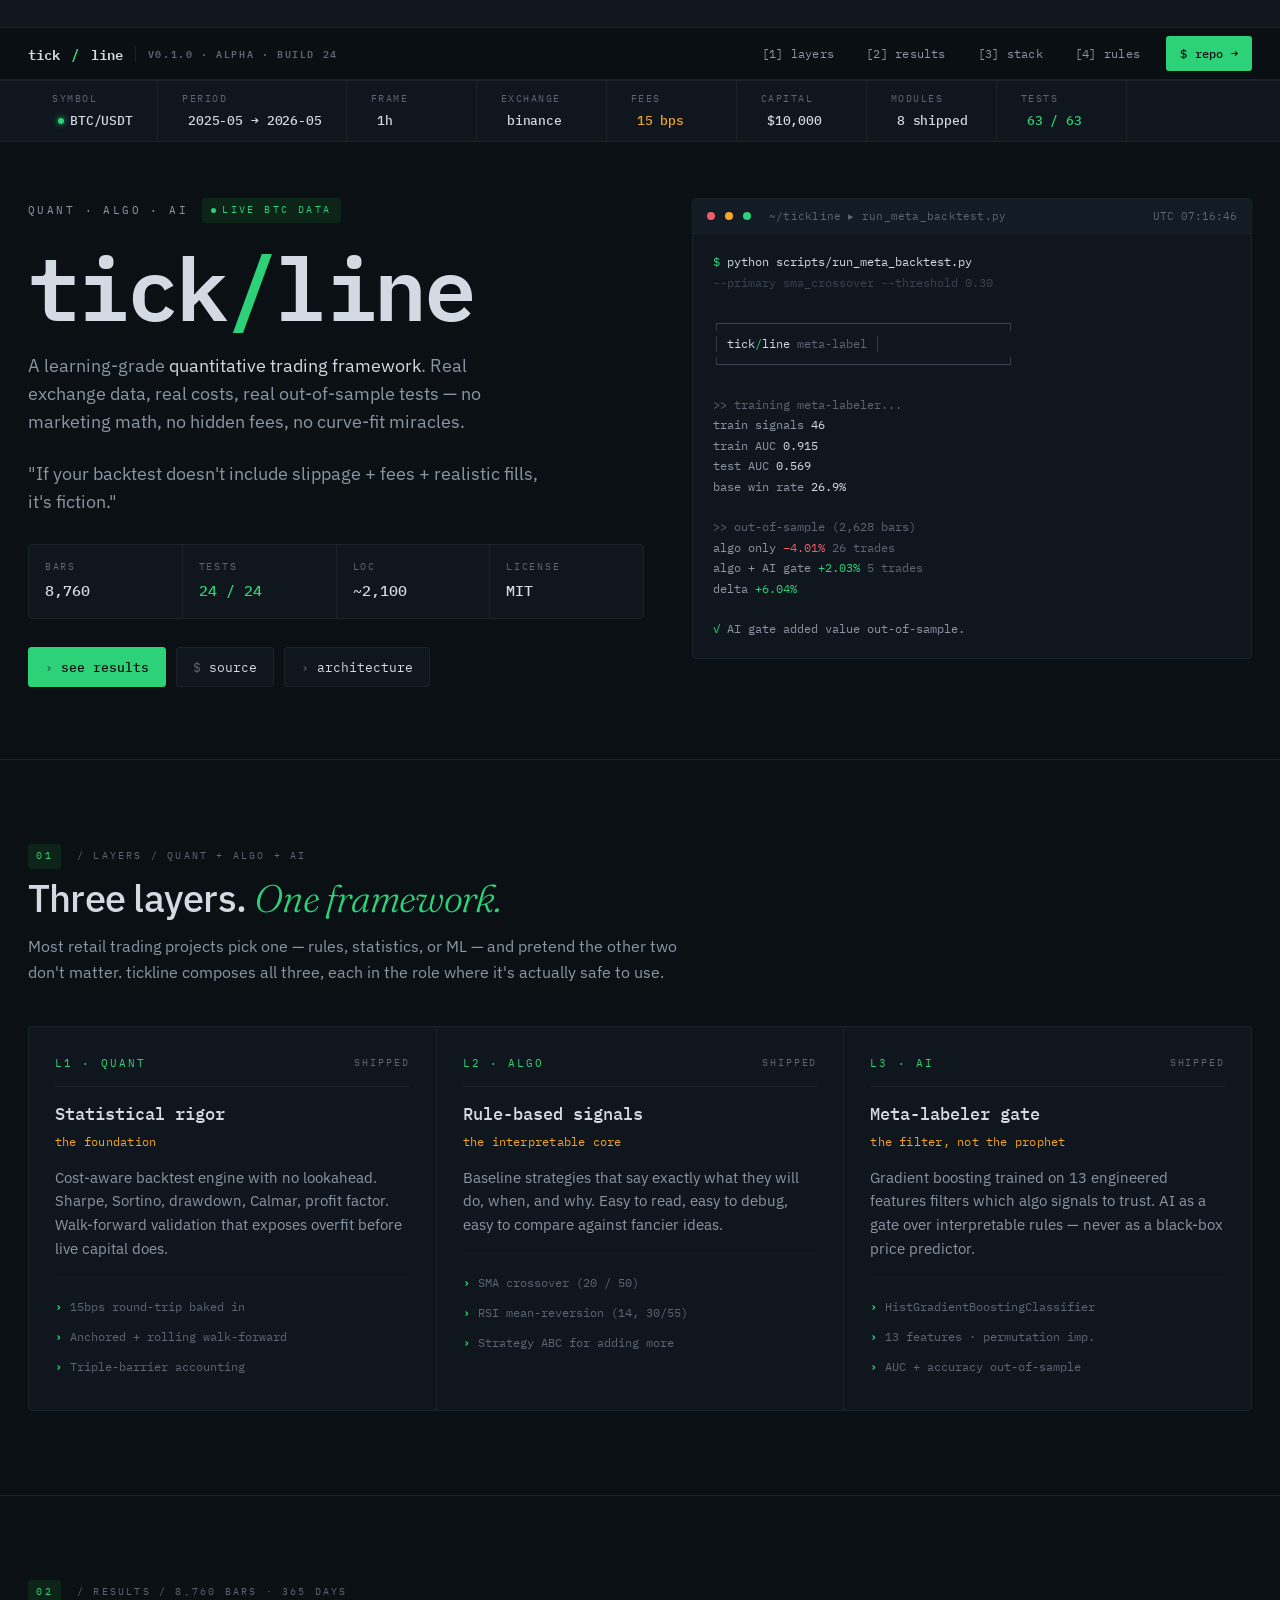
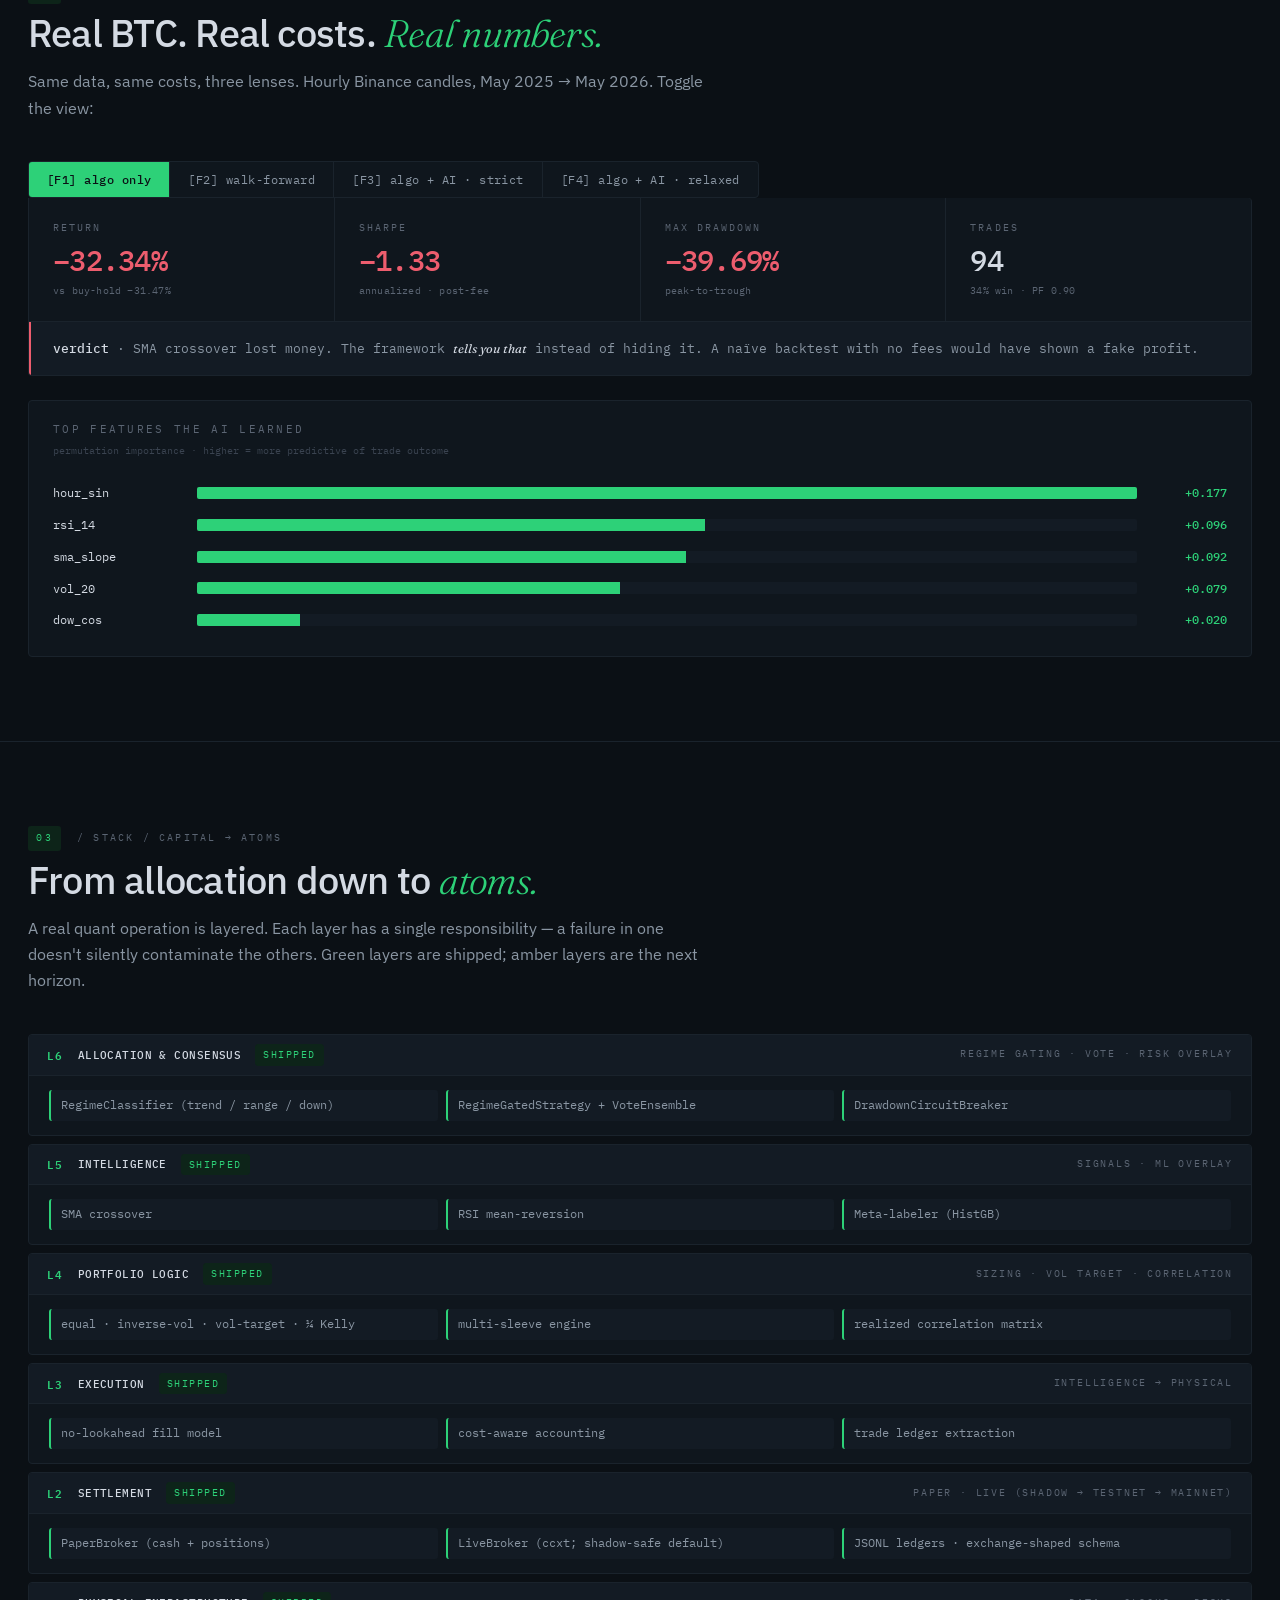
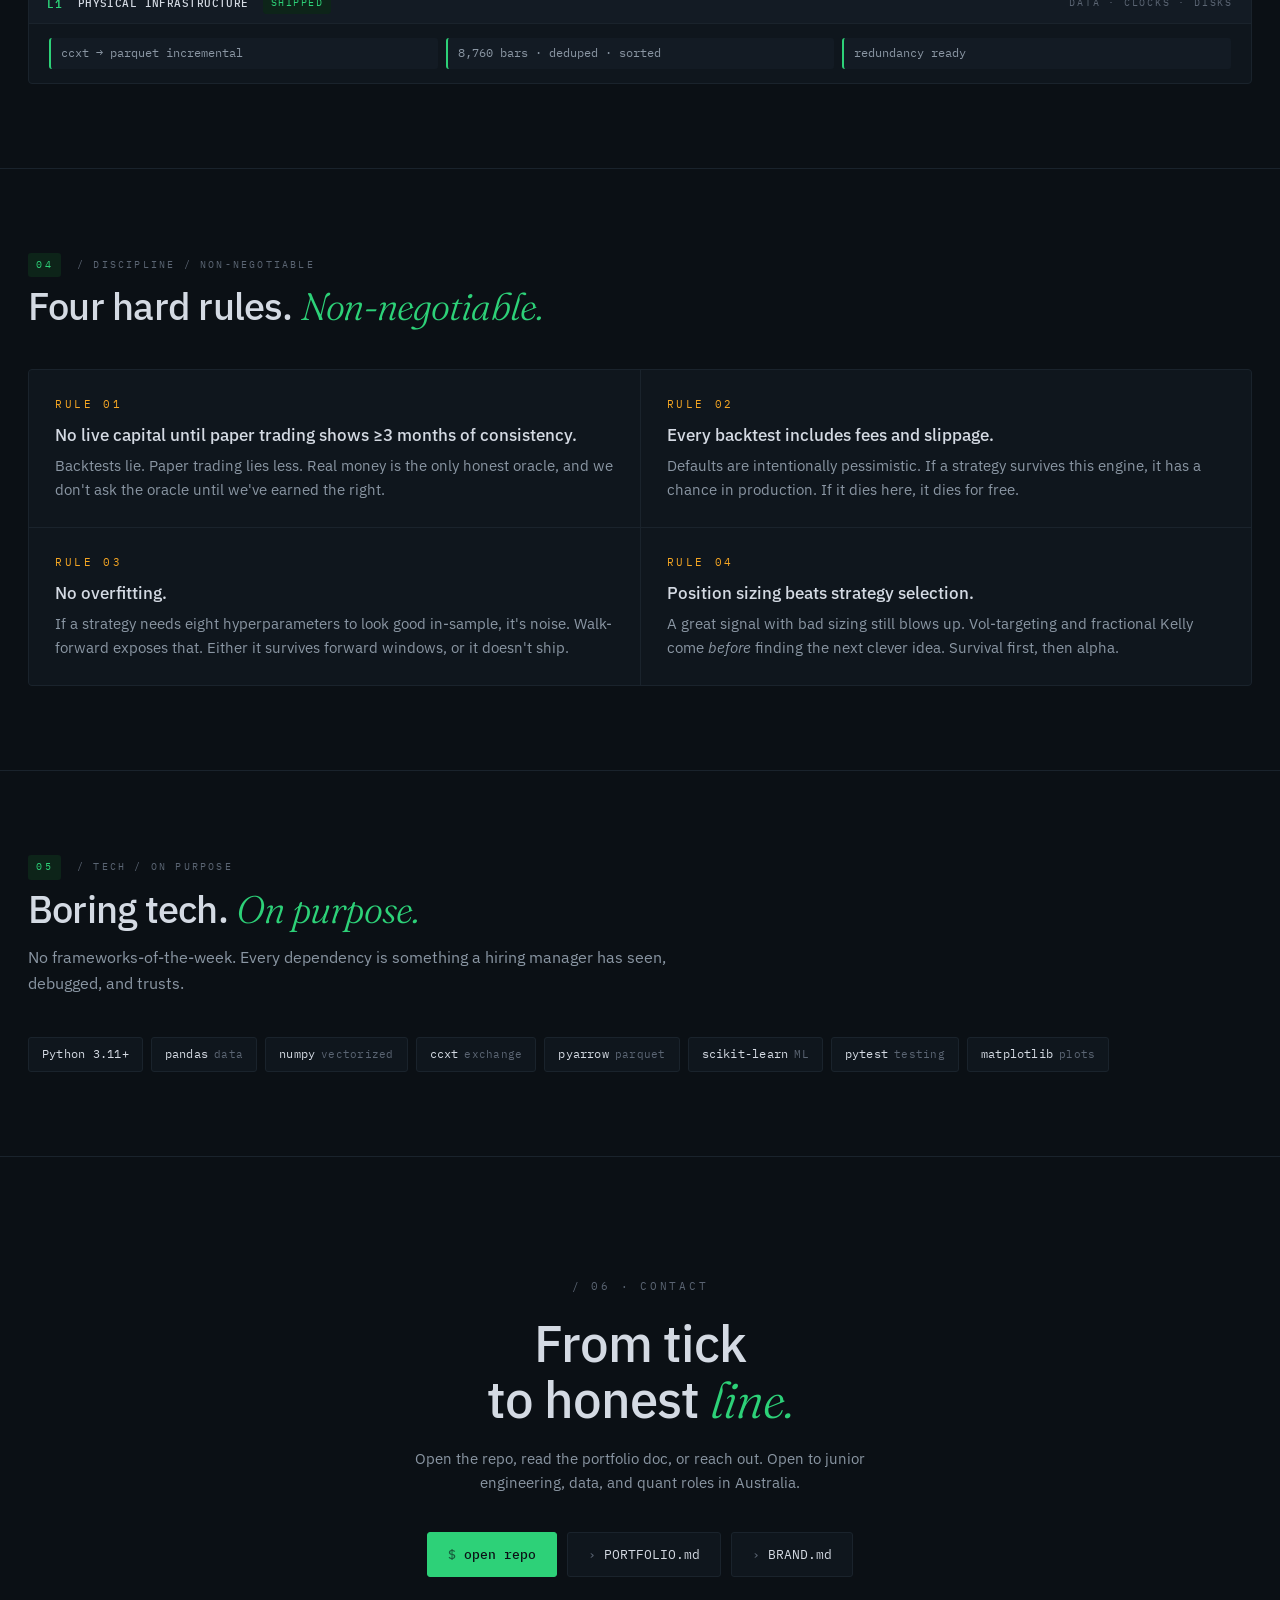
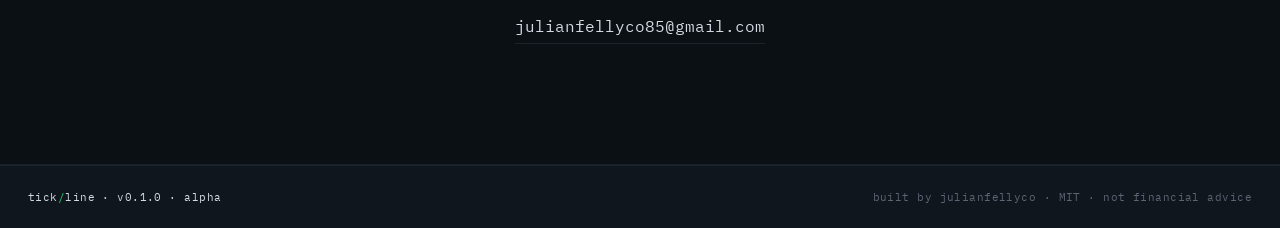
==== commit a841a8a3: "feat: vol-target sizing + Donchian + expanded meta-features Completes the original 5-lever roadmap f" ====
--- a/site/index.html
+++ b/site/index.html
@@ -802,7 +802,7 @@
   <div class="ticker-track">
     <span class="ticker-item"><span class="lbl">TICKLINE</span> <span class="sym">v0.1.0</span> <span class="div">·</span> <span class="lbl">STATUS</span> <span class="pos">ALPHA</span></span>
     <span class="ticker-item"><span class="lbl">BTC/USDT</span> <span class="sym">1h</span> <span class="div">·</span> <span class="sym">8,760 bars</span> <span class="div">·</span> <span class="lbl">CACHED</span></span>
-    <span class="ticker-item"><span class="lbl">TESTS</span> <span class="pos">81 / 81</span> <span class="div">·</span> <span class="lbl">COVERAGE</span> <span class="sym">all modules + risk-exits + HTF filter</span></span>
+    <span class="ticker-item"><span class="lbl">TESTS</span> <span class="pos">91 / 91</span> <span class="div">·</span> <span class="lbl">COVERAGE</span> <span class="sym">all modules + 3 wrappers + donchian</span></span>
     <span class="ticker-item"><span class="lbl">BACKTEST</span> <span class="sym">in-sample</span> <span class="div">·</span> <span class="lbl">RET</span> <span class="neg">−32.34%</span> <span class="div">·</span> <span class="lbl">SHARPE</span> <span class="neg">−1.33</span></span>
     <span class="ticker-item"><span class="lbl">WALK-FWD</span> <span class="sym">6 windows</span> <span class="div">·</span> <span class="lbl">SHARPE</span> <span class="neg">−1.31</span> <span class="div">·</span> <span class="lbl">CONSISTENCY</span> <span class="sym">33%</span></span>
     <span class="ticker-item"><span class="lbl">ALGO+AI</span> <span class="sym">th=0.30</span> <span class="div">·</span> <span class="lbl">RET</span> <span class="pos">+2.03%</span> <span class="div">·</span> <span class="lbl">PF</span> <span class="pos">2.08</span></span>
@@ -813,7 +813,9 @@
     <span class="ticker-item"><span class="lbl">DASHBOARD</span> <span class="sym">streamlit · 6 pages · plotly charts</span></span>
     <span class="ticker-item"><span class="lbl">LIVE</span> <span class="sym">ccxt broker</span> <span class="div">·</span> <span class="lbl">SAFETY</span> <span class="sym">shadow → testnet → mainnet</span></span>
     <span class="ticker-item"><span class="lbl">RISK-EXITS</span> <span class="sym">ATR stop+target wrapper</span> <span class="div">·</span> <span class="lbl">RSI 1.0/3.0</span> <span class="sym">PF 0.80 → 1.07</span></span>
-    <span class="ticker-item"><span class="lbl">HTF FILTER</span> <span class="sym">4× SMA-50 strict</span> <span class="div">·</span> <span class="lbl">SMA</span> <span class="pos">PF 0.90 → 1.36</span> <span class="div">·</span> <span class="lbl">AI</span> <span class="pos">PF 2.08 → 3.89  sharpe +1.10</span></span>
+    <span class="ticker-item"><span class="lbl">HTF FILTER</span> <span class="sym">4× SMA-50 strict</span> <span class="div">·</span> <span class="lbl">SMA</span> <span class="pos">PF 0.90 → 1.36</span></span>
+    <span class="ticker-item"><span class="lbl">STRATEGIES</span> <span class="sym">SMA · RSI · Donchian breakout</span> <span class="div">·</span> <span class="lbl">WRAPPERS</span> <span class="sym">HTF · ATR exits · vol-target</span></span>
+    <span class="ticker-item"><span class="lbl">META-FEATURES</span> <span class="sym">20 incl. HTF align · microstructure · gaps</span></span>
     <span class="ticker-item"><span class="lbl">FEATURES</span> <span class="sym">13</span> <span class="div">·</span> <span class="lbl">TOP</span> <span class="sym">hour_sin · rsi_14 · sma_slope</span></span>
     <span class="ticker-item"><span class="lbl">MODEL</span> <span class="sym">HistGradientBoosting</span> <span class="div">·</span> <span class="lbl">AUC</span> <span class="sym">0.569 (test)</span></span>
     <span class="ticker-item"><span class="lbl">LICENSE</span> <span class="sym">MIT</span> <span class="div">·</span> <span class="lbl">NOT</span> <span class="amber">FINANCIAL ADVICE</span></span>
